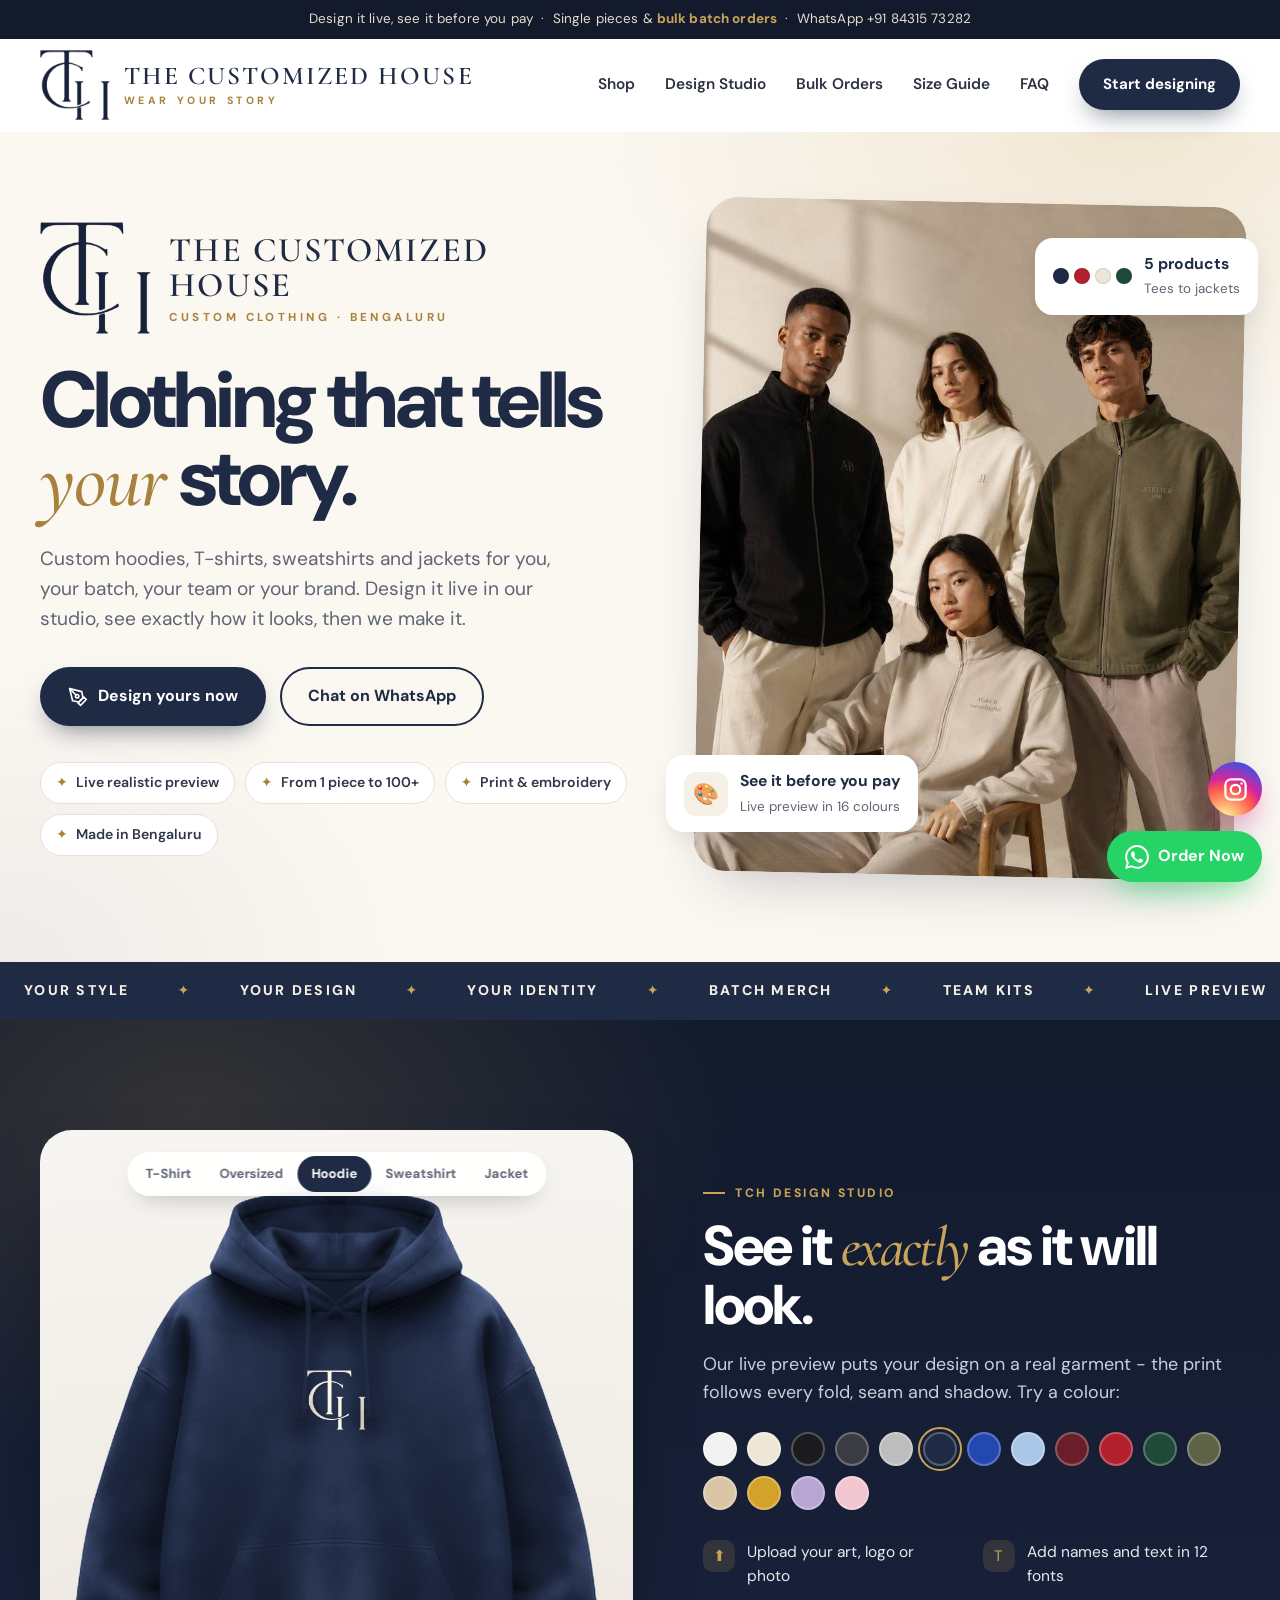
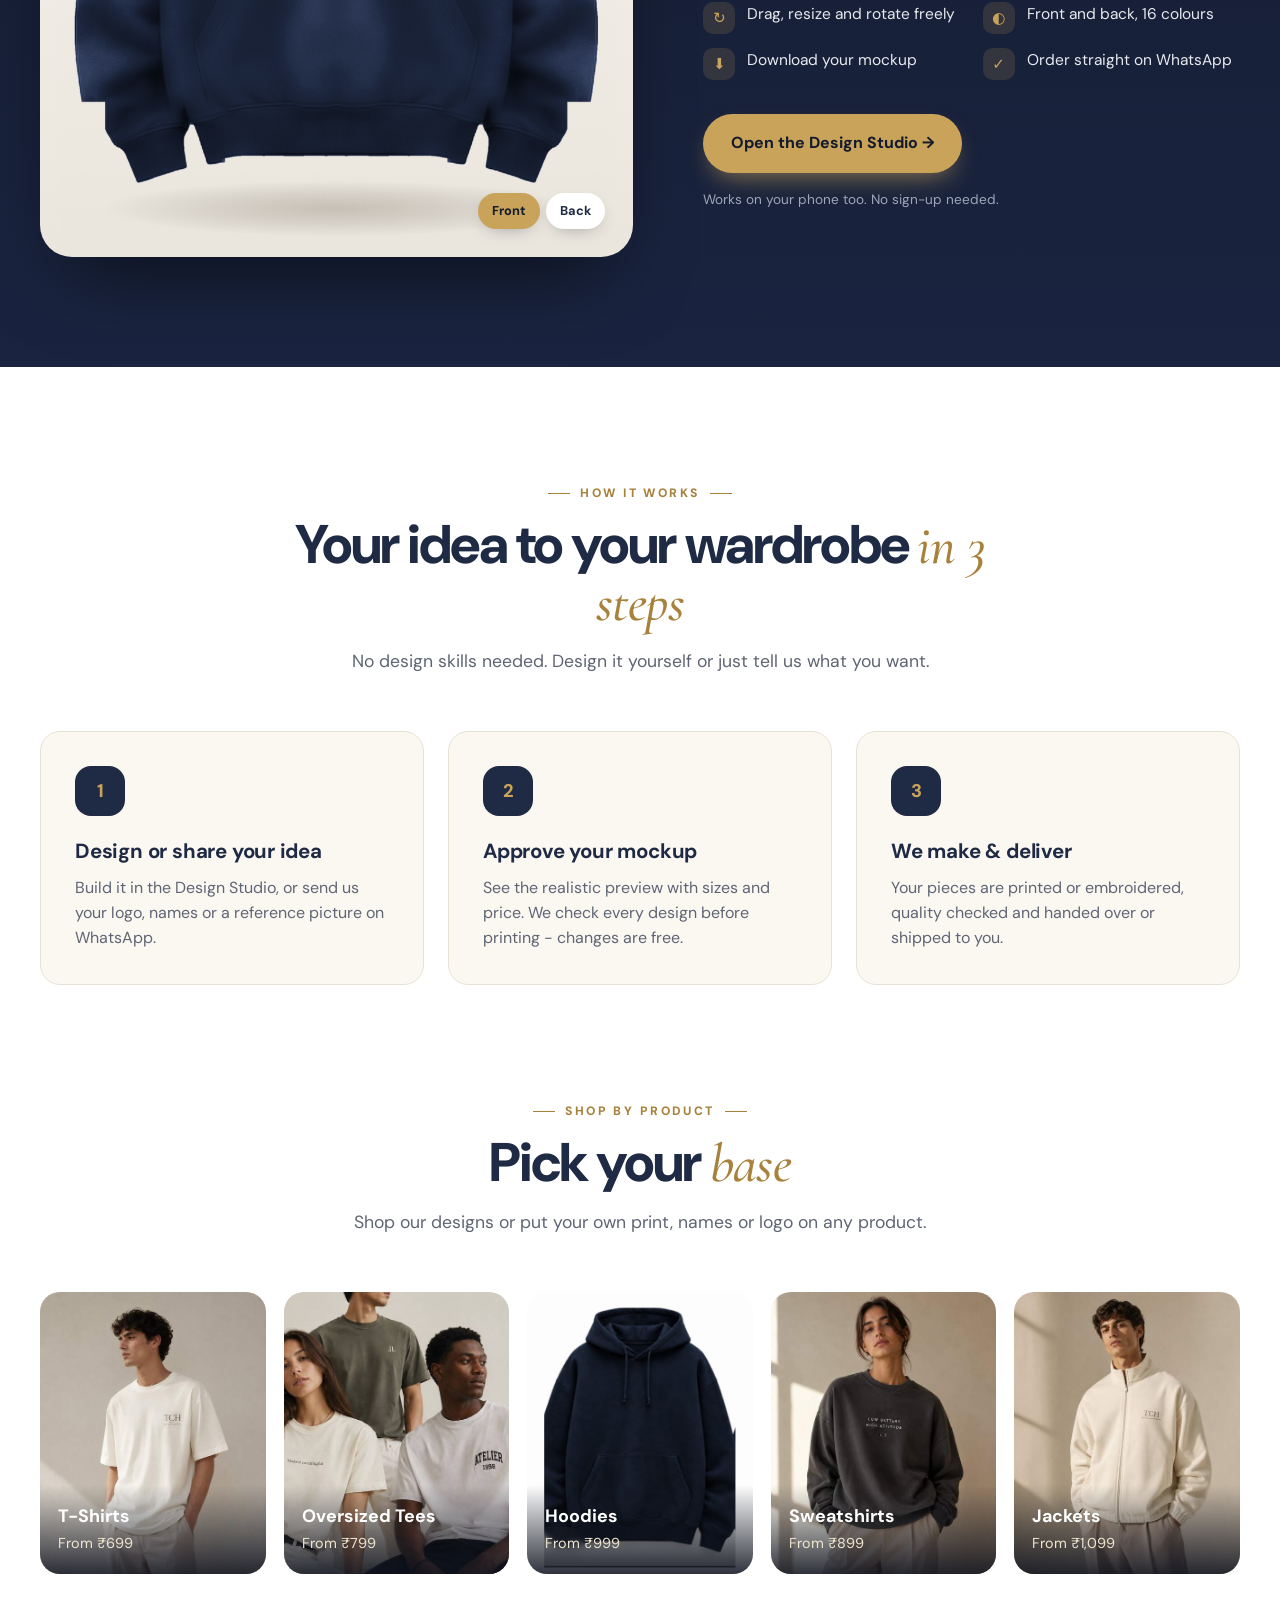
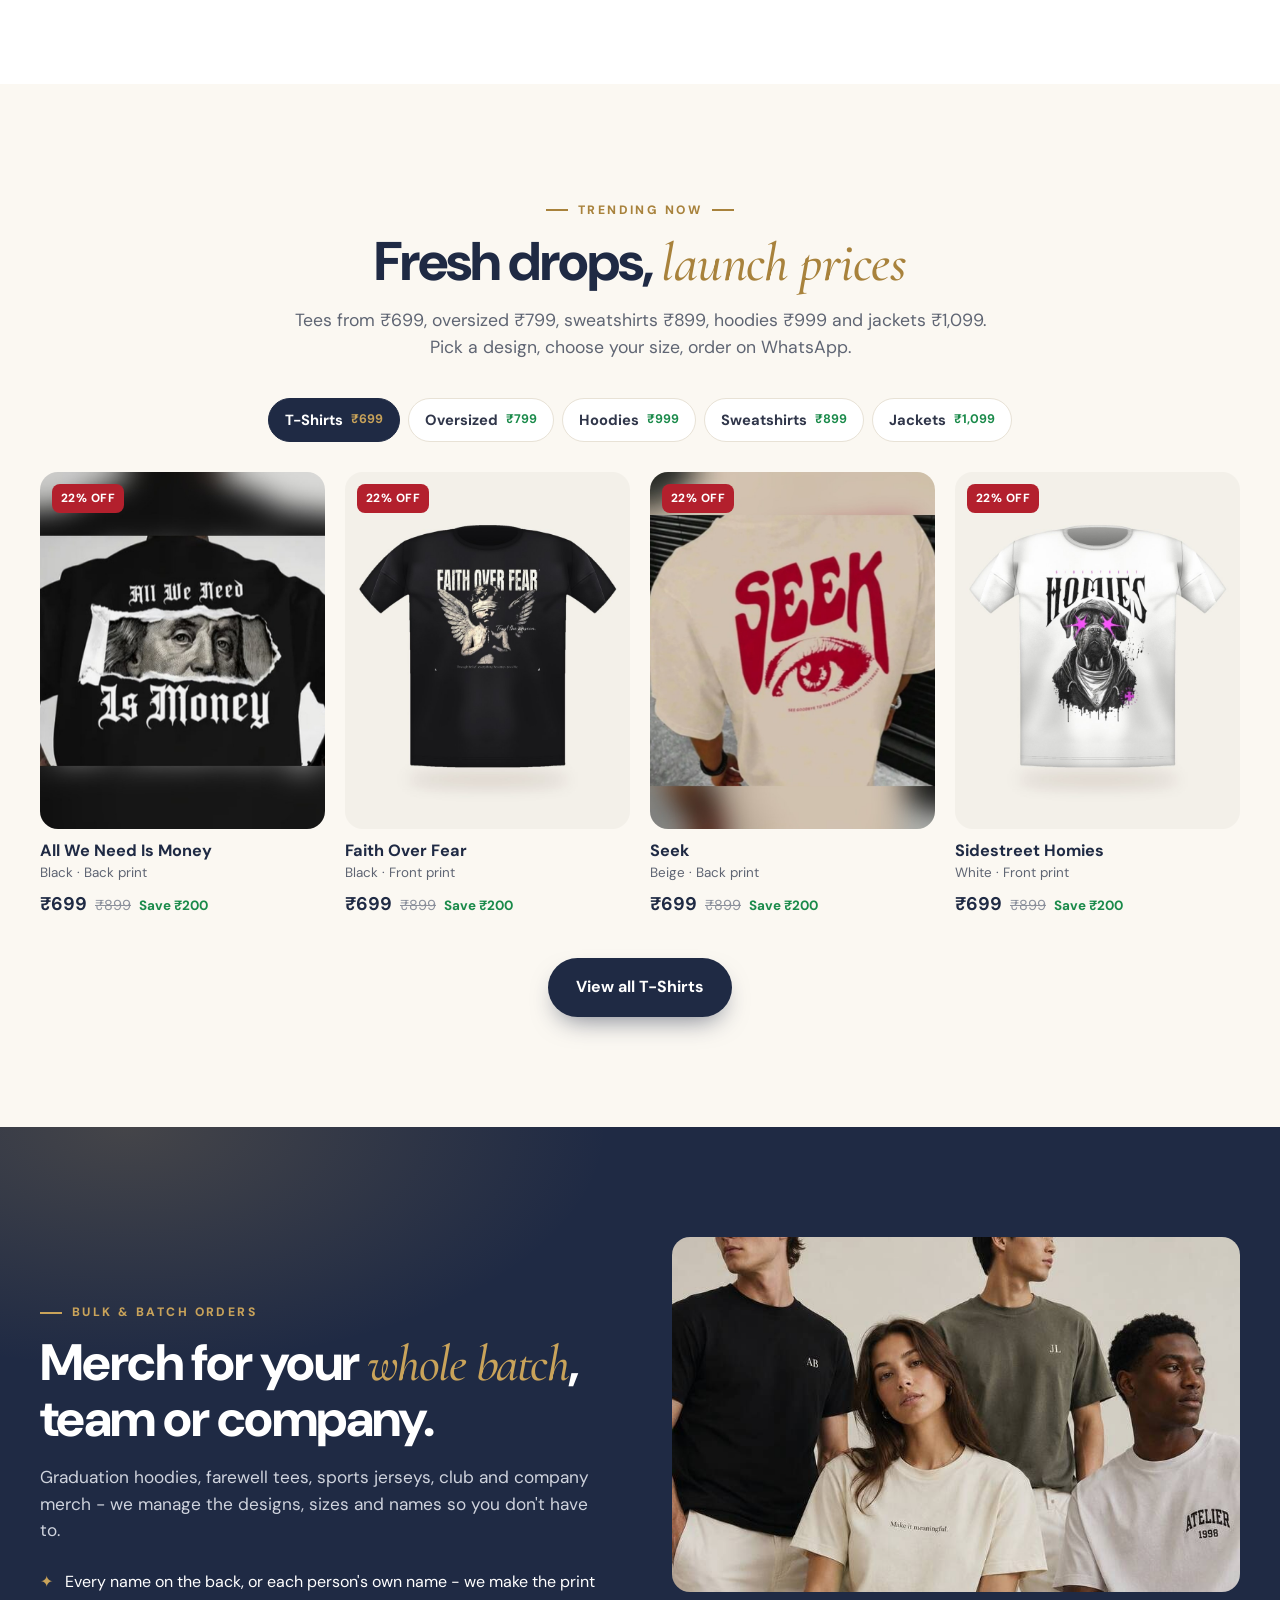
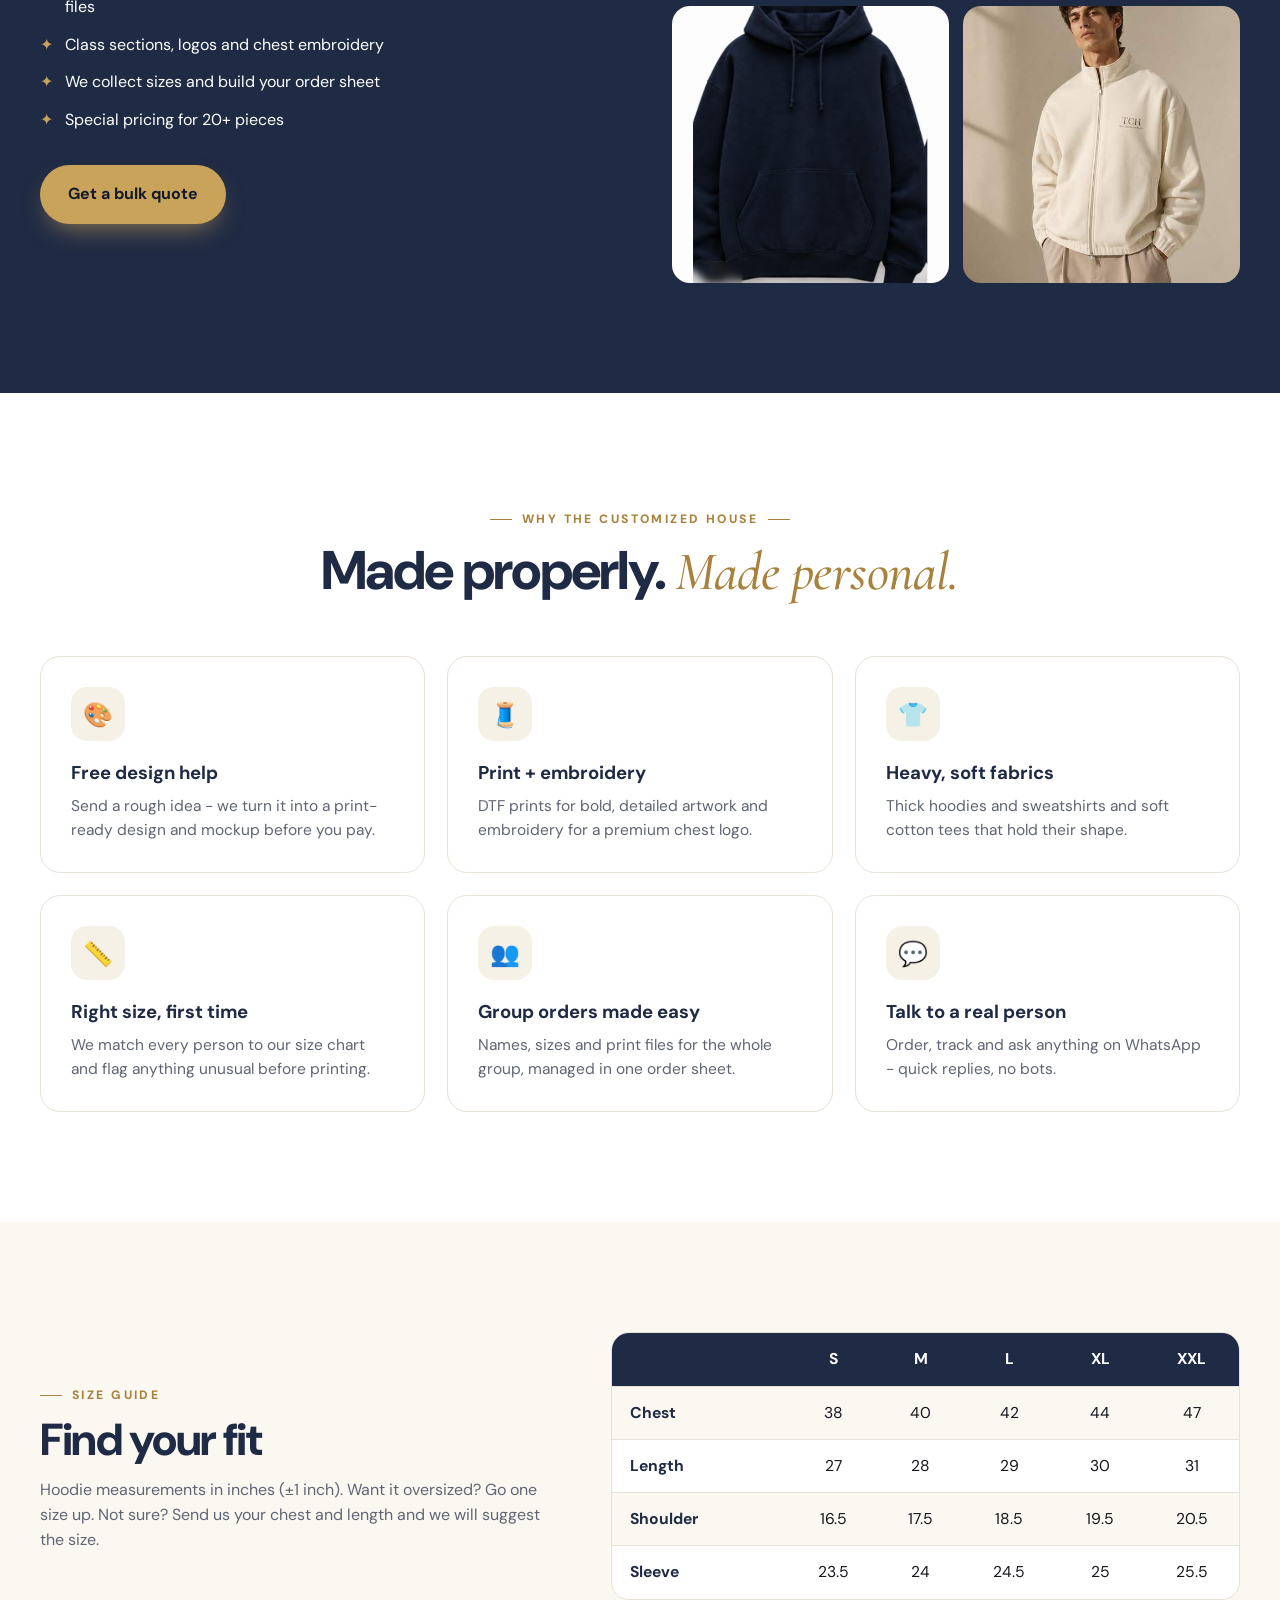
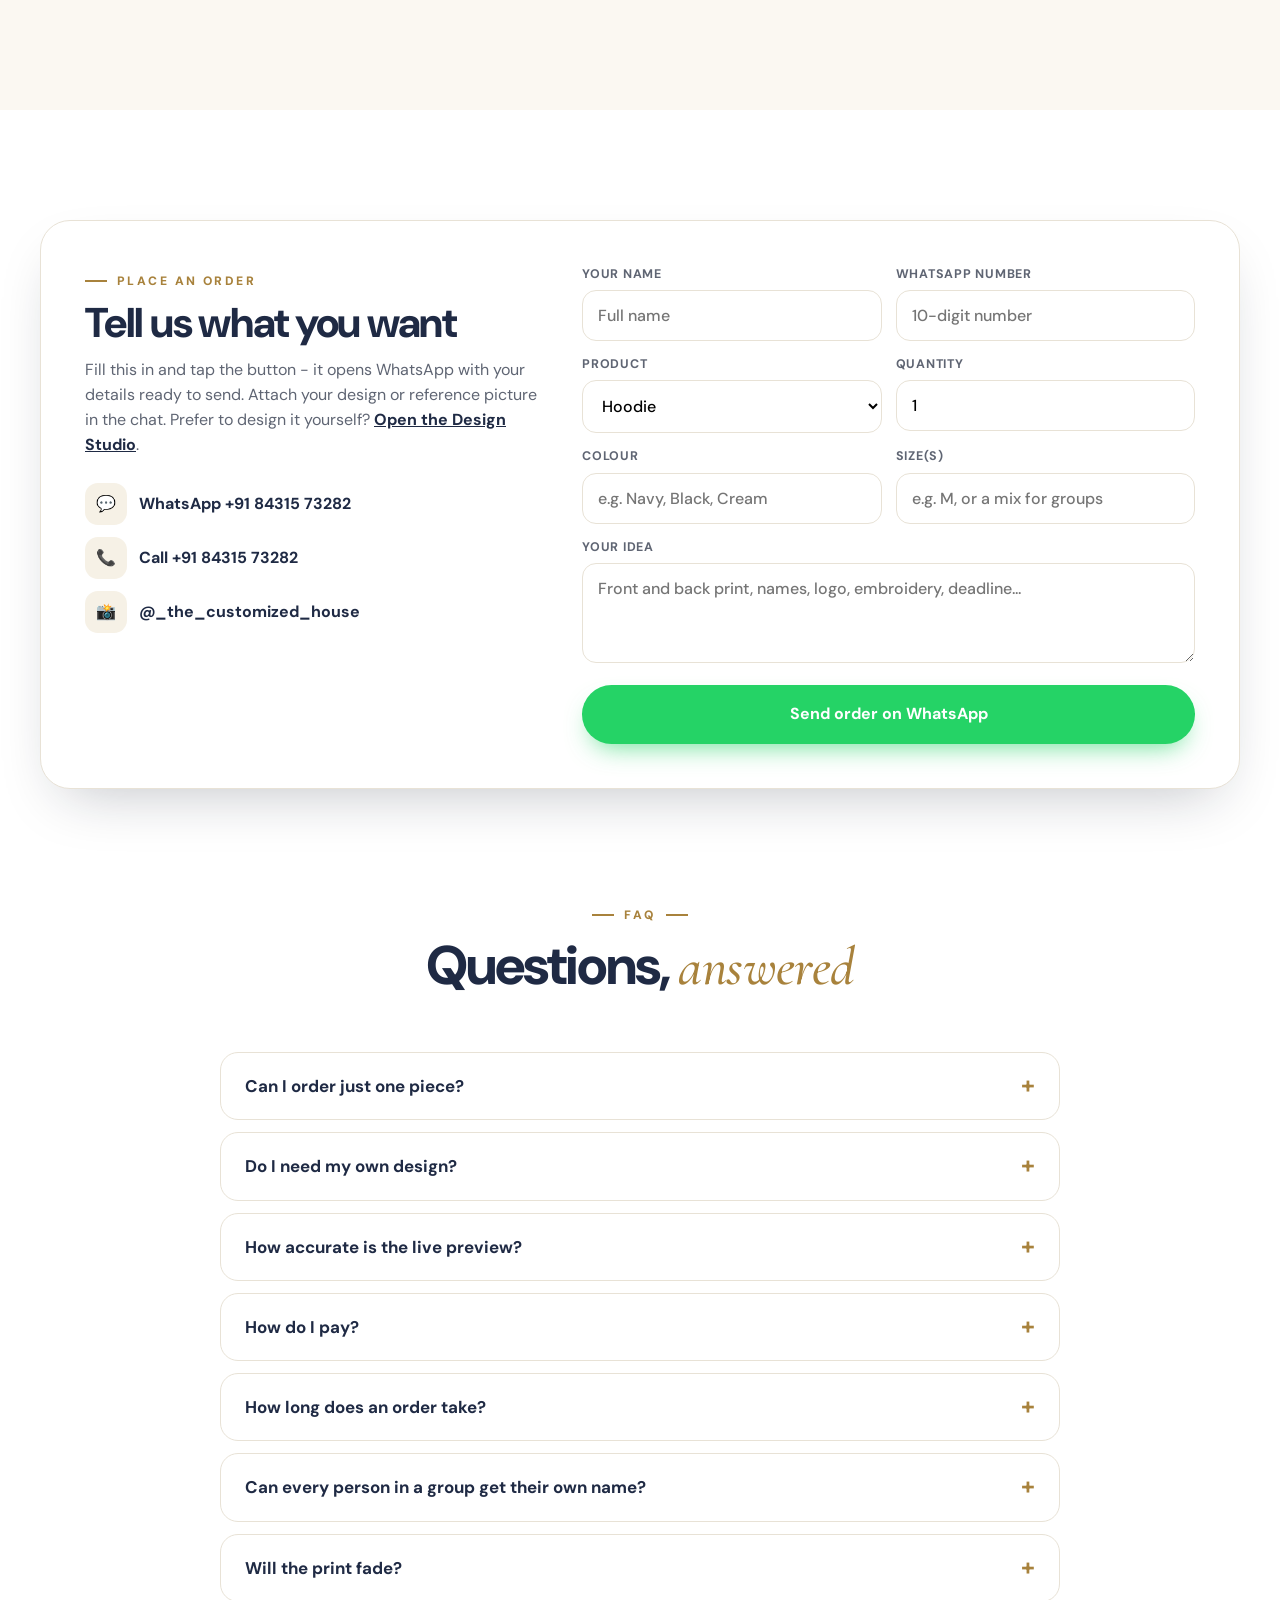
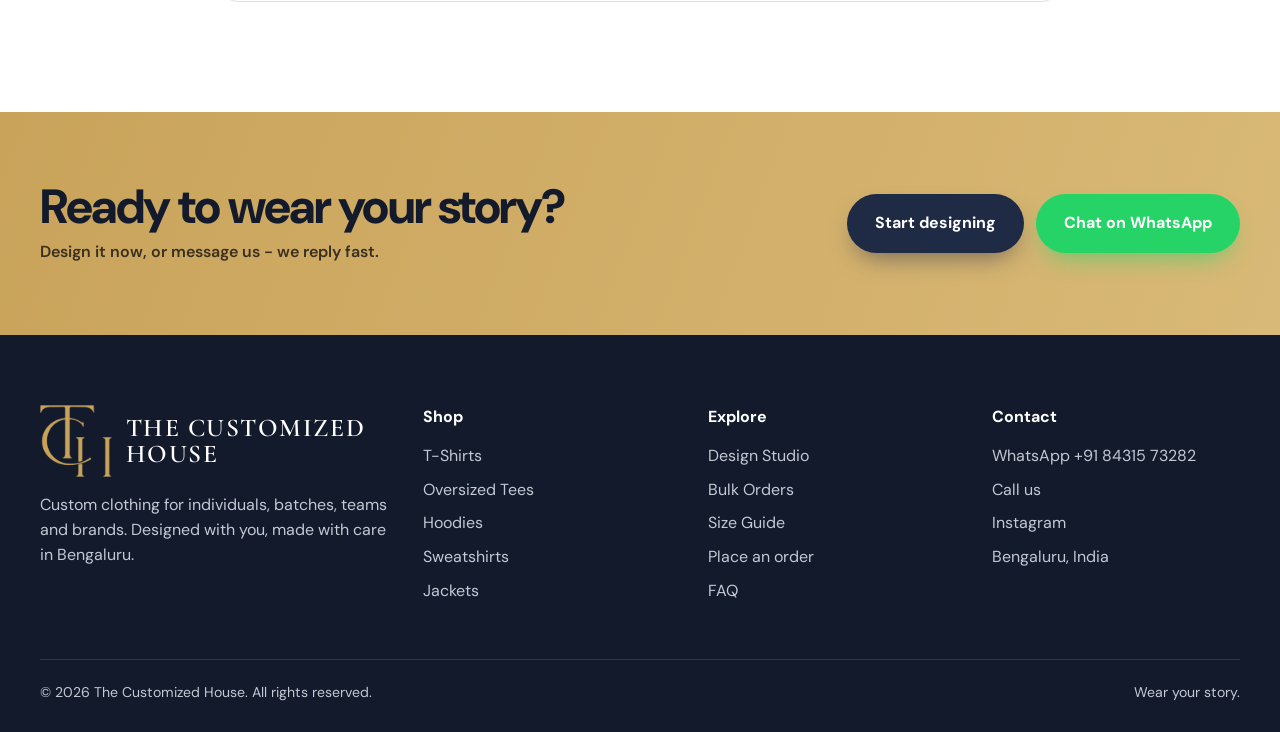
==== index.html @ d84e5159 "Add Oversized (₹799), Sweatshirt (₹899) and Jacket (₹1,099) collections, Instagram button, studio pr" ====
<!DOCTYPE html>
<html lang="en" class="js">
<head>
<meta charset="UTF-8">
<meta name="viewport" content="width=device-width, initial-scale=1.0">
<title>The Customized House - Custom Hoodies, T-Shirts & Batch Merch</title>
<meta name="description" content="Custom hoodies, T-shirts, sweatshirts and jackets made for you, your batch or your team. Design it yourself with a realistic live preview, single pieces and bulk orders. Order on WhatsApp +91 84315 73282.">
<meta property="og:title" content="The Customized House - Wear Your Story">
<meta property="og:description" content="Custom clothing for individuals, batches, teams and brands. Design it live, see it before you pay.">
<meta property="og:image" content="assets/hero.jpg">
<meta name="theme-color" content="#1F2A44">
<link rel="icon" type="image/png" href="assets/favicon.png">
<link rel="preconnect" href="https://fonts.googleapis.com">
<link rel="preconnect" href="https://fonts.gstatic.com" crossorigin>
<link href="https://fonts.googleapis.com/css2?family=Cormorant+Garamond:ital,wght@0,500;0,600;1,500&family=DM+Sans:opsz,wght@9..40,400;9..40,500;9..40,600;9..40,700;9..40,800&display=swap" rel="stylesheet">
<link rel="stylesheet" href="css/style.css">
<link rel="stylesheet" href="css/shop.css">
</head>
<body>

<div class="topbar">Design it live, see it before you pay &nbsp;·&nbsp; Single pieces & <b>bulk batch orders</b> &nbsp;·&nbsp; WhatsApp +91 84315 73282</div>

<header id="hdr">
  <div class="container nav">
    <a href="#top" class="brand" aria-label="The Customized House home">
      <img src="assets/logo-navy.png" alt="The Customized House logo">
      <div class="wm"><b>THE CUSTOMIZED HOUSE</b><span>WEAR YOUR STORY</span></div>
    </a>
    <nav class="links" id="links">
      <a href="shop.html">Shop</a>
      <a href="studio.html">Design Studio</a>
      <a href="#bulk">Bulk Orders</a>
      <a href="#sizes">Size Guide</a>
      <a href="#faq">FAQ</a>
      <a class="btn btn-primary" href="studio.html">Start designing</a>
    </nav>
    <button class="menu-btn" id="menuBtn" aria-label="Open menu"><span></span><span></span><span></span></button>
  </div>
</header>

<section class="hero" id="top">
  <div class="container hero-grid">
    <div>
      <div class="hero-logo reveal"><img src="assets/logo-navy.png" alt=""><div>THE CUSTOMIZED<br>HOUSE<small>CUSTOM CLOTHING · BENGALURU</small></div></div>
      <h1 class="reveal">Clothing that tells <em>your</em> story.</h1>
      <p class="lead reveal">Custom hoodies, T-shirts, sweatshirts and jackets for you, your batch, your team or your brand. Design it live in our studio, see exactly how it looks, then we make it.</p>
      <div class="hero-ctas reveal">
        <a class="btn btn-primary" href="studio.html"><svg viewBox="0 0 24 24" fill="none" stroke="currentColor" stroke-width="2" stroke-linecap="round" stroke-linejoin="round"><path d="m12 19 7-7 3 3-7 7-3-3z"/><path d="m18 13-1.5-7.5L2 2l3.5 14.5L13 18l5-5z"/><path d="m2 2 7.6 7.6"/><circle cx="11" cy="11" r="2"/></svg>Design yours now</a>
        <a class="btn btn-ghost" href="https://wa.me/918431573282?text=Hi%20The%20Customized%20House%2C%20I%20want%20to%20place%20an%20order" target="_blank" rel="noopener">Chat on WhatsApp</a>
      </div>
      <div class="hero-pills reveal">
        <span class="pill"><i>✦</i>Live realistic preview</span>
        <span class="pill"><i>✦</i>From 1 piece to 100+</span>
        <span class="pill"><i>✦</i>Print & embroidery</span>
        <span class="pill"><i>✦</i>Made in Bengaluru</span>
      </div>
    </div>
    <div class="hero-art reveal">
      <div class="main"><img src="assets/hero.jpg" alt="Custom jackets and sweatshirts by The Customized House" fetchpriority="high"></div>
      <div class="float f1"><div class="ic">🎨</div><div><b>See it before you pay</b><span>Live preview in 16 colours</span></div></div>
      <div class="float f2"><div class="dots"><i style="background:#1F2A44"></i><i style="background:#B3202D"></i><i style="background:#EEE6D6"></i><i style="background:#1F4A38"></i></div><div><b>5 products</b><span>Tees to jackets</span></div></div>
    </div>
  </div>
</section>

<div class="marquee" aria-hidden="true"><div class="track">
  <span>YOUR STYLE</span><span class="g">✦</span><span>YOUR DESIGN</span><span class="g">✦</span><span>YOUR IDENTITY</span><span class="g">✦</span><span>BATCH MERCH</span><span class="g">✦</span><span>TEAM KITS</span><span class="g">✦</span><span>LIVE PREVIEW</span><span class="g">✦</span>
  <span>YOUR STYLE</span><span class="g">✦</span><span>YOUR DESIGN</span><span class="g">✦</span><span>YOUR IDENTITY</span><span class="g">✦</span><span>BATCH MERCH</span><span class="g">✦</span><span>TEAM KITS</span><span class="g">✦</span><span>LIVE PREVIEW</span><span class="g">✦</span>
</div></div>

<section class="section showcase" id="mockup">
  <div class="container sc-grid">
    <div class="sc-stage reveal">
      <div class="sc-tabs" id="scTabs">
        <button data-p="tshirt">T-Shirt</button><button data-p="oversized">Oversized</button><button data-p="hoodie" class="on">Hoodie</button><button data-p="sweatshirt">Sweatshirt</button><button data-p="jacket">Jacket</button>
      </div>
      <canvas id="scCanvas" width="1000" height="1240" aria-label="Live product preview"></canvas>
      <div class="sc-view" id="scView"><button data-v="front" class="on">Front</button><button data-v="back">Back</button></div>
    </div>
    <div class="sc-copy reveal">
      <span class="eyebrow" style="color:var(--gold)">TCH Design Studio</span>
      <h2>See it <em>exactly</em> as it will look.</h2>
      <p class="lead">Our live preview puts your design on a real garment - the print follows every fold, seam and shadow. Try a colour:</p>
      <div class="sc-colors" id="scColors"></div>
      <div class="sc-feats">
        <div><i>⬆</i>Upload your art, logo or photo</div>
        <div><i>T</i>Add names and text in 12 fonts</div>
        <div><i>↻</i>Drag, resize and rotate freely</div>
        <div><i>◐</i>Front and back, 16 colours</div>
        <div><i>⬇</i>Download your mockup</div>
        <div><i>✓</i>Order straight on WhatsApp</div>
      </div>
      <a class="btn btn-gold" href="studio.html">Open the Design Studio →</a>
      <p class="sc-note">Works on your phone too. No sign-up needed.</p>
    </div>
  </div>
</section>

<section class="section" id="how">
  <div class="container">
    <div class="section-head reveal"><span class="eyebrow">How it works</span><h2>Your idea to your wardrobe <em>in 3 steps</em></h2><p>No design skills needed. Design it yourself or just tell us what you want.</p></div>
    <div class="steps">
      <div class="step reveal"><div class="n">1</div><h3>Design or share your idea</h3><p>Build it in the Design Studio, or send us your logo, names or a reference picture on WhatsApp.</p></div>
      <div class="step reveal"><div class="n">2</div><h3>Approve your mockup</h3><p>See the realistic preview with sizes and price. We check every design before printing - changes are free.</p></div>
      <div class="step reveal"><div class="n">3</div><h3>We make & deliver</h3><p>Your pieces are printed or embroidered, quality checked and handed over or shipped to you.</p></div>
    </div>
  </div>
</section>

<section class="section" id="shop" style="padding-top:0">
  <div class="container">
    <div class="section-head reveal"><span class="eyebrow">Shop by product</span><h2>Pick your <em>base</em></h2><p>Shop our designs or put your own print, names or logo on any product.</p></div>
    <div class="cats">
      <a class="cat reveal" href="shop.html?c=tshirt"><img src="assets/cat-tshirt.jpg" alt="Custom T-shirts" loading="lazy"><span class="go">Shop now →</span><div class="info"><b>T-Shirts</b><span>From ₹699</span></div></a>
      <a class="cat reveal" href="shop.html?c=oversized"><img src="assets/cat-oversized.jpg" alt="Custom oversized T-shirts" loading="lazy"><span class="go">Shop now →</span><div class="info"><b>Oversized Tees</b><span>From ₹799</span></div></a>
      <a class="cat reveal" href="shop.html?c=hoodie"><img src="assets/cat-hoodie.jpg" alt="Custom hoodies" loading="lazy"><span class="go">Shop now →</span><div class="info"><b>Hoodies</b><span>From ₹999</span></div></a>
      <a class="cat reveal" href="shop.html?c=sweatshirt"><img src="assets/cat-sweatshirt.jpg" alt="Custom sweatshirts" loading="lazy"><span class="go">Shop now →</span><div class="info"><b>Sweatshirts</b><span>From ₹899</span></div></a>
      <a class="cat reveal" href="shop.html?c=jacket"><img src="assets/cat-jacket.jpg" alt="Custom jackets" loading="lazy"><span class="go">Shop now →</span><div class="info"><b>Jackets</b><span>From ₹1,099</span></div></a>
    </div>
  </div>
</section>

<section class="section collection" id="collection">
  <div class="container">
    <div class="section-head reveal"><span class="eyebrow">Trending now</span><h2>Fresh drops, <em>launch prices</em></h2><p>Tees from ₹699, oversized ₹799, sweatshirts ₹899, hoodies ₹999 and jackets ₹1,099. Pick a design, choose your size, order on WhatsApp.</p></div>
    <div class="trend-tabs" id="trendTabs"></div>
    <div class="trend-grid" id="trend"></div>
    <div class="see-all"><a class="btn btn-primary" id="trendAll" href="shop.html?c=tshirt">View all</a></div>
  </div>
</section>

<section class="section bulk" id="bulk">
  <div class="container bulk-grid">
    <div class="reveal">
      <span class="eyebrow" style="color:var(--gold)">Bulk & batch orders</span>
      <h2>Merch for your <em>whole batch</em>, team or company.</h2>
      <p class="lead">Graduation hoodies, farewell tees, sports jerseys, club and company merch - we manage the designs, sizes and names so you don't have to.</p>
      <ul>
        <li>Every name on the back, or each person's own name - we make the print files</li>
        <li>Class sections, logos and chest embroidery</li>
        <li>We collect sizes and build your order sheet</li>
        <li>Special pricing for 20+ pieces</li>
      </ul>
      <a class="btn btn-gold" href="https://wa.me/918431573282?text=Hi%20The%20Customized%20House%2C%20I%20want%20a%20quote%20for%20a%20bulk%20order" target="_blank" rel="noopener">Get a bulk quote</a>
    </div>
    <div class="bulk-pics reveal">
      <img src="assets/group.jpg" alt="Group wearing custom T-shirts" loading="lazy">
      <img src="assets/cat-hoodie.jpg" alt="Custom hoodie" loading="lazy">
      <img src="assets/cat-jacket.jpg" alt="Custom jacket" loading="lazy">
    </div>
  </div>
</section>

<section class="section" id="why">
  <div class="container">
    <div class="section-head reveal"><span class="eyebrow">Why The Customized House</span><h2>Made properly. <em>Made personal.</em></h2></div>
    <div class="feats">
      <div class="feat reveal"><div class="ic">🎨</div><h3>Free design help</h3><p>Send a rough idea - we turn it into a print-ready design and mockup before you pay.</p></div>
      <div class="feat reveal"><div class="ic">🧵</div><h3>Print + embroidery</h3><p>DTF prints for bold, detailed artwork and embroidery for a premium chest logo.</p></div>
      <div class="feat reveal"><div class="ic">👕</div><h3>Heavy, soft fabrics</h3><p>Thick hoodies and sweatshirts and soft cotton tees that hold their shape.</p></div>
      <div class="feat reveal"><div class="ic">📏</div><h3>Right size, first time</h3><p>We match every person to our size chart and flag anything unusual before printing.</p></div>
      <div class="feat reveal"><div class="ic">👥</div><h3>Group orders made easy</h3><p>Names, sizes and print files for the whole group, managed in one order sheet.</p></div>
      <div class="feat reveal"><div class="ic">💬</div><h3>Talk to a real person</h3><p>Order, track and ask anything on WhatsApp - quick replies, no bots.</p></div>
    </div>
  </div>
</section>

<section class="section sizes-sec" id="sizes">
  <div class="container size-wrap">
    <div class="reveal"><span class="eyebrow">Size guide</span><h2>Find your fit</h2><p>Hoodie measurements in inches (±1 inch). Want it oversized? Go one size up. Not sure? Send us your chest and length and we will suggest the size.</p></div>
    <div class="reveal" style="overflow-x:auto">
      <table class="sz">
        <tr><th></th><th>S</th><th>M</th><th>L</th><th>XL</th><th>XXL</th></tr>
        <tr><td>Chest</td><td>38</td><td>40</td><td>42</td><td>44</td><td>47</td></tr>
        <tr><td>Length</td><td>27</td><td>28</td><td>29</td><td>30</td><td>31</td></tr>
        <tr><td>Shoulder</td><td>16.5</td><td>17.5</td><td>18.5</td><td>19.5</td><td>20.5</td></tr>
        <tr><td>Sleeve</td><td>23.5</td><td>24</td><td>24.5</td><td>25</td><td>25.5</td></tr>
      </table>
    </div>
  </div>
</section>

<section class="section order" id="order">
  <div class="container">
    <div class="order-box reveal">
      <div>
        <span class="eyebrow">Place an order</span>
        <h2>Tell us what you want</h2>
        <p>Fill this in and tap the button - it opens WhatsApp with your details ready to send. Attach your design or reference picture in the chat. Prefer to design it yourself? <a href="studio.html" style="color:var(--navy);font-weight:700;text-decoration:underline">Open the Design Studio</a>.</p>
        <div class="contact-list">
          <a href="https://wa.me/918431573282" target="_blank" rel="noopener"><span>💬</span>WhatsApp +91 84315 73282</a>
          <a href="tel:+918431573282"><span>📞</span>Call +91 84315 73282</a>
          <a href="https://www.instagram.com/_the_customized_house" target="_blank" rel="noopener"><span>📸</span>@_the_customized_house</a>
        </div>
      </div>
      <form class="of" id="orderForm">
        <div><label for="fName">Your name</label><input id="fName" required placeholder="Full name"></div>
        <div><label for="fPhone">WhatsApp number</label><input id="fPhone" type="tel" placeholder="10-digit number"></div>
        <div><label for="fProd">Product</label><select id="fProd"><option>Hoodie</option><option>T-Shirt</option><option>Oversized T-Shirt</option><option>Sweatshirt</option><option>Jacket</option><option>Jersey</option><option>Other</option></select></div>
        <div><label for="fQty">Quantity</label><input id="fQty" type="number" min="1" value="1"></div>
        <div><label for="fColour">Colour</label><input id="fColour" placeholder="e.g. Navy, Black, Cream"></div>
        <div><label for="fSize">Size(s)</label><input id="fSize" placeholder="e.g. M, or a mix for groups"></div>
        <div class="full"><label for="fIdea">Your idea</label><textarea id="fIdea" placeholder="Front and back print, names, logo, embroidery, deadline..."></textarea></div>
        <div class="full"><button class="btn btn-wa" type="submit">Send order on WhatsApp</button></div>
      </form>
    </div>
  </div>
</section>

<section class="section" id="faq" style="padding-top:0">
  <div class="container">
    <div class="section-head reveal"><span class="eyebrow">FAQ</span><h2>Questions, <em>answered</em></h2></div>
    <div class="faq">
      <details class="reveal"><summary>Can I order just one piece?</summary><p>Yes. We make single custom pieces as well as bulk orders for batches, teams and companies.</p></details>
      <details class="reveal"><summary>Do I need my own design?</summary><p>No. Design it in our studio with text and fonts, or send us your idea, names or a reference picture and we create the design for you.</p></details>
      <details class="reveal"><summary>How accurate is the live preview?</summary><p>Very close. The preview uses real garment photos, so you see the colour, folds and print placement. We still check every design before printing and send you a final mockup to approve.</p></details>
      <details class="reveal"><summary>How do I pay?</summary><p>After you approve the mockup we confirm the final price on WhatsApp. For bulk orders we take an advance to start and the balance on delivery.</p></details>
      <details class="reveal"><summary>How long does an order take?</summary><p>It depends on the product and quantity. We confirm the delivery date with you before we start, so you know exactly when to expect it.</p></details>
      <details class="reveal"><summary>Can every person in a group get their own name?</summary><p>Yes. Send us the list of names and sizes and we prepare a separate print file for each person.</p></details>
      <details class="reveal"><summary>Will the print fade?</summary><p>We use DTF printing and embroidery made for regular wear. Wash inside out in cold water and avoid ironing directly on the print.</p></details>
    </div>
  </div>
</section>

<section class="band">
  <div class="container">
    <div><h2>Ready to wear your story?</h2><p>Design it now, or message us - we reply fast.</p></div>
    <div class="acts">
      <a class="btn btn-primary" href="studio.html">Start designing</a>
      <a class="btn btn-wa" href="https://wa.me/918431573282?text=Hi%20The%20Customized%20House%2C%20I%20want%20to%20place%20an%20order" target="_blank" rel="noopener">Chat on WhatsApp</a>
    </div>
  </div>
</section>

<footer>
  <div class="container">
    <div class="foot">
      <div>
        <div class="fb"><img src="assets/logo-gold.png" alt="The Customized House"><b>THE CUSTOMIZED<br>HOUSE</b></div>
        <p>Custom clothing for individuals, batches, teams and brands. Designed with you, made with care in Bengaluru.</p>
      </div>
      <div><h4>Shop</h4><a href="shop.html?c=tshirt">T-Shirts</a><a href="shop.html?c=oversized">Oversized Tees</a><a href="shop.html?c=hoodie">Hoodies</a><a href="shop.html?c=sweatshirt">Sweatshirts</a><a href="shop.html?c=jacket">Jackets</a></div>
      <div><h4>Explore</h4><a href="studio.html">Design Studio</a><a href="#bulk">Bulk Orders</a><a href="#sizes">Size Guide</a><a href="#order">Place an order</a><a href="#faq">FAQ</a></div>
      <div><h4>Contact</h4><a href="https://wa.me/918431573282" target="_blank" rel="noopener">WhatsApp +91 84315 73282</a><a href="tel:+918431573282">Call us</a><a href="https://www.instagram.com/_the_customized_house" target="_blank" rel="noopener">Instagram</a><a>Bengaluru, India</a></div>
    </div>
    <div class="foot-bottom"><span>© <span id="yr">2026</span> The Customized House. All rights reserved.</span><span>Wear your story.</span></div>
  </div>
</footer>

<a class="float-ig" href="https://www.instagram.com/_the_customized_house" target="_blank" rel="noopener" aria-label="Follow The Customized House on Instagram"><svg viewBox="0 0 24 24" fill="none" stroke="#fff" stroke-width="2"><rect x="3" y="3" width="18" height="18" rx="5"/><circle cx="12" cy="12" r="4.2"/><circle cx="17.4" cy="6.6" r="1.1" fill="#fff" stroke="none"/></svg></a>
<a class="float-wa" href="https://wa.me/918431573282?text=Hi%20The%20Customized%20House%2C%20I%20want%20to%20place%20an%20order" target="_blank" rel="noopener" aria-label="Order on WhatsApp">
  <svg width="24" height="24" viewBox="0 0 24 24" fill="#fff" aria-hidden="true"><path d="M17.5 14.4c-.3-.15-1.76-.87-2.03-.97-.27-.1-.47-.15-.67.15-.2.3-.77.97-.94 1.16-.17.2-.35.22-.64.07-.3-.15-1.26-.46-2.39-1.47-.88-.79-1.48-1.76-1.65-2.06-.17-.3-.02-.46.13-.6.13-.14.3-.35.45-.52.15-.17.2-.3.3-.5.1-.2.05-.37-.03-.52-.07-.15-.67-1.61-.92-2.2-.24-.58-.49-.5-.67-.51h-.57c-.2 0-.52.07-.79.37-.27.3-1.04 1.02-1.04 2.48s1.07 2.88 1.21 3.07c.15.2 2.1 3.2 5.08 4.49.71.31 1.26.49 1.7.63.71.22 1.36.19 1.87.12.57-.09 1.76-.72 2-1.41.25-.7.25-1.29.18-1.41-.08-.13-.28-.2-.57-.35M12.05 21.8a9.87 9.87 0 0 1-5.03-1.38l-.36-.21-3.74.98 1-3.65-.24-.37a9.86 9.86 0 0 1-1.51-5.26c0-5.45 4.44-9.88 9.89-9.88a9.87 9.87 0 0 1 9.88 9.89c0 5.45-4.44 9.88-9.89 9.88m8.41-18.3A11.82 11.82 0 0 0 12.05 0C5.5 0 .16 5.34.16 11.9c0 2.1.55 4.14 1.59 5.94L.06 24l6.3-1.65a11.88 11.88 0 0 0 5.68 1.45h.01c6.55 0 11.89-5.34 11.89-11.9 0-3.18-1.24-6.17-3.48-8.41"/></svg>
  <span>Order Now</span>
</a>

<div class="lightbox" id="lightbox"><img id="lightboxImg" src="" alt=""></div>

<script src="js/catalog.js"></script>
<script src="js/mockup.js"></script>
<script src="js/site.js"></script>
</body>
</html>
---- css/style.css ----
/* The Customized House - site styles */
:root{
  --navy:#1F2A44; --navy-2:#121a2c; --navy-3:#2a3757; --gold:#C9A35A; --gold-2:#a8823c; --gold-soft:#efe2c6;
  --cream:#F6F1E6; --paper:#FBF8F2; --ink:#15171c; --muted:#5f6573; --line:#e8e2d6;
  --wa:#25D366; --r:20px; --shadow:0 24px 60px -24px rgba(18,26,44,.28); --shadow-s:0 10px 30px -12px rgba(18,26,44,.18);
}
*{box-sizing:border-box;margin:0;padding:0}
html{scroll-behavior:smooth;scroll-padding-top:90px}
body{font-family:'DM Sans',system-ui,-apple-system,Segoe UI,Roboto,sans-serif;color:var(--ink);background:#fff;line-height:1.55;-webkit-font-smoothing:antialiased;overflow-x:hidden}
img{max-width:100%;display:block}
a{color:inherit;text-decoration:none}
button{font:inherit;cursor:pointer}
.container{width:min(1200px,100% - 40px);margin-inline:auto}
.serif{font-family:'Cormorant Garamond',Georgia,serif}

/* buttons */
.btn{display:inline-flex;align-items:center;justify-content:center;gap:10px;padding:15px 26px;border-radius:999px;font-weight:700;font-size:1rem;border:2px solid transparent;transition:transform .18s,box-shadow .18s,background .18s,color .18s;white-space:nowrap}
.btn:hover{transform:translateY(-2px)}
.btn svg{width:20px;height:20px;flex:none}
.btn-primary{background:var(--navy);color:#fff;box-shadow:0 12px 26px -10px rgba(31,42,68,.6)}
.btn-primary:hover{background:var(--navy-3)}
.btn-gold{background:var(--gold);color:var(--navy-2);box-shadow:0 12px 26px -10px rgba(201,163,90,.7)}
.btn-wa{background:var(--wa);color:#fff;box-shadow:0 12px 26px -10px rgba(37,211,102,.7)}
.btn-ghost{border-color:var(--navy);color:var(--navy);background:transparent}
.btn-ghost:hover{background:var(--navy);color:#fff}
.btn-light{border-color:rgba(255,255,255,.5);color:#fff}
.btn-light:hover{background:#fff;color:var(--navy)}

.eyebrow{display:inline-flex;align-items:center;gap:10px;font-size:.76rem;font-weight:800;letter-spacing:.2em;text-transform:uppercase;color:var(--gold-2)}
.eyebrow:before{content:"";width:22px;height:1.5px;background:currentColor}
.section{padding:110px 0}
.section-head{text-align:center;max-width:720px;margin:0 auto 56px}
.section-head .eyebrow:after{content:"";width:22px;height:1.5px;background:currentColor}
.section-head h2,.h2{font-size:clamp(2.1rem,4.4vw,3.4rem);line-height:1.04;font-weight:800;letter-spacing:-.035em;margin:14px 0 16px;color:var(--navy)}
.section-head h2 em,.h2 em{font-family:'Cormorant Garamond',Georgia,serif;font-style:italic;font-weight:500;color:var(--gold-2);letter-spacing:-.01em}
.section-head p{color:var(--muted);font-size:1.1rem}

/* top strip + header */
.topbar{background:var(--navy-2);color:#e5dece;font-size:.84rem;text-align:center;padding:9px 16px;letter-spacing:.01em}
.topbar b{color:var(--gold);font-weight:700}
header{position:sticky;top:0;z-index:50;background:rgba(255,255,255,.88);backdrop-filter:saturate(1.4) blur(14px);-webkit-backdrop-filter:saturate(1.4) blur(14px);border-bottom:1px solid transparent;transition:border-color .2s,box-shadow .2s}
header.scrolled{border-color:var(--line);box-shadow:0 8px 30px -18px rgba(18,26,44,.25)}
.nav{display:flex;align-items:center;justify-content:space-between;height:92px;gap:20px;transition:height .2s}
header.scrolled .nav{height:76px}
.brand{display:flex;align-items:center;gap:14px}
.brand img{height:70px;width:auto;transition:height .2s}
header.scrolled .brand img{height:56px}
.brand .wm{display:flex;flex-direction:column;line-height:1}
.brand .wm b{font-family:'Cormorant Garamond',Georgia,serif;font-weight:600;font-size:1.6rem;letter-spacing:.08em;color:var(--navy)}
.brand .wm span{font-size:.66rem;letter-spacing:.34em;color:var(--gold-2);margin-top:7px;font-weight:700}
.links{display:flex;align-items:center;gap:30px;font-weight:600;font-size:.96rem;color:#2b3141}
.links a:not(.btn){position:relative;padding:6px 0}
.links a:not(.btn):after{content:"";position:absolute;left:0;right:0;bottom:0;height:2px;background:var(--gold);transform:scaleX(0);transition:transform .2s;transform-origin:left}
.links a:not(.btn):hover:after{transform:scaleX(1)}
.links .btn{padding:12px 22px;font-size:.94rem}
.menu-btn{display:none;background:none;border:0;padding:8px}
.menu-btn span{display:block;width:26px;height:2.5px;background:var(--navy);margin:5px 0;border-radius:2px;transition:.2s}

/* hero */
.hero{position:relative;background:radial-gradient(900px 520px at 88% 0%,rgba(201,163,90,.20),transparent 60%),radial-gradient(700px 500px at 0% 100%,rgba(31,42,68,.06),transparent 60%),var(--paper);padding:70px 0 86px;overflow:hidden}
.hero-grid{display:grid;grid-template-columns:1.05fr .95fr;gap:64px;align-items:center}
.hero-logo{display:flex;align-items:center;gap:18px;margin-bottom:28px}
.hero-logo img{height:112px}
.hero-logo div{font-family:'Cormorant Garamond',Georgia,serif;font-size:2.15rem;line-height:1;letter-spacing:.06em;color:var(--navy);font-weight:600}
.hero-logo small{display:block;font-family:'DM Sans',sans-serif;font-size:.72rem;letter-spacing:.3em;color:var(--gold-2);margin-top:10px;font-weight:700}
.hero h1{font-size:clamp(2.8rem,6.2vw,5rem);line-height:.98;font-weight:800;letter-spacing:-.045em;color:var(--navy)}
.hero h1 em{font-family:'Cormorant Garamond',Georgia,serif;font-style:italic;font-weight:500;color:var(--gold-2);letter-spacing:-.015em}
.hero p.lead{font-size:1.2rem;color:var(--muted);margin:24px 0 34px;max-width:540px}
.hero-ctas{display:flex;flex-wrap:wrap;gap:14px}
.hero-pills{display:flex;flex-wrap:wrap;gap:10px;margin-top:36px}
.pill{display:inline-flex;align-items:center;gap:8px;background:#fff;border:1px solid var(--line);padding:9px 15px;border-radius:999px;font-size:.88rem;font-weight:600;color:#30364a}
.pill i{font-style:normal;color:var(--gold-2)}
.hero-art{position:relative}
.hero-art .main{border-radius:32px;overflow:hidden;box-shadow:var(--shadow);aspect-ratio:4/5;transform:rotate(1.2deg)}
.hero-art .main img{width:100%;height:100%;object-fit:cover}
.hero-art .float{position:absolute;background:#fff;border-radius:18px;padding:14px 18px;box-shadow:var(--shadow-s);display:flex;gap:12px;align-items:center;max-width:270px}
.hero-art .f1{left:-34px;bottom:44px}
.hero-art .f2{right:-18px;top:36px}
.hero-art .float b{display:block;color:var(--navy);font-size:.98rem}
.hero-art .float span{font-size:.84rem;color:var(--muted)}
.hero-art .float .ic{width:44px;height:44px;border-radius:12px;background:var(--cream);display:grid;place-items:center;font-size:1.3rem;flex:none}
.dots{display:flex;gap:5px}.dots i{width:16px;height:16px;border-radius:50%;border:1.5px solid rgba(0,0,0,.1)}

/* marquee */
.marquee{background:var(--navy);color:var(--cream);overflow:hidden;white-space:nowrap;padding:18px 0;font-weight:800;letter-spacing:.16em;font-size:.88rem}
.marquee .track{display:inline-block;animation:mq 30s linear infinite}
.marquee span{margin:0 24px}.marquee span.g{color:var(--gold)}
@keyframes mq{to{transform:translateX(-50%)}}

/* studio showcase */
.showcase{background:radial-gradient(900px 600px at 15% 10%,rgba(201,163,90,.18),transparent 60%),linear-gradient(180deg,var(--navy-2),#1a2440);color:#fff;overflow:hidden}
.sc-grid{display:grid;grid-template-columns:1.05fr .95fr;gap:70px;align-items:center}
.sc-stage{position:relative;background:linear-gradient(180deg,#f7f5f1,#ebe6dd);border-radius:32px;padding:18px;box-shadow:0 40px 80px -30px rgba(0,0,0,.6)}
.sc-stage canvas{width:100%;height:auto;display:block;border-radius:20px}
.sc-tabs{position:absolute;left:50%;top:22px;transform:translateX(-50%);display:flex;max-width:calc(100% - 24px);overflow-x:auto;scrollbar-width:none;background:rgba(255,255,255,.92);backdrop-filter:blur(8px);border-radius:999px;padding:4px;box-shadow:0 10px 26px -12px rgba(18,26,44,.35)}
.sc-tabs button{white-space:nowrap;border:0;background:none;border-radius:999px;padding:8px 14px;font-weight:700;font-size:.82rem;color:var(--muted)}
.sc-tabs button.on{background:var(--navy);color:#fff}
.sc-view{position:absolute;right:28px;bottom:28px;display:flex;gap:6px}
.sc-view button{border:0;background:#fff;border-radius:999px;padding:8px 14px;font-weight:700;font-size:.8rem;color:var(--navy);box-shadow:0 6px 18px -8px rgba(18,26,44,.4)}
.sc-view button.on{background:var(--gold);color:var(--navy-2)}
.sc-colors{display:flex;flex-wrap:wrap;gap:10px;margin:26px 0 8px}
.sc-colors button{width:34px;height:34px;border-radius:50%;border:2px solid rgba(255,255,255,.25);transition:transform .15s}
.sc-colors button:hover{transform:scale(1.12)}
.sc-colors button.on{outline:2.5px solid var(--gold);outline-offset:3px}
.sc-copy h2{font-size:clamp(2.2rem,4.4vw,3.5rem);line-height:1.02;font-weight:800;letter-spacing:-.035em;margin:14px 0 18px}
.sc-copy h2 em{font-family:'Cormorant Garamond',Georgia,serif;font-style:italic;font-weight:500;color:var(--gold)}
.sc-copy p.lead{color:#c9cedb;font-size:1.12rem;max-width:520px}
.sc-feats{display:grid;grid-template-columns:1fr 1fr;gap:14px 22px;margin:30px 0 34px}
.sc-feats div{display:flex;gap:12px;align-items:flex-start;font-size:.97rem;color:#e7e9ef}
.sc-feats i{font-style:normal;width:32px;height:32px;border-radius:10px;background:rgba(201,163,90,.16);color:var(--gold);display:grid;place-items:center;flex:none;font-size:.95rem}
.sc-note{font-size:.85rem;color:#9ea6b8;margin-top:16px}

/* steps */
.steps{display:grid;grid-template-columns:repeat(3,1fr);gap:24px;counter-reset:s}
.step{position:relative;background:var(--paper);border:1px solid var(--line);border-radius:var(--r);padding:34px;transition:transform .2s,box-shadow .2s}
.step:hover{transform:translateY(-4px);box-shadow:var(--shadow-s)}
.step .n{width:50px;height:50px;border-radius:16px;background:var(--navy);color:var(--gold);display:grid;place-items:center;font-weight:800;font-size:1.15rem;margin-bottom:20px}
.step h3{font-size:1.28rem;color:var(--navy);margin-bottom:8px;letter-spacing:-.01em}
.step p{color:var(--muted)}

/* categories */
.cats{display:grid;grid-template-columns:repeat(5,1fr);gap:18px}
.cat{position:relative;border-radius:var(--r);overflow:hidden;background:var(--cream);display:block;isolation:isolate}
.cat img{aspect-ratio:4/5;width:100%;object-fit:cover;transition:transform .6s}
.cat:hover img{transform:scale(1.06)}
.cat .info{position:absolute;inset:auto 0 0 0;padding:18px;background:linear-gradient(transparent,rgba(14,18,30,.86));color:#fff}
.cat .info b{display:block;font-size:1.12rem}
.cat .info span{font-size:.9rem;color:#f0e6cf}
.cat .go{position:absolute;top:14px;right:14px;background:#fff;color:var(--navy);font-weight:700;font-size:.78rem;padding:7px 12px;border-radius:999px;opacity:0;transform:translateY(-6px);transition:.2s}
.cat:hover .go{opacity:1;transform:none}

/* collection */
.collection{background:var(--paper)}
.filters{display:flex;flex-wrap:wrap;justify-content:center;gap:10px;margin-bottom:34px}
.filters button{border:1.5px solid var(--line);background:#fff;padding:10px 18px;border-radius:999px;font-weight:600;font-size:.94rem}
.filters button.on{background:var(--navy);color:#fff;border-color:var(--navy)}
.grid{display:grid;grid-template-columns:repeat(3,1fr);gap:22px}
.card{background:#fff;border-radius:var(--r);overflow:hidden;border:1px solid var(--line);display:flex;flex-direction:column;transition:box-shadow .2s,transform .2s}
.card:hover{box-shadow:var(--shadow);transform:translateY(-4px)}
.card .ph{background:#f1ede5;aspect-ratio:4/3;overflow:hidden;cursor:zoom-in}
.card .ph img{width:100%;height:100%;object-fit:cover;object-position:var(--pos,center)}
.card .bd{padding:18px 20px 20px;display:flex;flex-direction:column;gap:6px;flex:1}
.card .tag{font-size:.72rem;font-weight:700;letter-spacing:.14em;color:var(--gold-2);text-transform:uppercase}
.card h3{font-size:1.15rem;color:var(--navy)}
.card p{color:var(--muted);font-size:.95rem;flex:1}
.card .row{display:flex;align-items:center;justify-content:space-between;margin-top:10px}
.card .price{font-weight:800;color:var(--navy)}
.card .row a{font-weight:700;color:#128C4A;font-size:.95rem}
.soon{display:grid;grid-template-columns:1fr auto;gap:30px;align-items:center;background:#fff;border:1px solid var(--line);border-radius:28px;padding:40px 44px;box-shadow:var(--shadow-s);position:relative;overflow:hidden}
.soon:before{content:"";position:absolute;right:-80px;top:-80px;width:260px;height:260px;border-radius:50%;background:radial-gradient(circle,rgba(201,163,90,.25),transparent 70%)}
.soon h3{font-size:clamp(1.5rem,2.6vw,2rem);color:var(--navy);letter-spacing:-.02em;line-height:1.15}
.soon p{color:var(--muted);margin-top:8px;max-width:560px}
.soon .acts{display:flex;gap:12px;flex-wrap:wrap;position:relative}

/* bulk */
.bulk{background:var(--navy);color:#fff;position:relative;overflow:hidden}
.bulk:before{content:"";position:absolute;inset:0;background:radial-gradient(800px 400px at 10% 0%,rgba(201,163,90,.22),transparent 60%)}
.bulk .container{position:relative}
.bulk-grid{display:grid;grid-template-columns:1fr 1fr;gap:64px;align-items:center}
.bulk h2{font-size:clamp(2.1rem,4.2vw,3.2rem);line-height:1.05;font-weight:800;letter-spacing:-.03em;margin-top:14px}
.bulk h2 em{font-family:'Cormorant Garamond',Georgia,serif;font-weight:500;color:var(--gold)}
.bulk p.lead{color:#cfd3dd;margin:18px 0 26px;font-size:1.08rem}
.bulk ul{list-style:none;display:grid;gap:13px;margin-bottom:32px}
.bulk li{display:flex;gap:12px;align-items:flex-start}
.bulk li:before{content:"✦";color:var(--gold);flex:none}
.bulk-pics{display:grid;grid-template-columns:1fr 1fr;gap:14px}
.bulk-pics img{border-radius:18px;width:100%;height:100%;object-fit:cover;aspect-ratio:1/1}
.bulk-pics img:first-child{grid-column:1/3;aspect-ratio:16/10}

/* features */
.feats{display:grid;grid-template-columns:repeat(3,1fr);gap:22px}
.feat{border:1px solid var(--line);border-radius:var(--r);padding:30px;background:#fff;transition:transform .2s,box-shadow .2s,border-color .2s}
.feat:hover{transform:translateY(-4px);box-shadow:var(--shadow-s);border-color:#ddd3bf}
.feat .ic{width:54px;height:54px;border-radius:16px;background:var(--cream);display:grid;place-items:center;font-size:1.5rem;margin-bottom:18px}
.feat h3{color:var(--navy);margin-bottom:6px;font-size:1.16rem}
.feat p{color:var(--muted);font-size:.97rem}

/* size chart */
.sizes-sec{background:var(--paper)}
.size-wrap{display:grid;grid-template-columns:.9fr 1.1fr;gap:56px;align-items:center}
.size-wrap h2{font-size:clamp(2rem,3.6vw,2.8rem);color:var(--navy);font-weight:800;letter-spacing:-.03em;margin:12px 0 14px;line-height:1.05}
.size-wrap p{color:var(--muted)}
.tabs{display:inline-flex;background:#fff;border:1px solid var(--line);border-radius:999px;padding:4px;margin-bottom:16px}
.tabs button{border:0;background:none;border-radius:999px;padding:9px 16px;font-weight:700;font-size:.88rem;color:var(--muted)}
.tabs button.on{background:var(--navy);color:#fff}
table.sz{width:100%;border-collapse:separate;border-spacing:0;border:1px solid var(--line);border-radius:18px;overflow:hidden;font-size:.98rem;background:#fff}
table.sz th,table.sz td{padding:14px 10px;text-align:center;border-bottom:1px solid var(--line)}
table.sz th{background:var(--navy);color:#fff;font-weight:700}
table.sz td:first-child{text-align:left;font-weight:700;color:var(--navy);padding-left:18px}
table.sz tr:last-child td{border-bottom:0}
table.sz tr:nth-child(even) td{background:var(--paper)}

/* order form */
.order-box{display:grid;grid-template-columns:.85fr 1.15fr;gap:44px;background:#fff;border:1px solid var(--line);border-radius:30px;padding:44px;box-shadow:var(--shadow)}
.order-box h2{font-size:clamp(1.9rem,3.4vw,2.6rem);color:var(--navy);font-weight:800;letter-spacing:-.03em;margin:12px 0 12px;line-height:1.05}
.order-box p{color:var(--muted)}
.contact-list{display:grid;gap:12px;margin-top:26px}
.contact-list a{display:flex;align-items:center;gap:12px;font-weight:700;color:var(--navy)}
.contact-list a span{width:42px;height:42px;border-radius:13px;background:var(--cream);display:grid;place-items:center}
form.of{display:grid;grid-template-columns:1fr 1fr;gap:14px}
form.of .full{grid-column:1/3}
form.of label{font-size:.78rem;font-weight:700;letter-spacing:.06em;color:var(--muted);display:block;margin-bottom:6px;text-transform:uppercase}
form.of input,form.of select,form.of textarea{width:100%;padding:14px 15px;border:1.5px solid var(--line);border-radius:14px;font:500 1rem 'DM Sans',sans-serif;background:#fff;transition:border-color .15s,box-shadow .15s}
form.of input:focus,form.of select:focus,form.of textarea:focus{outline:none;border-color:var(--navy);box-shadow:0 0 0 4px rgba(31,42,68,.08)}
form.of textarea{min-height:100px;resize:vertical}
form.of .btn{width:100%}

/* faq */
.faq{max-width:840px;margin:0 auto;display:grid;gap:12px}
.faq details{border:1px solid var(--line);border-radius:18px;padding:20px 24px;background:#fff;transition:box-shadow .2s}
.faq details[open]{box-shadow:var(--shadow-s)}
.faq summary{cursor:pointer;font-weight:700;color:var(--navy);list-style:none;display:flex;justify-content:space-between;gap:16px;font-size:1.06rem}
.faq summary::-webkit-details-marker{display:none}
.faq summary:after{content:"+";font-size:1.5rem;line-height:1;color:var(--gold-2);transition:transform .2s}
.faq details[open] summary:after{transform:rotate(45deg)}
.faq details p{color:var(--muted);margin-top:10px}

/* cta band */
.band{background:linear-gradient(110deg,var(--gold),#d9b977);padding:70px 0}
.band .container{display:flex;flex-wrap:wrap;align-items:center;justify-content:space-between;gap:24px}
.band h2{font-size:clamp(1.9rem,3.8vw,3rem);font-weight:800;color:var(--navy-2);letter-spacing:-.03em;line-height:1.05}
.band p{color:#3a3020;margin-top:8px;font-weight:600}
.band .acts{display:flex;gap:12px;flex-wrap:wrap}

/* footer */
footer{background:var(--navy-2);color:#c3c8d3;padding:70px 0 28px}
.foot{display:grid;grid-template-columns:1.4fr 1fr 1fr 1fr;gap:36px}
.foot .fb{display:flex;align-items:center;gap:14px;margin-bottom:16px}
.foot .fb img{height:72px}
.foot .fb b{font-family:'Cormorant Garamond',Georgia,serif;font-size:1.6rem;color:#fff;letter-spacing:.06em;font-weight:600;line-height:1}
.foot h4{color:#fff;margin-bottom:14px;font-size:1rem}
.foot a{display:block;margin-bottom:9px;transition:color .15s}
.foot a:hover{color:var(--gold)}
.foot-bottom{border-top:1px solid rgba(255,255,255,.12);margin-top:46px;padding-top:22px;display:flex;flex-wrap:wrap;justify-content:space-between;gap:12px;font-size:.88rem}

/* floating wa + lightbox */
.float-wa{position:fixed;right:18px;bottom:18px;z-index:60;background:var(--wa);color:#fff;border-radius:999px;padding:13px 18px;display:flex;gap:9px;align-items:center;font-weight:700;box-shadow:0 14px 30px -8px rgba(37,211,102,.6);transition:transform .2s}
.float-wa:hover{transform:translateY(-3px)}
.float-ig{position:fixed;right:18px;bottom:84px;z-index:60;width:54px;height:54px;border-radius:50%;display:grid;place-items:center;background:radial-gradient(circle at 30% 107%,#fdf497 0%,#fdf497 5%,#fd5949 45%,#d6249f 60%,#285AEB 90%);box-shadow:0 14px 30px -8px rgba(214,36,159,.55);transition:transform .2s}
.float-ig:hover{transform:translateY(-3px)}
.float-ig svg{width:27px;height:27px}
.lightbox{position:fixed;inset:0;background:rgba(10,12,18,.9);display:none;place-items:center;z-index:80;padding:20px;cursor:zoom-out}
.lightbox.on{display:grid}
.lightbox img{max-height:90vh;border-radius:14px}

.js .reveal{opacity:0;transform:translateY(22px);transition:opacity .7s cubic-bezier(.2,.7,.2,1),transform .7s cubic-bezier(.2,.7,.2,1)}
.js .reveal.in{opacity:1;transform:none}
@media (prefers-reduced-motion:reduce){.js .reveal{opacity:1;transform:none}.marquee .track{animation:none}}

@media (max-width:1080px){
  .cats{grid-template-columns:repeat(3,1fr)}
  .grid,.feats{grid-template-columns:repeat(2,1fr)}
  .foot{grid-template-columns:1fr 1fr}
  .links{gap:22px}
}
@media (max-width:900px){
  .nav,header.scrolled .nav{height:74px}
  .brand img,header.scrolled .brand img{height:52px}.brand .wm b{font-size:1.2rem}.brand .wm span{font-size:.56rem;letter-spacing:.28em}
  .menu-btn{display:block}
  .links{position:absolute;top:74px;left:0;right:0;background:#fff;flex-direction:column;align-items:stretch;gap:0;padding:6px 20px 20px;border-bottom:1px solid var(--line);display:none;box-shadow:0 20px 40px -20px rgba(18,26,44,.3)}
  .links.open{display:flex}
  .links a{padding:14px 2px;border-bottom:1px solid var(--line)}
  .links a:not(.btn):after{display:none}
  .links .btn{margin-top:14px;border-bottom:0}
  .hero-grid,.bulk-grid,.size-wrap,.order-box,.sc-grid{grid-template-columns:1fr}
  .sc-grid{gap:40px}
  .hero{padding:40px 0 64px}
  .hero-grid{gap:44px}
  .hero-logo img{height:84px}.hero-logo div{font-size:1.6rem}
  .hero-art .f1{left:10px;bottom:20px}.hero-art .f2{right:10px;top:16px}
  .hero-art .main{transform:none}
  .steps{grid-template-columns:1fr}
  .section{padding:76px 0}
  .order-box{padding:26px}
  form.of{grid-template-columns:1fr} form.of .full{grid-column:auto}
  .soon{grid-template-columns:1fr;padding:30px}
}
@media (max-width:560px){
  .container{width:min(1200px,100% - 32px)}
  .cats{grid-template-columns:repeat(2,1fr);gap:12px}
  .cats .cat:last-child{grid-column:1/3}
  .cats .cat:last-child img{aspect-ratio:16/10}
  .grid,.feats{grid-template-columns:1fr}
  .sc-feats{grid-template-columns:1fr}
  .foot{grid-template-columns:1fr}
  .float-wa span{display:none}
  .hero-ctas .btn,.soon .acts .btn,.band .acts .btn{width:100%}
  .hero-art .f2{display:none}
  .sc-tabs button{padding:7px 10px;font-size:.75rem}
  .sc-view{right:18px;bottom:18px}
  .topbar{font-size:.76rem}
}
---- css/shop.css ----
/* shop pages */
.shop-hero{background:radial-gradient(800px 380px at 90% 0%,rgba(201,163,90,.18),transparent 60%),var(--paper);padding:34px 0 0;border-bottom:1px solid var(--line)}
.crumbs{display:flex;gap:8px;font-size:.86rem;color:var(--muted);align-items:center}
.crumbs a:hover{color:var(--navy)} .crumbs b{color:var(--navy)}
.shop-head{display:flex;justify-content:space-between;align-items:flex-end;gap:24px;margin:18px 0 26px;flex-wrap:wrap}
.shop-head h1{font-size:clamp(2.3rem,5vw,3.6rem);line-height:1;font-weight:800;letter-spacing:-.04em;color:var(--navy)}
.shop-head p{color:var(--muted);margin-top:10px;max-width:560px;font-size:1.05rem}
.offer{background:var(--navy);color:#fff;border-radius:18px;padding:14px 20px;display:flex;flex-direction:column;gap:2px;box-shadow:var(--shadow-s)}
.offer b{color:var(--gold);font-size:.74rem;letter-spacing:.18em;text-transform:uppercase}
.offer span{font-weight:700;font-size:1.05rem}.offer s{color:#9ea6b8;font-weight:500;margin-left:4px}
.cat-tabs{display:flex;gap:6px;overflow-x:auto;scrollbar-width:none;margin-bottom:-1px}
.cat-tabs::-webkit-scrollbar{display:none}
.cat-tabs a{padding:13px 18px;font-weight:700;color:var(--muted);border-bottom:3px solid transparent;white-space:nowrap;font-size:.95rem}
.cat-tabs a.on{color:var(--navy);border-color:var(--gold)}
.cat-tabs a span{font-size:.75rem;background:#efe9dc;border-radius:999px;padding:2px 8px;margin-left:6px;color:var(--navy)}

.shop-body{padding:30px 0 90px}
.toolbar{display:flex;justify-content:space-between;align-items:center;gap:14px;margin-bottom:24px;flex-wrap:wrap}
.chips{display:flex;gap:8px;flex-wrap:wrap}
.chips button{border:1.5px solid var(--line);background:#fff;border-radius:999px;padding:8px 15px;font-weight:600;font-size:.88rem;color:#30364a}
.chips button.on{background:var(--navy);border-color:var(--navy);color:#fff}
.tb-right{display:flex;align-items:center;gap:12px;color:var(--muted);font-size:.9rem}
.tb-right select{border:1.5px solid var(--line);border-radius:12px;padding:9px 12px;font:600 .9rem 'DM Sans',sans-serif;background:#fff;color:var(--navy)}

.pgrid{display:grid;grid-template-columns:repeat(4,1fr);gap:26px 20px}
.pc{display:flex;flex-direction:column;cursor:pointer;text-align:left;background:none;border:0;padding:0;color:inherit}
.pc .ph{position:relative;border-radius:18px;overflow:hidden;background:#f3f0ea;aspect-ratio:4/5}
.pc .ph img{width:100%;height:100%;object-fit:cover;transition:transform .5s}
.pc:hover .ph img{transform:scale(1.04)}
.badge{position:absolute;left:12px;top:12px;background:#B3202D;color:#fff;font-weight:800;font-size:.74rem;letter-spacing:.04em;padding:5px 9px;border-radius:8px}
.pc .quick{position:absolute;left:12px;right:12px;bottom:12px;background:rgba(255,255,255,.95);color:var(--navy);font-weight:700;font-size:.88rem;text-align:center;padding:11px;border-radius:12px;opacity:0;transform:translateY(8px);transition:.2s}
.pc:hover .quick{opacity:1;transform:none}
.pc .nm{margin-top:12px;font-weight:700;color:var(--navy);font-size:1.02rem;line-height:1.25}
.pc .sub{font-size:.84rem;color:var(--muted);margin-top:2px}
.pr{display:flex;align-items:baseline;gap:8px;margin-top:6px;flex-wrap:wrap}
.pr b{font-size:1.15rem;color:var(--navy)}
.pr s{color:#8b909c;font-size:.9rem}
.pr em{font-style:normal;color:#1a8a4a;font-weight:700;font-size:.84rem}
.pempty{grid-column:1/-1;text-align:center;background:#fff;border:1px dashed #d8cfbd;border-radius:24px;padding:56px 20px}
.pempty h3{color:var(--navy);font-size:1.5rem;margin-bottom:8px}
.pempty p{color:var(--muted);margin-bottom:22px}
.pempty .acts{display:flex;gap:12px;justify-content:center;flex-wrap:wrap}

.own{margin-top:56px;display:flex;align-items:center;justify-content:space-between;gap:20px;flex-wrap:wrap;background:linear-gradient(110deg,var(--navy-2),var(--navy-3));color:#fff;border-radius:24px;padding:28px 32px}
.own b{display:block;font-size:1.3rem;letter-spacing:-.01em}
.own span{color:#c9cedb}
.own .btn-primary{background:var(--gold);color:var(--navy-2)}
.perks{display:grid;grid-template-columns:repeat(4,1fr);gap:16px;margin-top:26px}
.perks div{border:1px solid var(--line);border-radius:16px;padding:16px 18px;display:grid;grid-template-columns:auto 1fr;column-gap:10px}
.perks i{font-style:normal;color:var(--gold-2);grid-row:1/3}
.perks b{color:var(--navy);font-size:.95rem}.perks span{color:var(--muted);font-size:.84rem}

/* product modal */
.pm{position:fixed;inset:0;background:rgba(12,15,24,.6);backdrop-filter:blur(4px);z-index:90;display:none;align-items:center;justify-content:center;padding:24px}
.pm.on{display:flex}
.pm-card{position:relative;background:#fff;border-radius:28px;width:min(1000px,100%);max-height:calc(100vh - 48px);overflow:auto;display:grid;grid-template-columns:1fr 1fr;box-shadow:0 40px 100px -30px rgba(0,0,0,.5);animation:pmIn .25s ease}
@keyframes pmIn{from{opacity:0;transform:translateY(16px) scale(.98)}}
.pm-x{position:absolute;right:14px;top:12px;width:40px;height:40px;border-radius:50%;border:0;background:#f3f0ea;font-size:1.6rem;line-height:1;color:var(--navy);z-index:2}
.pm-img{position:relative;background:#f3f0ea}
.pm-img img{width:100%;height:100%;object-fit:cover;aspect-ratio:4/5}
.pm-info{padding:34px 34px 30px}
.pm-info h2{font-size:clamp(1.6rem,3vw,2.2rem);color:var(--navy);letter-spacing:-.03em;line-height:1.1;margin:10px 0 12px}
.pm-price{display:flex;align-items:baseline;gap:10px;flex-wrap:wrap}
.pm-price b{font-size:1.9rem;color:var(--navy)}
.pm-price s{color:#8b909c;font-size:1.1rem}
.pm-price em{font-style:normal;background:#e7f6ec;color:#1a7a43;font-weight:800;font-size:.85rem;padding:4px 10px;border-radius:999px}
.tax{font-size:.8rem;color:var(--muted);margin:4px 0 14px}
#pmDesc{color:#3b4150}
.pm-meta{display:flex;flex-wrap:wrap;gap:8px;margin:14px 0 4px}
.pm-meta span{background:var(--paper);border:1px solid var(--line);border-radius:999px;padding:5px 12px;font-size:.82rem;font-weight:600;color:#3b4150}
.lbl{display:block;font-size:.74rem;font-weight:800;letter-spacing:.14em;text-transform:uppercase;color:var(--muted);margin:20px 0 10px}
.lbl-row{display:flex;justify-content:space-between;align-items:baseline}
.link{font-size:.85rem;font-weight:700;color:var(--navy);text-decoration:underline}
.szs{display:flex;gap:8px;flex-wrap:wrap}
.szs button{min-width:52px;height:46px;border-radius:12px;border:1.5px solid var(--line);background:#fff;font-weight:700;color:var(--navy)}
.szs button.on{background:var(--navy);border-color:var(--navy);color:#fff}
.szs.err button{border-color:#e08a8a;animation:shake .35s}
@keyframes shake{25%{transform:translateX(-4px)}75%{transform:translateX(4px)}}
.qty{display:inline-flex;align-items:center;border:1.5px solid var(--line);border-radius:12px;overflow:hidden}
.qty button{width:44px;height:44px;border:0;background:#fff;font-size:1.3rem;color:var(--navy)}
.qty span{min-width:40px;text-align:center;font-weight:800;color:var(--navy)}
.pm-acts{display:grid;grid-template-columns:1fr 1fr;gap:10px;margin-top:24px}
.pm-acts .btn{padding:15px 12px;font-size:.95rem}
.pm-custom{display:block;margin-top:14px;font-weight:700;color:var(--gold-2);font-size:.92rem}
.pm-notes{list-style:none;margin-top:18px;display:grid;gap:6px;font-size:.86rem;color:var(--muted)}
.pm-notes li:before{content:"✓ ";color:#1a8a4a;font-weight:800}

/* bag */
.bag-btn{position:fixed;right:18px;bottom:84px;z-index:61;width:56px;height:56px;border-radius:50%;border:0;background:var(--navy);color:#fff;display:grid;place-items:center;box-shadow:0 14px 30px -8px rgba(18,26,44,.6)}
.bag-btn svg{width:24px;height:24px}
.bag-btn span{position:absolute;top:-4px;right:-4px;background:var(--gold);color:var(--navy-2);font-weight:800;font-size:.75rem;min-width:22px;height:22px;border-radius:11px;display:grid;place-items:center;padding:0 5px}
.bag-btn.pop{animation:pop .4s}
@keyframes pop{50%{transform:scale(1.18)}}
.drawer{position:fixed;inset:0;background:rgba(12,15,24,.5);z-index:95;display:none;justify-content:flex-end}
.drawer.on{display:flex}
.dr-card{width:min(420px,100%);height:100%;background:#fff;display:flex;flex-direction:column;animation:drIn .25s ease}
@keyframes drIn{from{transform:translateX(30px);opacity:0}}
.dr-head{display:flex;justify-content:space-between;align-items:center;padding:20px 22px;border-bottom:1px solid var(--line)}
.dr-head b{font-size:1.2rem;color:var(--navy)}
.dr-head button{width:38px;height:38px;border-radius:50%;border:0;background:#f3f0ea;font-size:1.5rem;color:var(--navy)}
.dr-items{flex:1;overflow:auto;padding:12px 22px}
.dri{display:grid;grid-template-columns:72px 1fr auto;gap:12px;padding:12px 0;border-bottom:1px solid var(--line);align-items:center}
.dri img{width:72px;height:90px;object-fit:cover;border-radius:10px;background:#f3f0ea}
.dri b{display:block;color:var(--navy);font-size:.95rem}
.dri span{font-size:.82rem;color:var(--muted)}
.dri .q{display:flex;align-items:center;gap:6px;margin-top:6px}
.dri .q button{width:28px;height:28px;border-radius:8px;border:1.5px solid var(--line);background:#fff;color:var(--navy);font-weight:800}
.dri .q .rm{width:auto;height:auto;margin-left:6px;border:0;background:none;color:#b3261e;font-size:.8rem;font-weight:700}
.dri .amt{font-weight:800;color:var(--navy);text-align:right}
.dr-empty{text-align:center;color:var(--muted);padding:50px 10px}
.dr-foot{border-top:1px solid var(--line);padding:16px 22px 22px;display:grid;gap:6px}
.dr-foot .ln{display:flex;justify-content:space-between;color:var(--muted);font-size:.92rem}
.dr-foot .save span:last-child{color:#1a8a4a;font-weight:700}
.dr-foot .tot{color:var(--navy);font-size:1.05rem;margin-top:4px}.dr-foot .tot b{font-size:1.35rem}
.dr-foot .btn{margin-top:10px;width:100%}
.dr-foot small{color:var(--muted);text-align:center;font-size:.78rem}
.toast{position:fixed;left:50%;bottom:30px;transform:translateX(-50%) translateY(20px);background:var(--navy);color:#fff;padding:12px 20px;border-radius:999px;font-weight:600;font-size:.92rem;opacity:0;transition:.25s;z-index:99;pointer-events:none;white-space:nowrap}
.toast.on{opacity:1;transform:translateX(-50%)}

/* homepage trending strip */
.strip-head{display:flex;justify-content:space-between;align-items:baseline;margin:10px 0 18px;gap:12px}
.strip-head+.trend-grid{margin-bottom:46px}
.strip-head h3{font-size:1.5rem;color:var(--navy);letter-spacing:-.02em}
.strip-head h3 span{font-size:1rem;color:#1a8a4a;margin-left:8px;font-weight:800}
.strip-head h3 s{color:#8b909c;font-weight:500;margin-left:4px}
.strip-head a{font-weight:700;color:var(--navy);text-decoration:underline;white-space:nowrap}
.trend-grid{display:grid;grid-template-columns:repeat(4,1fr);gap:26px 20px}
.see-all{text-align:center;margin-top:40px}

@media (max-width:1000px){ .pgrid,.trend-grid{grid-template-columns:repeat(3,1fr)} .perks{grid-template-columns:1fr 1fr} }
@media (max-width:760px){
  .pgrid,.trend-grid{grid-template-columns:repeat(2,1fr);gap:22px 12px}
  .pc .quick{display:none}
  .pc .nm{font-size:.95rem}
  .pm{padding:0;align-items:flex-end}
  .pm-card{grid-template-columns:1fr;border-radius:24px 24px 0 0;max-height:94vh}
  .pm-img img{aspect-ratio:1/1}
  .pm-info{padding:22px 18px 28px}
  .pm-acts{grid-template-columns:1fr}
  .perks{grid-template-columns:1fr}
  .own{padding:22px}
  .own .btn{width:100%}
  .toolbar{flex-direction:column;align-items:stretch}
  .chips{flex-wrap:nowrap;overflow-x:auto;scrollbar-width:none}
  .chips button{flex:none}
  .tb-right{justify-content:space-between}
  .offer{width:100%}
}

.trend-tabs{display:flex;gap:8px;justify-content:center;flex-wrap:wrap;margin:-20px 0 30px}
.trend-tabs button{border:1.5px solid var(--line);background:#fff;border-radius:999px;padding:10px 16px;font-weight:700;font-size:.92rem;color:#30364a;display:flex;gap:8px;align-items:center}
.trend-tabs button span{font-size:.78rem;color:#1a8a4a}
.trend-tabs button.on{background:var(--navy);border-color:var(--navy);color:#fff}
.trend-tabs button.on span{color:var(--gold)}
@media (max-width:760px){.trend-tabs{flex-wrap:nowrap;overflow-x:auto;justify-content:flex-start;scrollbar-width:none;margin:-10px -16px 22px;padding:0 16px}.trend-tabs button{flex:none}}
.bag-btn{bottom:150px}
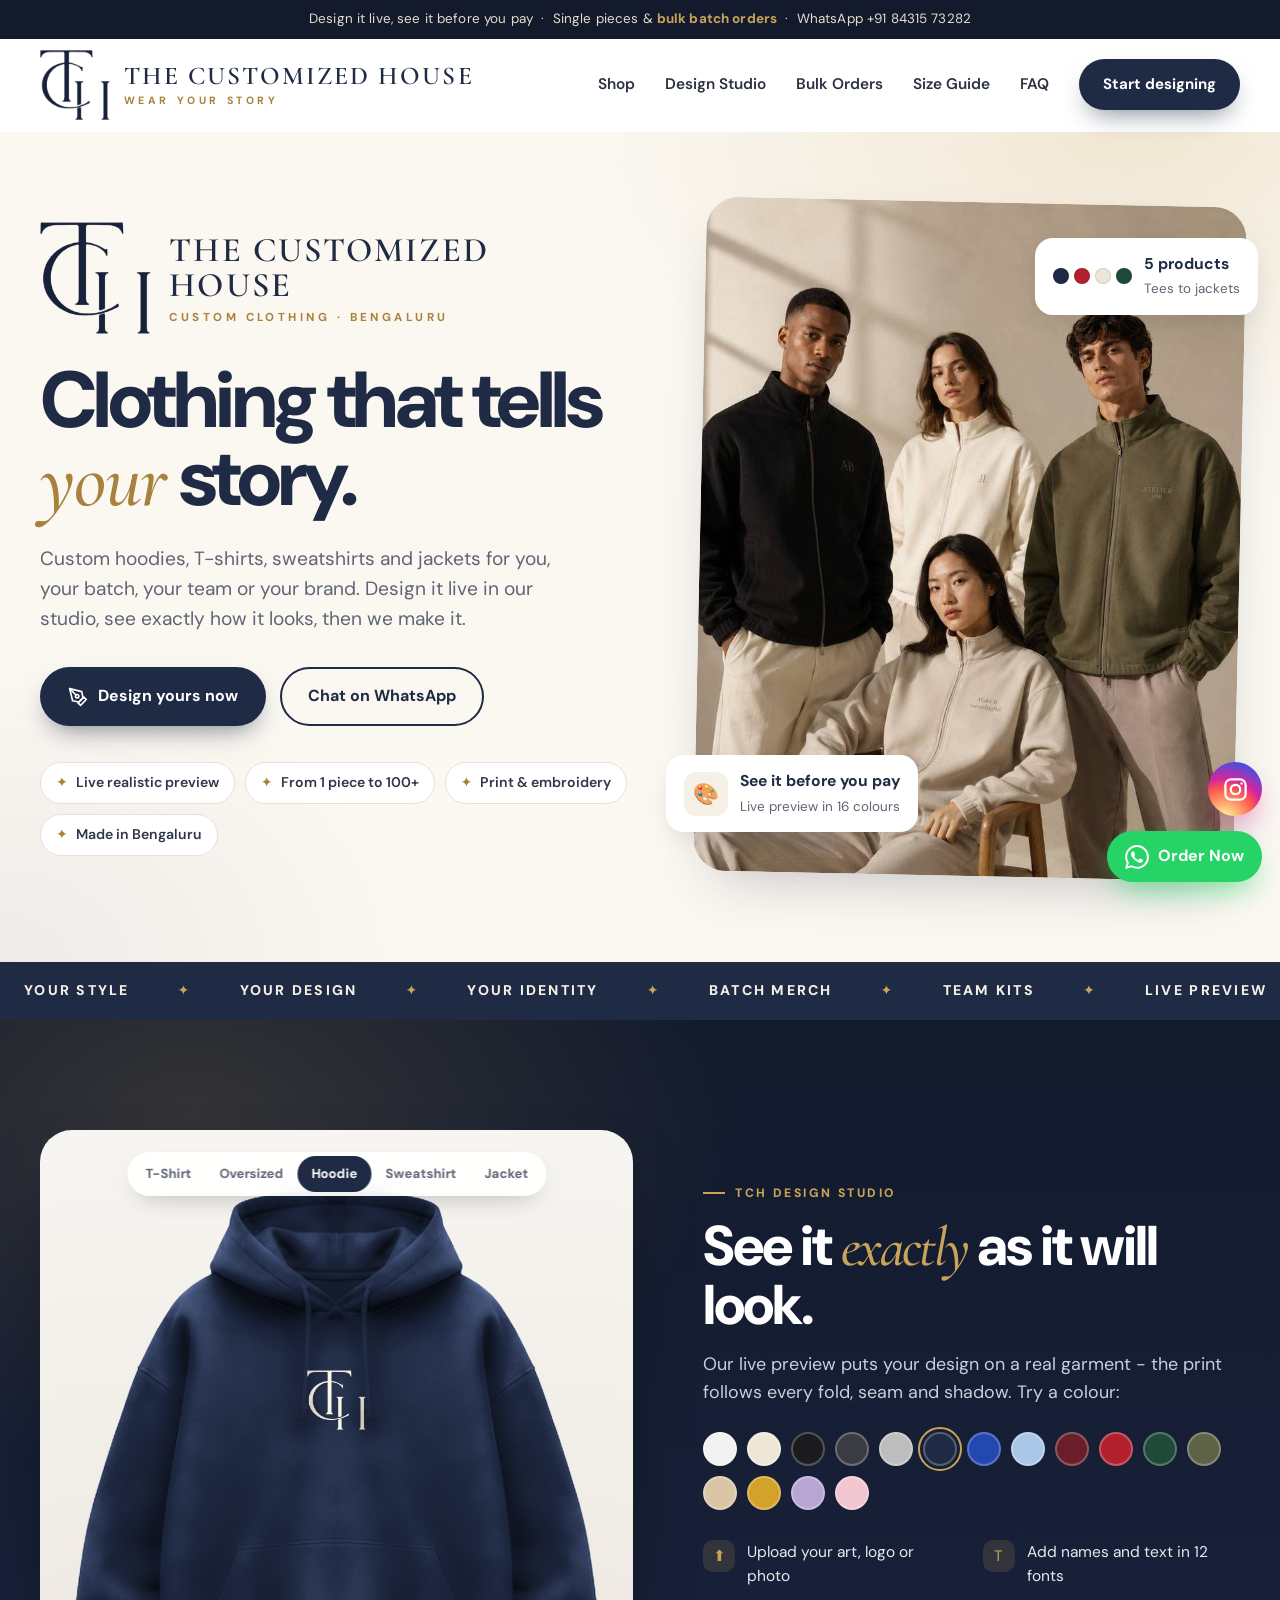
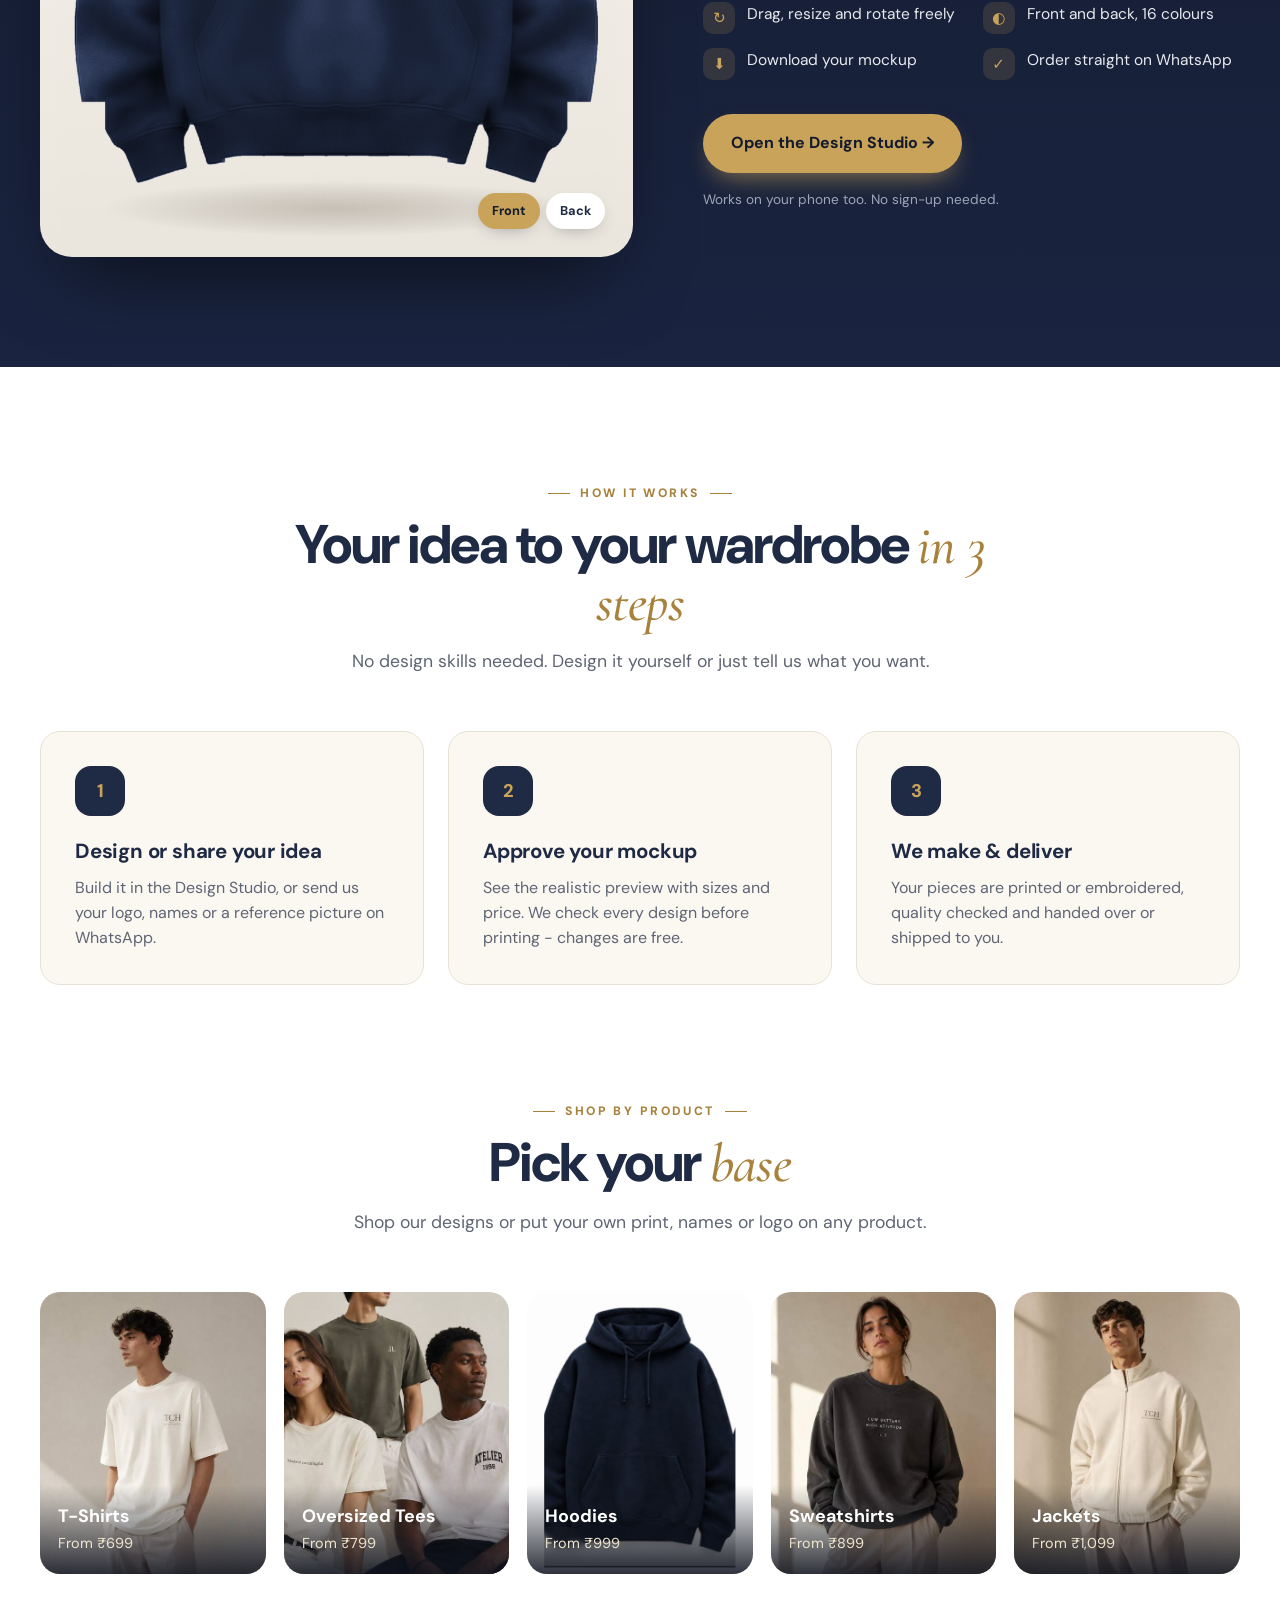
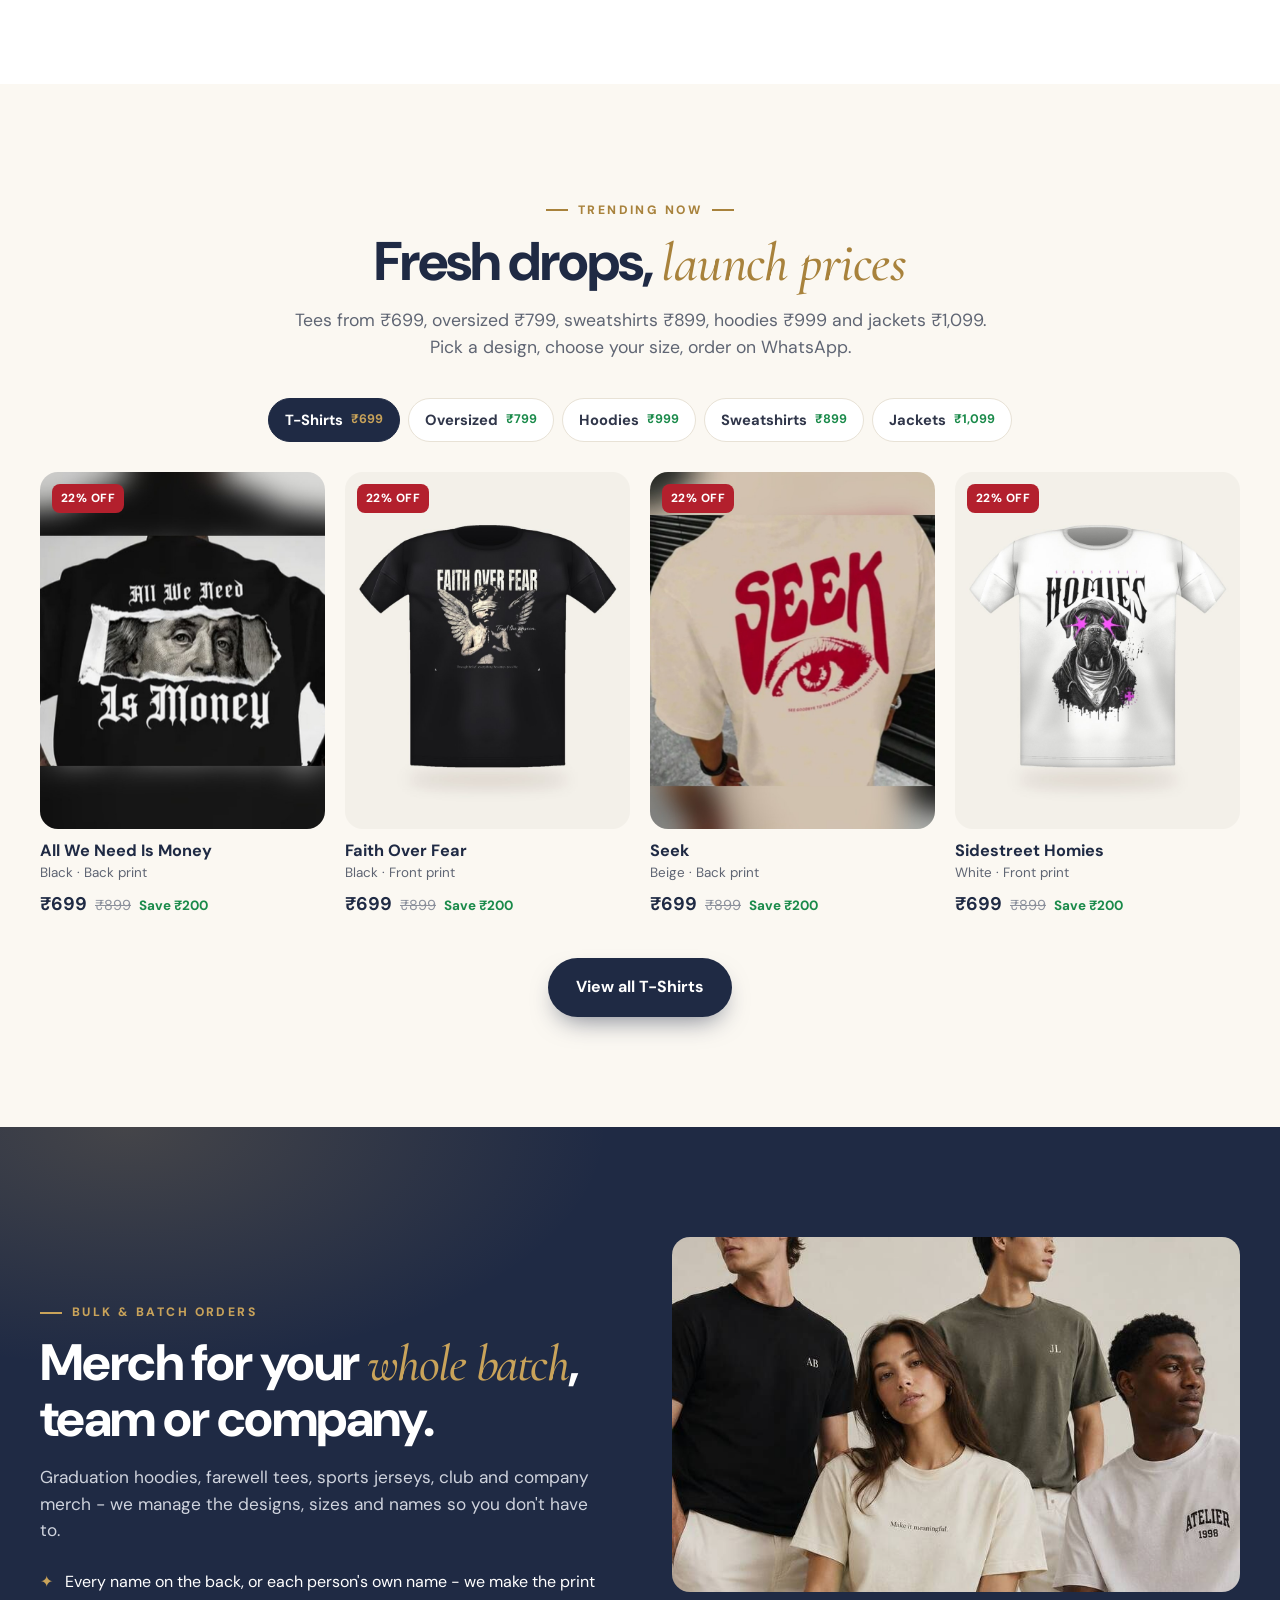
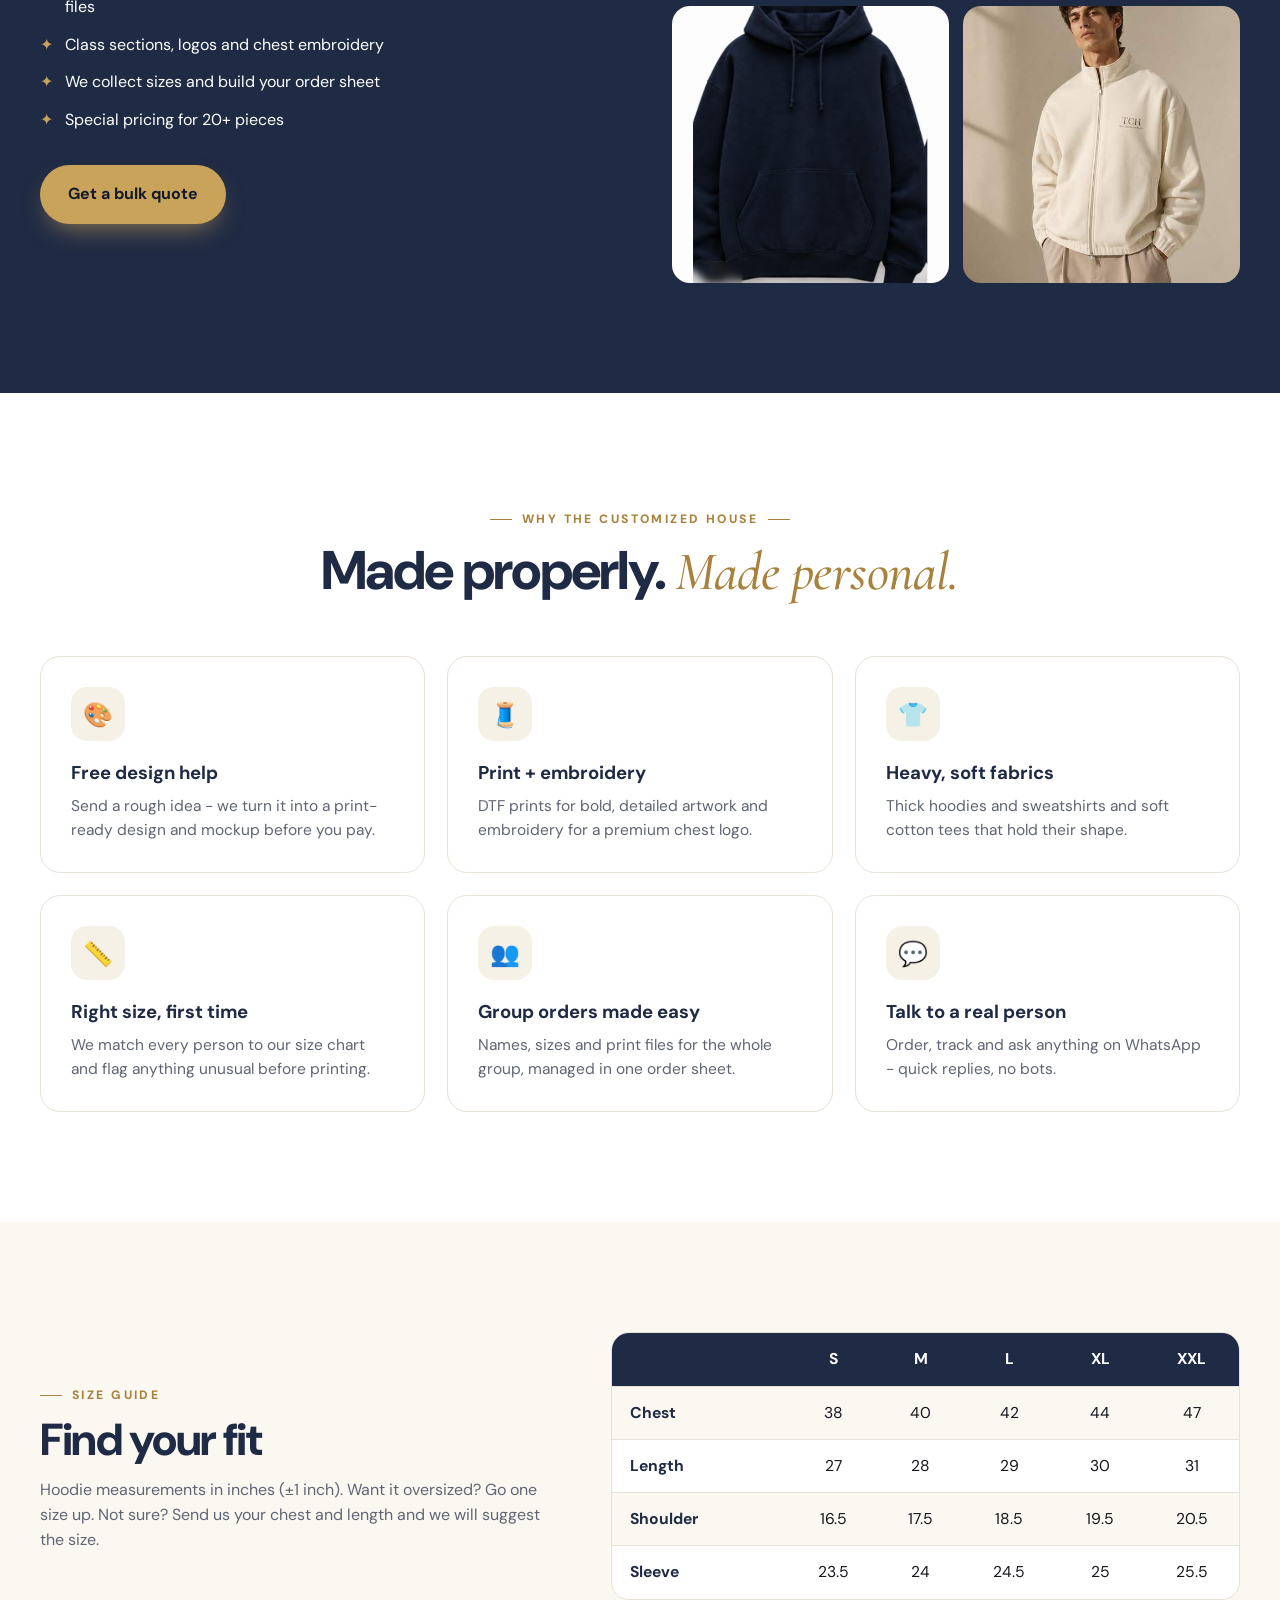
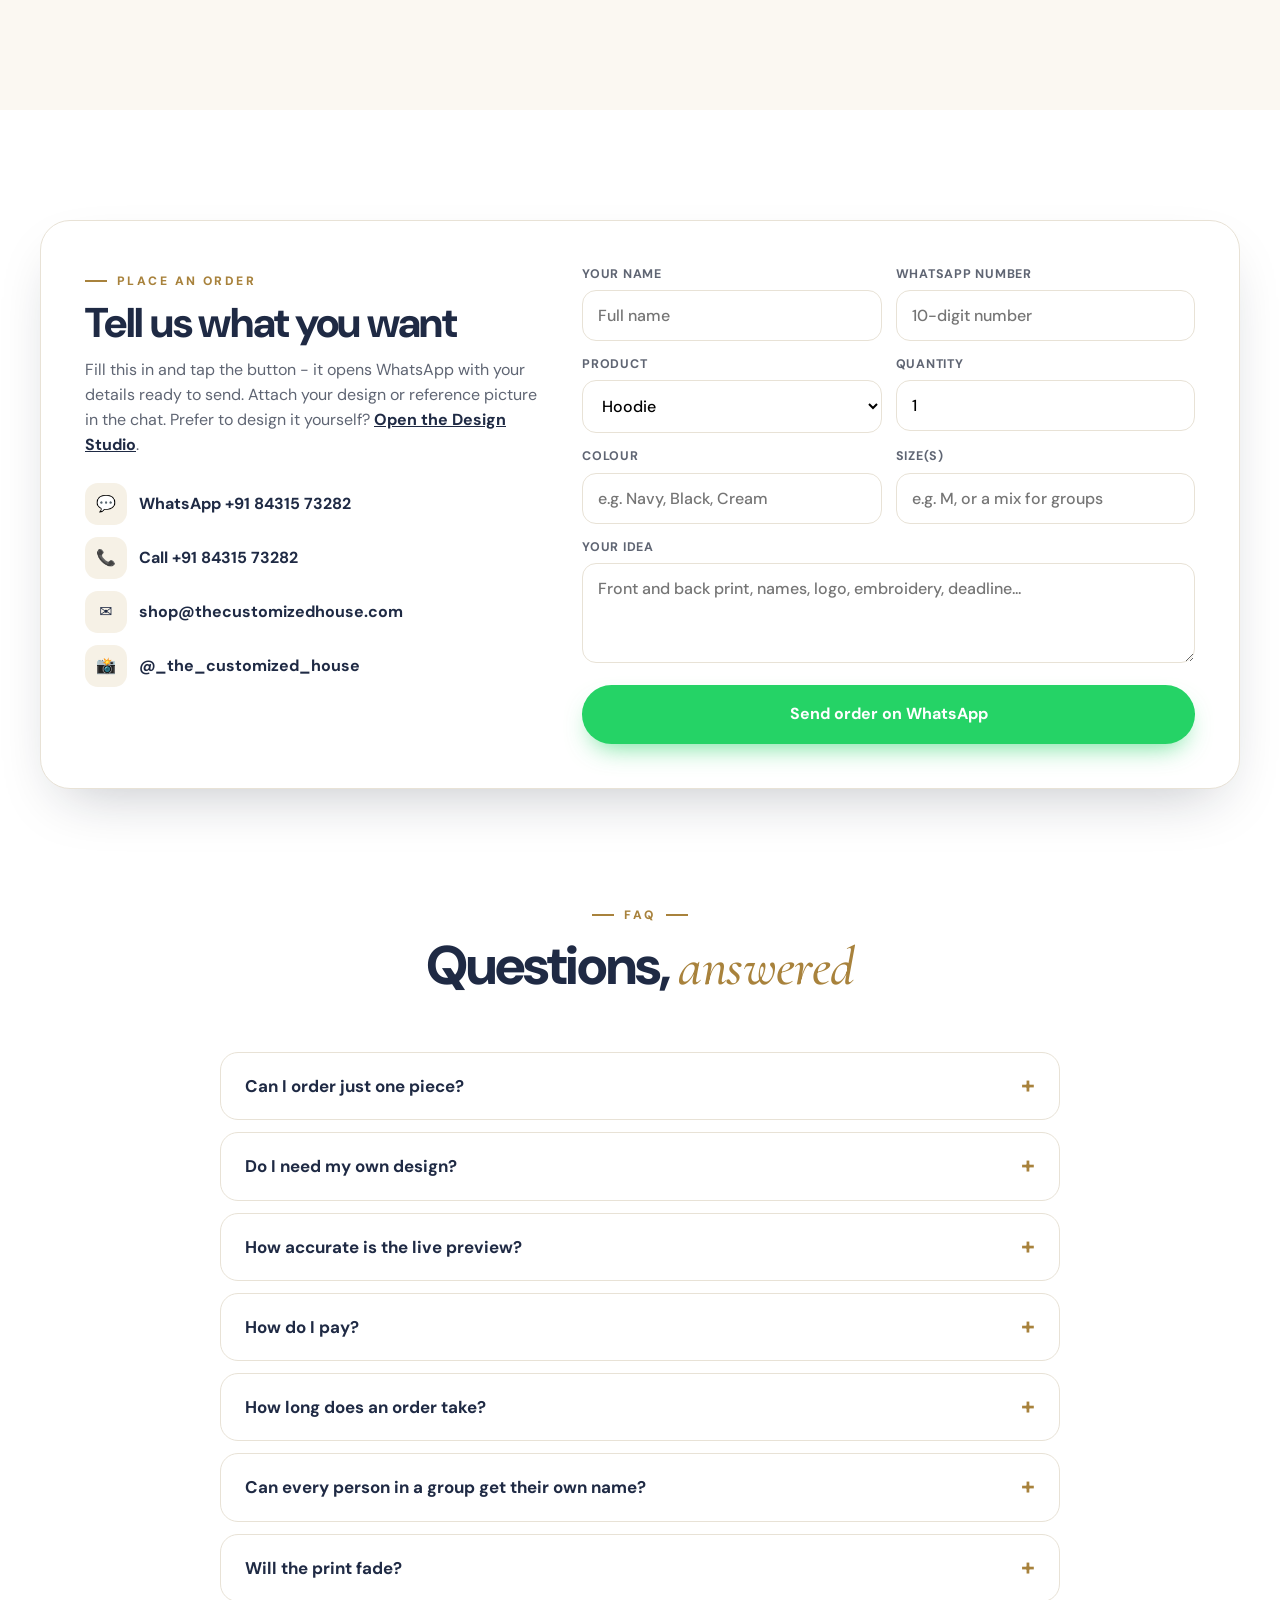
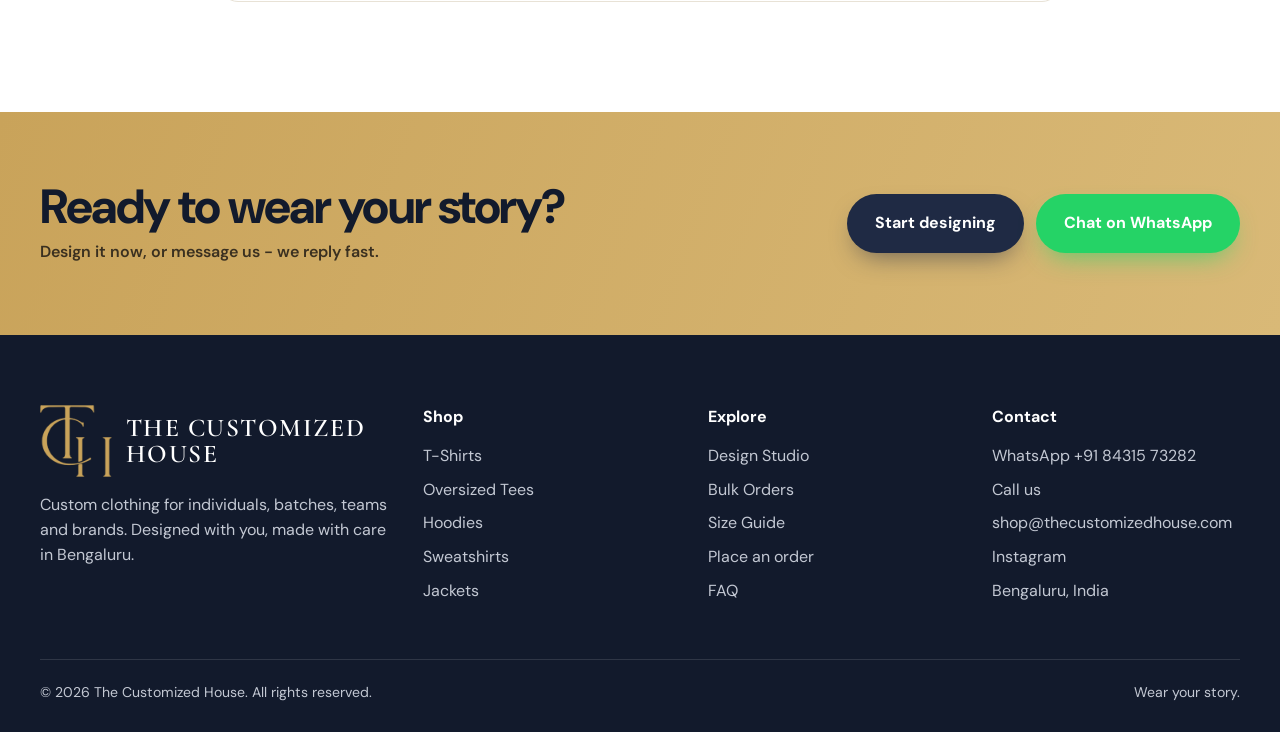
==== commit 64249b9c: "Add shop@thecustomizedhouse.com to contact section and footers Co-Authored-By: Claude Opus 5.5 <nore" ====
--- a/index.html
+++ b/index.html
@@ -190,6 +190,7 @@
         <div class="contact-list">
           <a href="https://wa.me/918431573282" target="_blank" rel="noopener"><span>💬</span>WhatsApp +91 84315 73282</a>
           <a href="tel:+918431573282"><span>📞</span>Call +91 84315 73282</a>
+          <a href="mailto:shop@thecustomizedhouse.com?subject=Order%20enquiry%20-%20The%20Customized%20House"><span>✉️</span>shop@thecustomizedhouse.com</a>
           <a href="https://www.instagram.com/_the_customized_house" target="_blank" rel="noopener"><span>📸</span>@_the_customized_house</a>
         </div>
       </div>
@@ -241,7 +242,7 @@
       </div>
       <div><h4>Shop</h4><a href="shop.html?c=tshirt">T-Shirts</a><a href="shop.html?c=oversized">Oversized Tees</a><a href="shop.html?c=hoodie">Hoodies</a><a href="shop.html?c=sweatshirt">Sweatshirts</a><a href="shop.html?c=jacket">Jackets</a></div>
       <div><h4>Explore</h4><a href="studio.html">Design Studio</a><a href="#bulk">Bulk Orders</a><a href="#sizes">Size Guide</a><a href="#order">Place an order</a><a href="#faq">FAQ</a></div>
-      <div><h4>Contact</h4><a href="https://wa.me/918431573282" target="_blank" rel="noopener">WhatsApp +91 84315 73282</a><a href="tel:+918431573282">Call us</a><a href="https://www.instagram.com/_the_customized_house" target="_blank" rel="noopener">Instagram</a><a>Bengaluru, India</a></div>
+      <div><h4>Contact</h4><a href="https://wa.me/918431573282" target="_blank" rel="noopener">WhatsApp +91 84315 73282</a><a href="tel:+918431573282">Call us</a><a href="mailto:shop@thecustomizedhouse.com?subject=Order%20enquiry%20-%20The%20Customized%20House">shop@thecustomizedhouse.com</a><a href="https://www.instagram.com/_the_customized_house" target="_blank" rel="noopener">Instagram</a><a>Bengaluru, India</a></div>
     </div>
     <div class="foot-bottom"><span>© <span id="yr">2026</span> The Customized House. All rights reserved.</span><span>Wear your story.</span></div>
   </div>
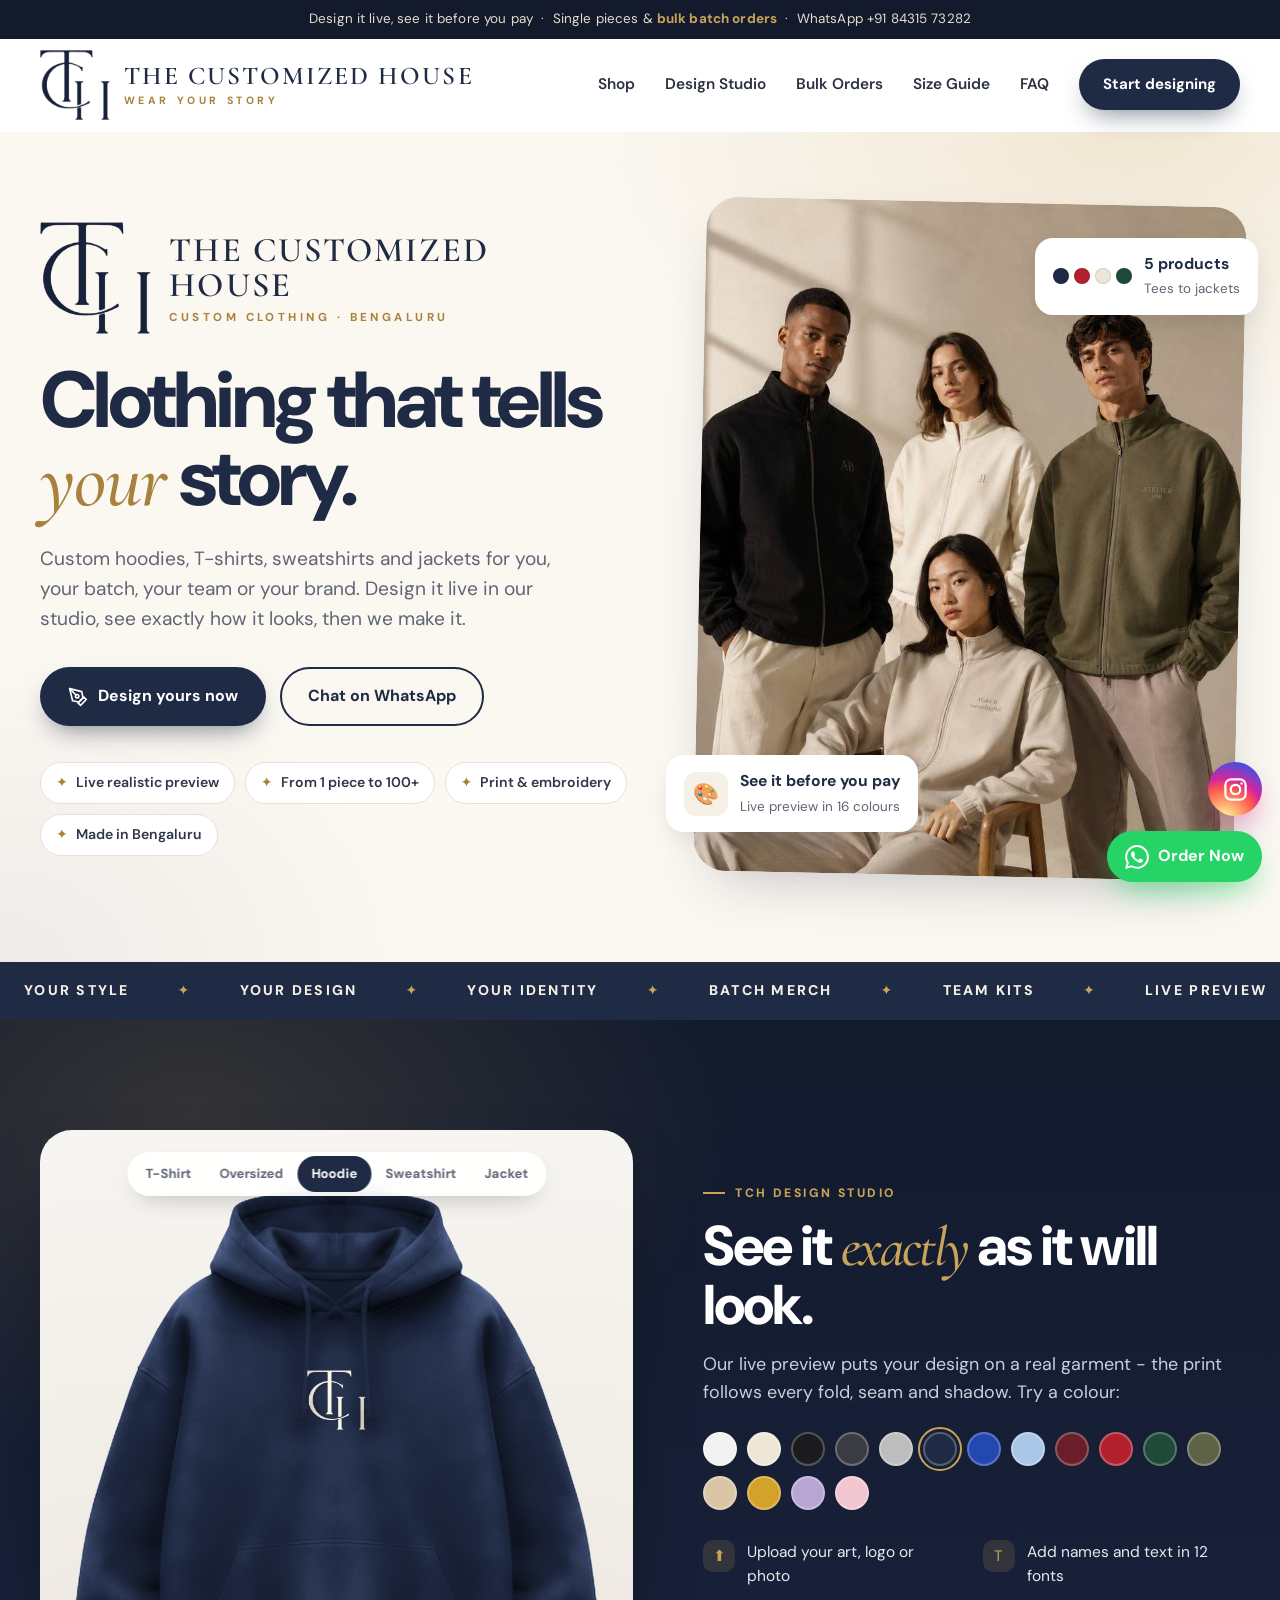
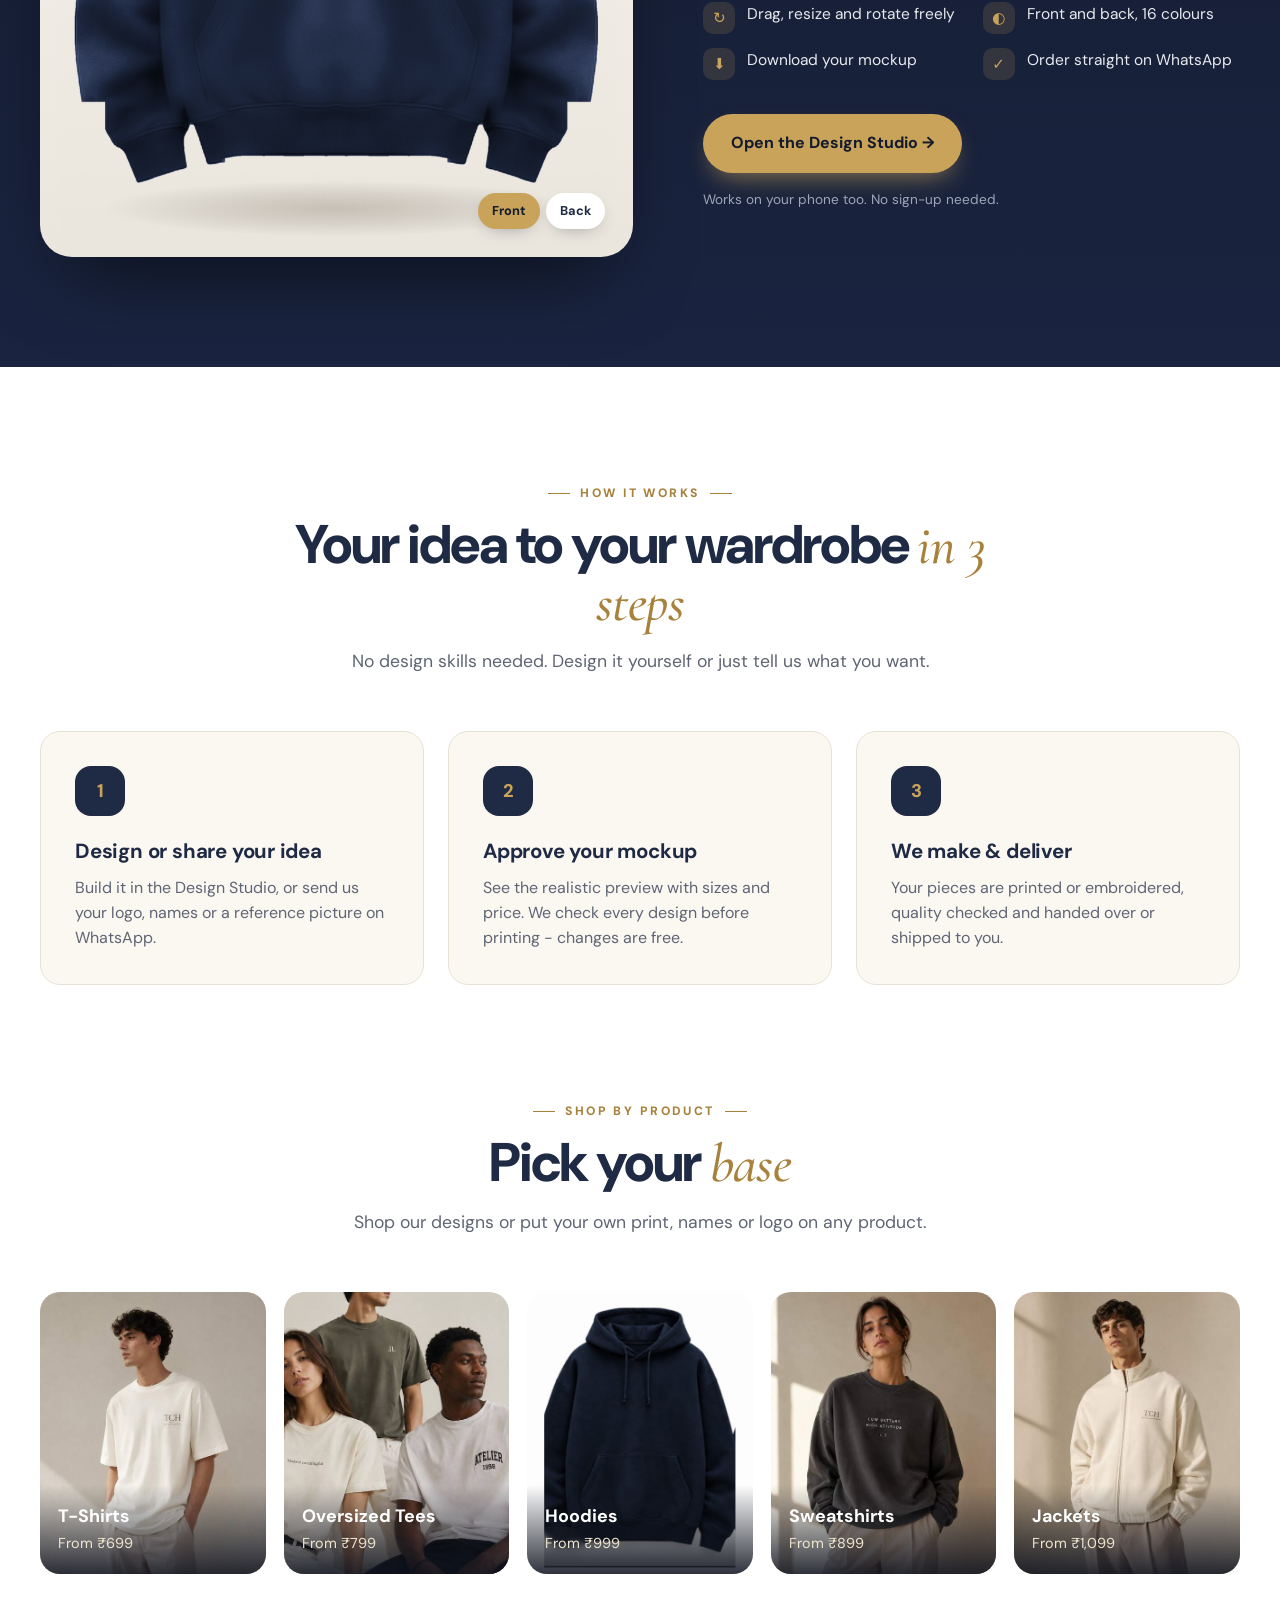
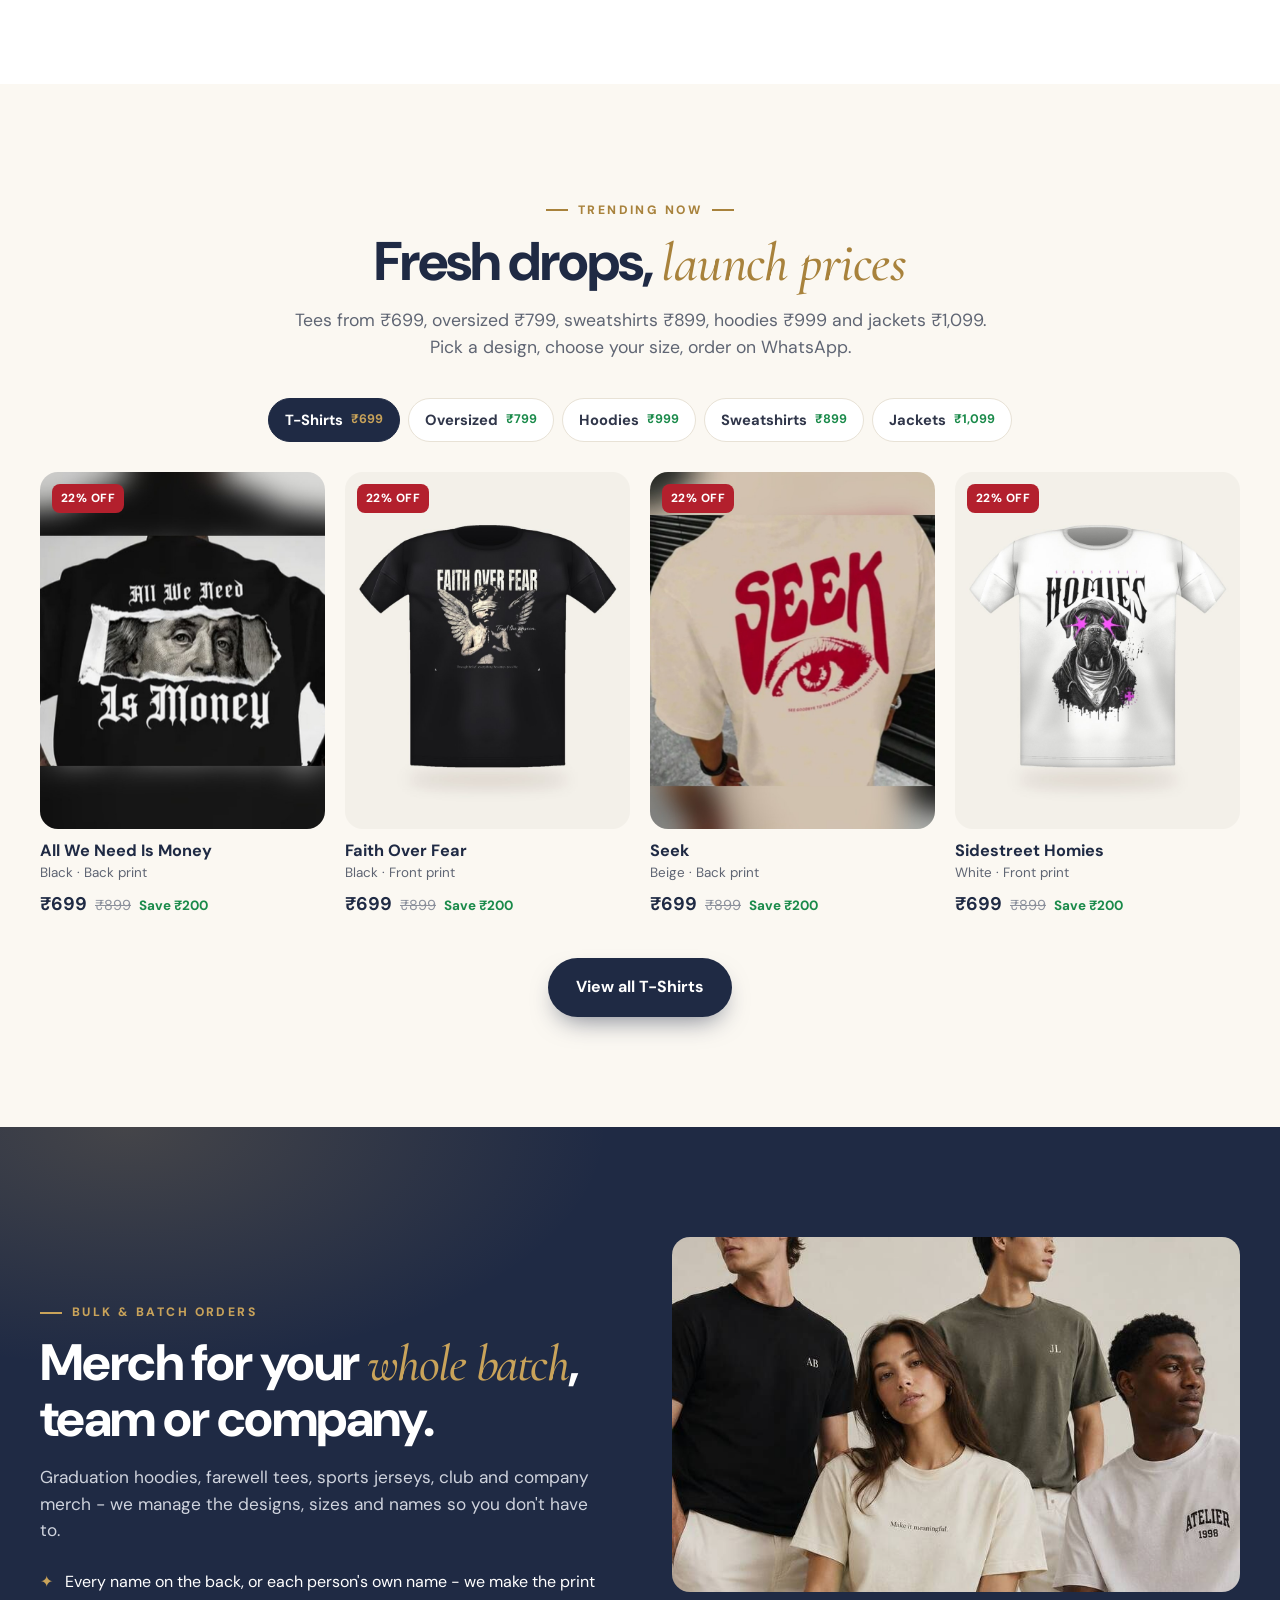
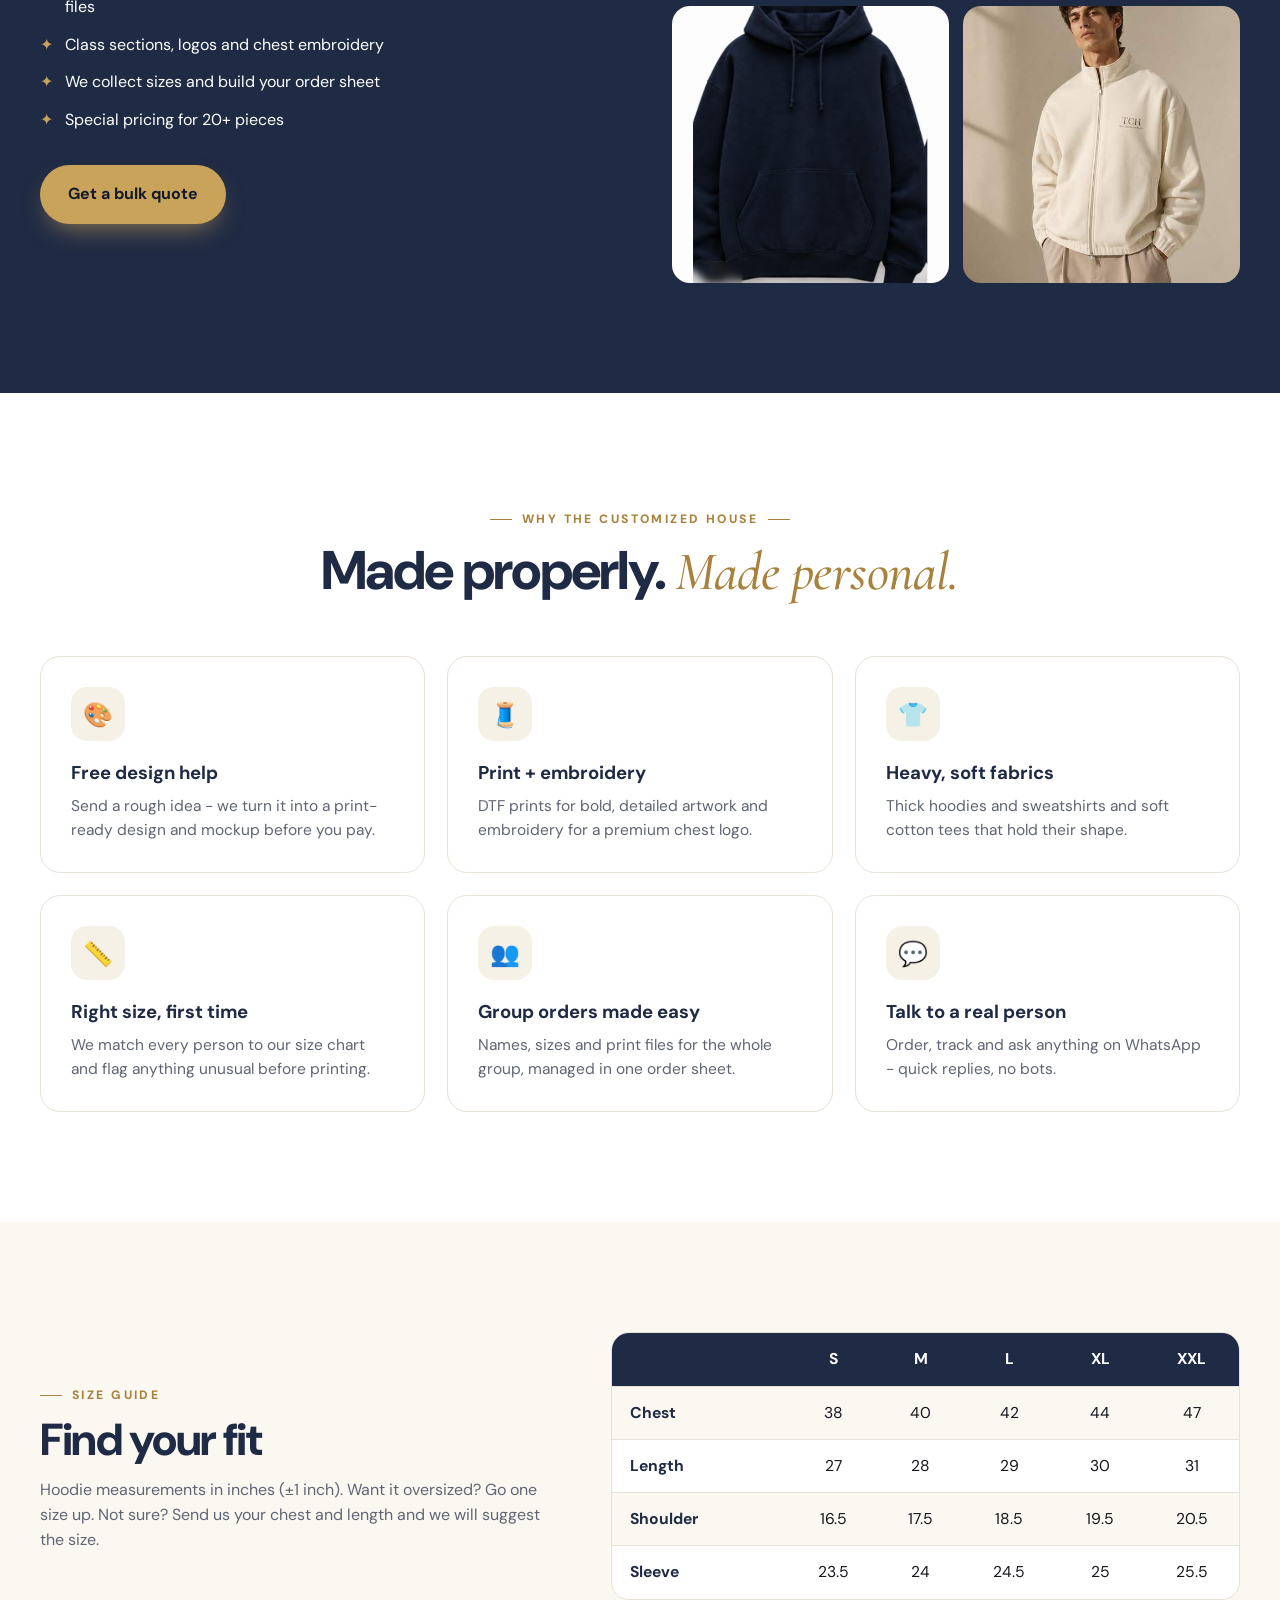
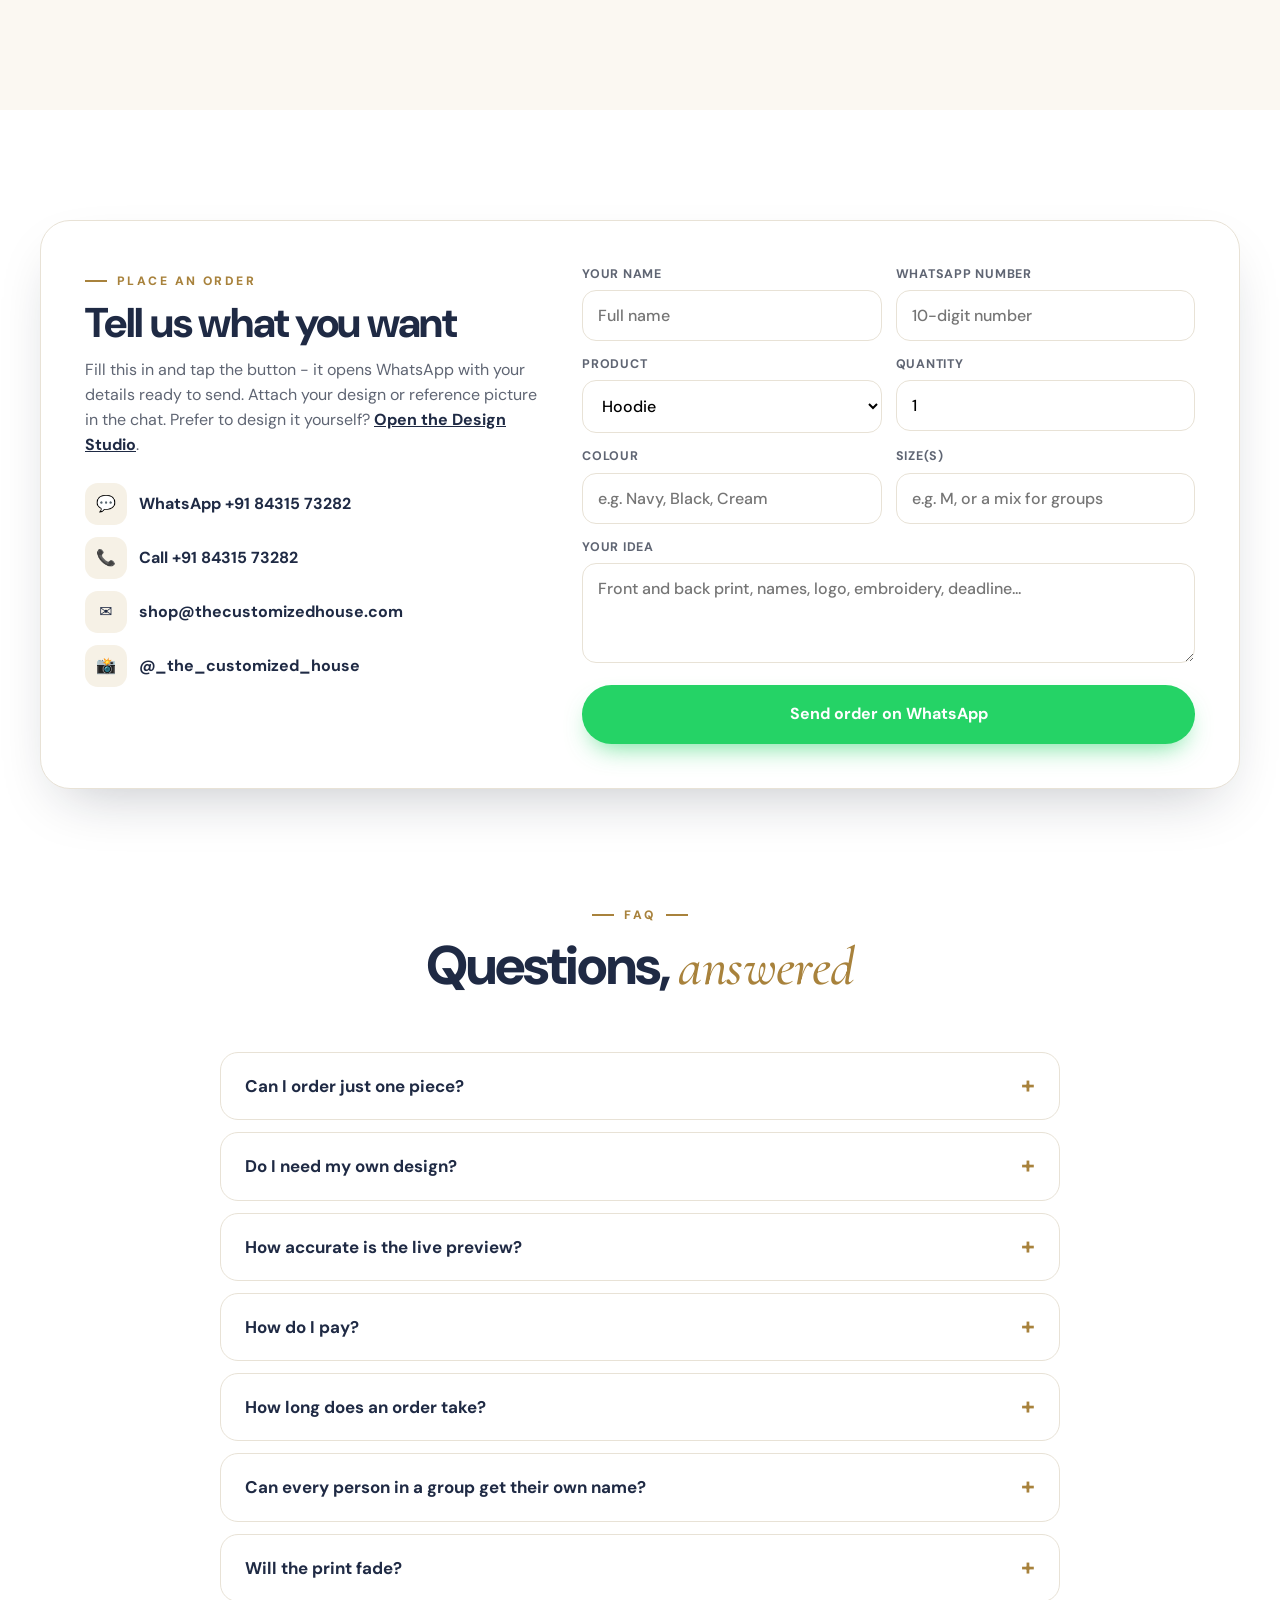
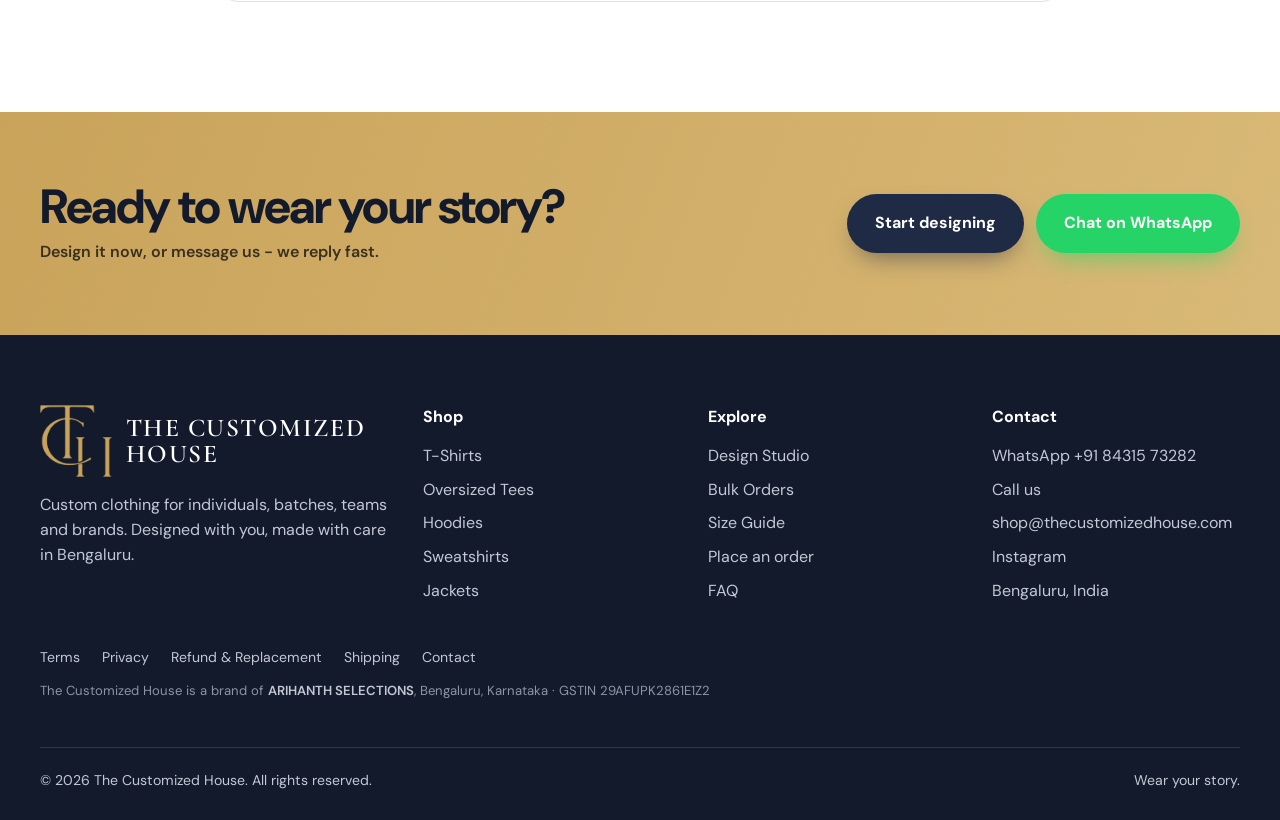
==== commit c6270082: "Add online store checkout (Hostinger + Razorpay), policy pages and legal entity details - js/store.j" ====
--- a/index.html
+++ b/index.html
@@ -244,6 +244,8 @@
       <div><h4>Explore</h4><a href="studio.html">Design Studio</a><a href="#bulk">Bulk Orders</a><a href="#sizes">Size Guide</a><a href="#order">Place an order</a><a href="#faq">FAQ</a></div>
       <div><h4>Contact</h4><a href="https://wa.me/918431573282" target="_blank" rel="noopener">WhatsApp +91 84315 73282</a><a href="tel:+918431573282">Call us</a><a href="mailto:shop@thecustomizedhouse.com?subject=Order%20enquiry%20-%20The%20Customized%20House">shop@thecustomizedhouse.com</a><a href="https://www.instagram.com/_the_customized_house" target="_blank" rel="noopener">Instagram</a><a>Bengaluru, India</a></div>
     </div>
+    <div class="legal-links"><a href="terms.html">Terms</a><a href="privacy.html">Privacy</a><a href="refund-policy.html">Refund &amp; Replacement</a><a href="shipping-policy.html">Shipping</a><a href="contact.html">Contact</a></div>
+    <p class="legal-entity">The Customized House is a brand of <b>ARIHANTH SELECTIONS</b>, Bengaluru, Karnataka &middot; GSTIN 29AFUPK2861E1Z2</p>
     <div class="foot-bottom"><span>© <span id="yr">2026</span> The Customized House. All rights reserved.</span><span>Wear your story.</span></div>
   </div>
 </footer>
--- a/css/style.css
+++ b/css/style.css
@@ -290,3 +290,20 @@
   .sc-view{right:18px;bottom:18px}
   .topbar{font-size:.76rem}
 }
+
+/* legal + policy pages */
+.legal-links{display:flex;flex-wrap:wrap;gap:8px 22px;margin-top:34px;font-size:.88rem}
+.legal-links a{color:#c3c8d3}.legal-links a:hover{color:var(--gold)}
+.legal-entity{margin-top:12px;font-size:.82rem;color:#8d94a3}
+.legal-entity b{color:#c3c8d3;font-weight:600}
+.policy{padding:56px 0 80px;background:var(--paper)}
+.policy .container{max-width:820px}
+.policy h1{font-family:'Cormorant Garamond',serif;font-size:clamp(2.2rem,5vw,3.2rem);color:var(--navy);line-height:1.1}
+.policy .upd{color:var(--muted);font-size:.9rem;margin:8px 0 30px}
+.policy h2{font-size:1.15rem;color:var(--navy);margin:30px 0 10px}
+.policy p,.policy li{color:#3b404b;line-height:1.75;font-size:1rem}
+.policy ul{padding-left:22px;margin:6px 0}.policy li{margin:4px 0}
+.policy a{color:var(--navy);font-weight:700;text-decoration:underline}
+.policy .box{background:#fff;border:1px solid var(--line);border-radius:18px;padding:22px 24px;margin:18px 0}
+.policy .acts{display:flex;flex-wrap:wrap;gap:12px;margin-top:26px}
+.policy .acts a{text-decoration:none}
--- a/css/shop.css
+++ b/css/shop.css
@@ -154,3 +154,9 @@
 .trend-tabs button.on span{color:var(--gold)}
 @media (max-width:760px){.trend-tabs{flex-wrap:nowrap;overflow-x:auto;justify-content:flex-start;scrollbar-width:none;margin:-10px -16px 22px;padding:0 16px}.trend-tabs button{flex:none}}
 .bag-btn{bottom:150px}
+
+/* online checkout */
+.pay-note{margin-top:10px;font-size:.84rem;color:var(--muted);text-align:center}
+.pay-note a{color:var(--navy);font-weight:700;text-decoration:underline}
+.dr-foot .btn-ghost{margin-top:2px;padding:12px}
+.btn.busy{opacity:.6;pointer-events:none}
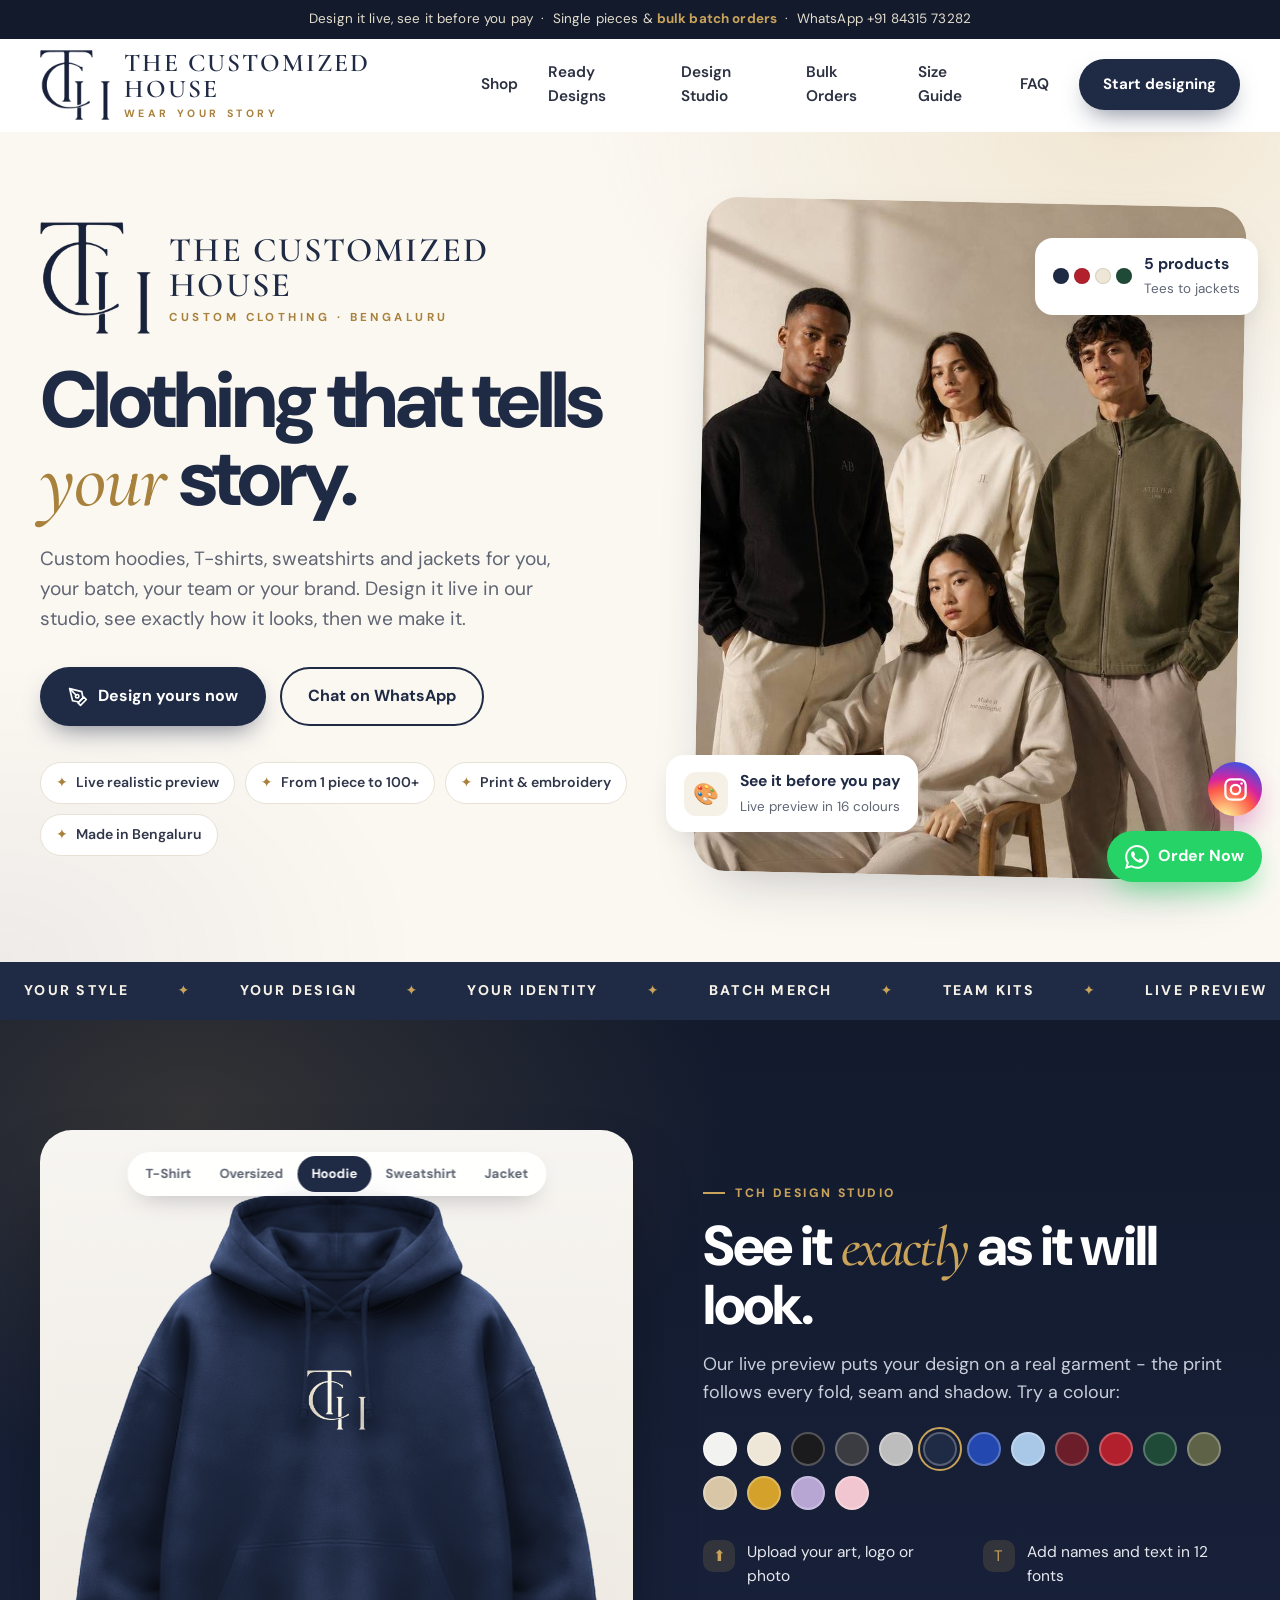
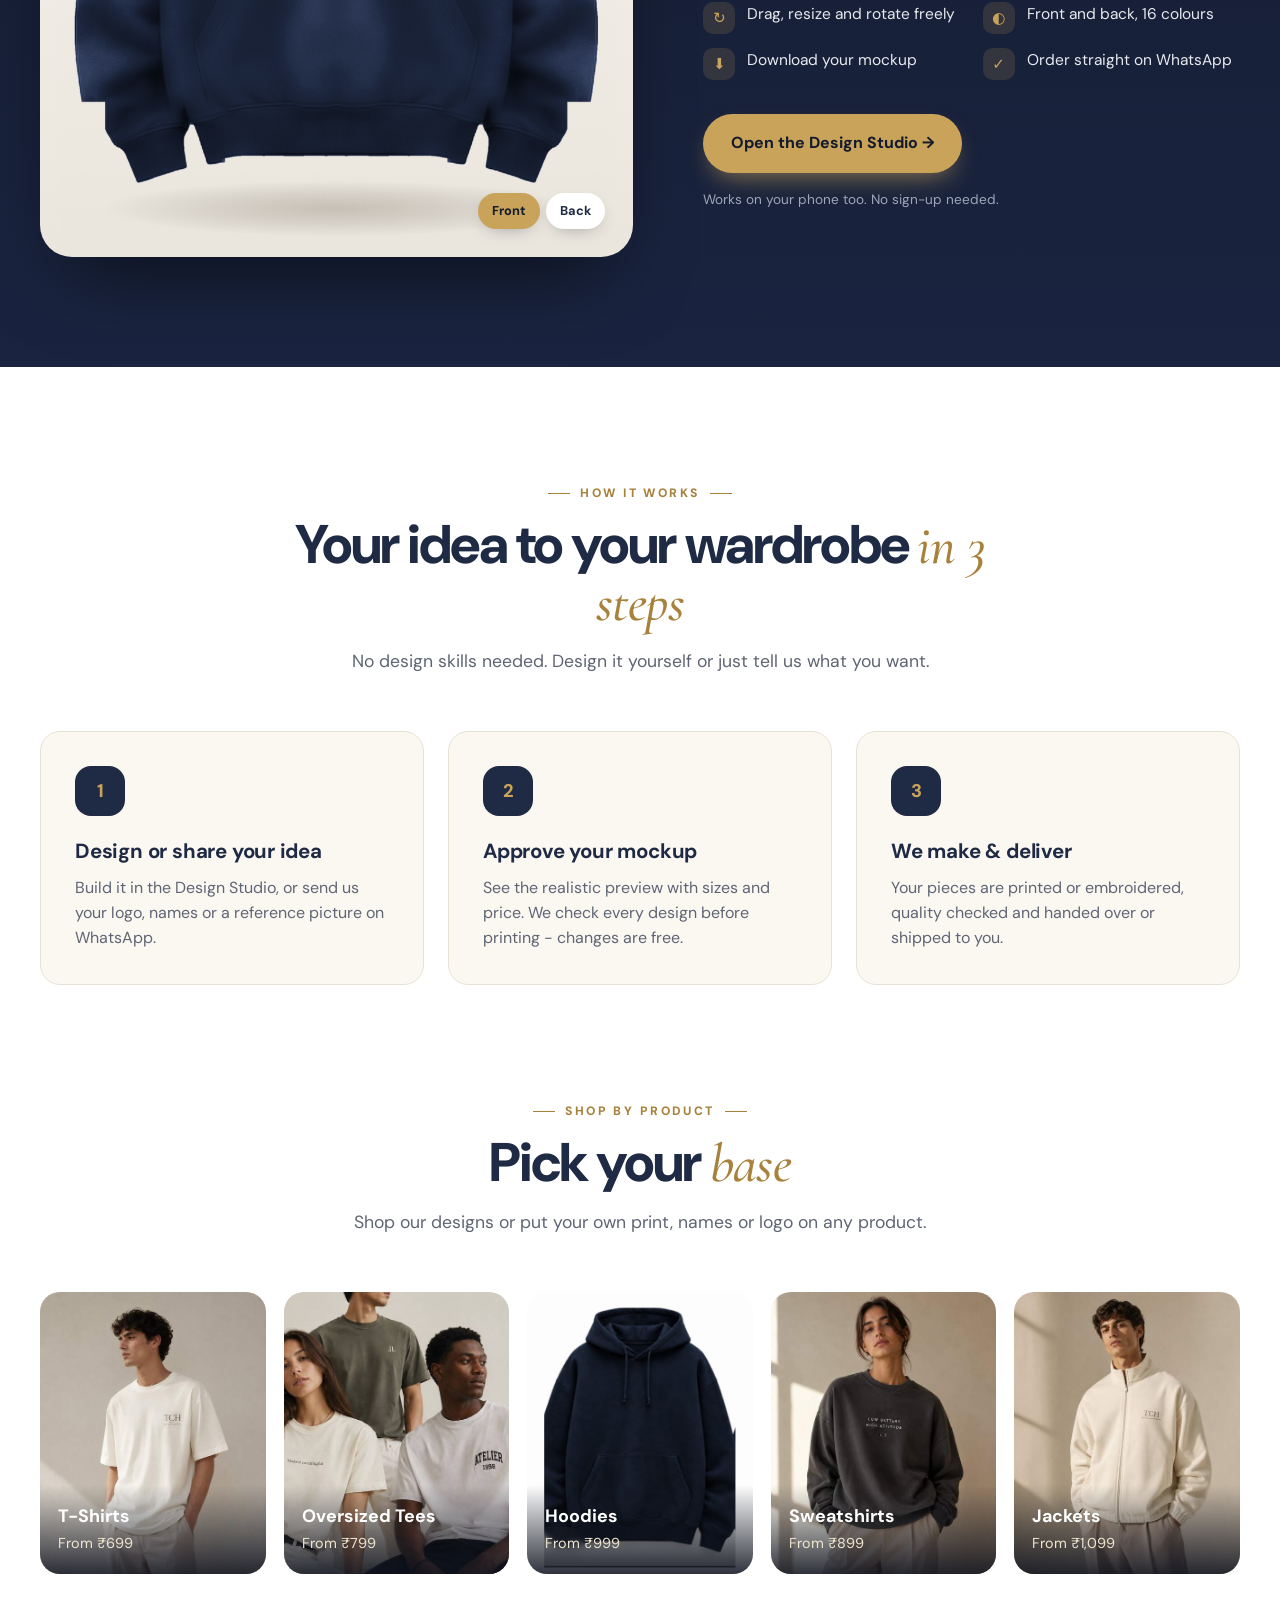
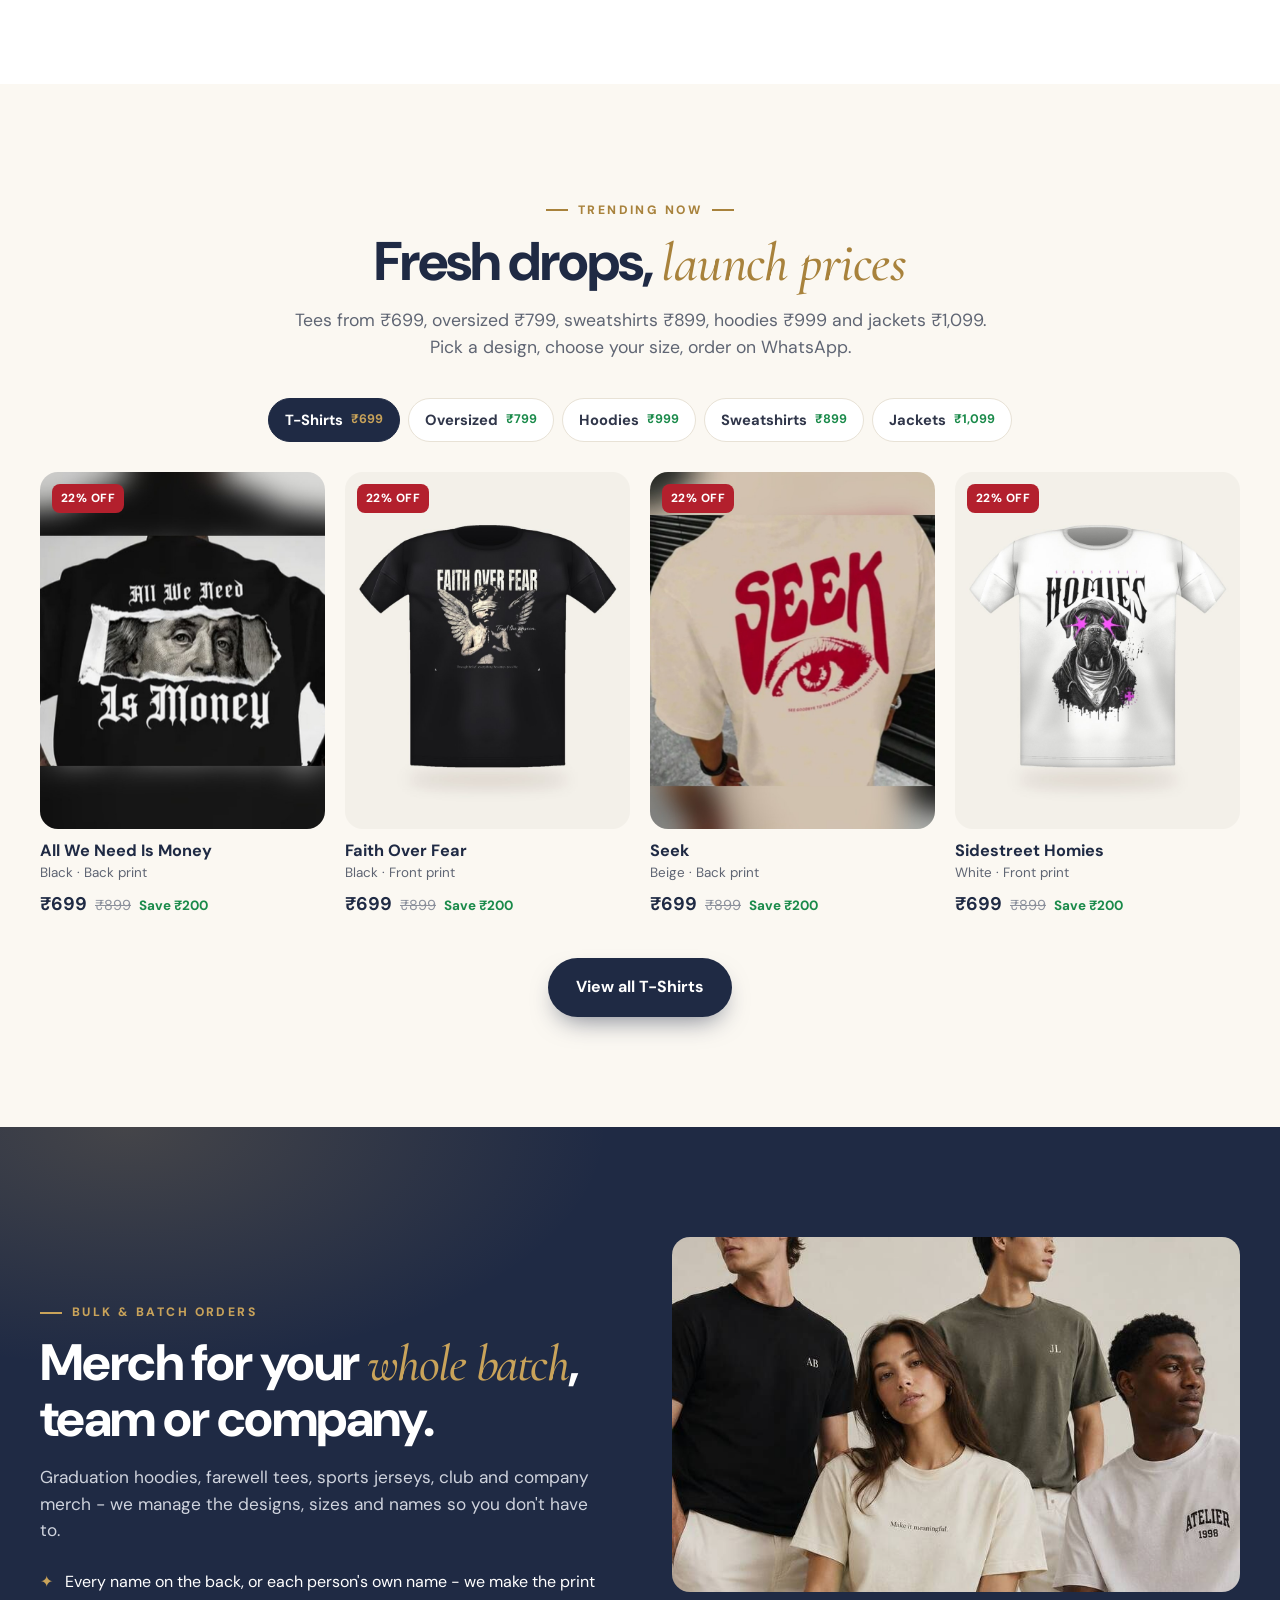
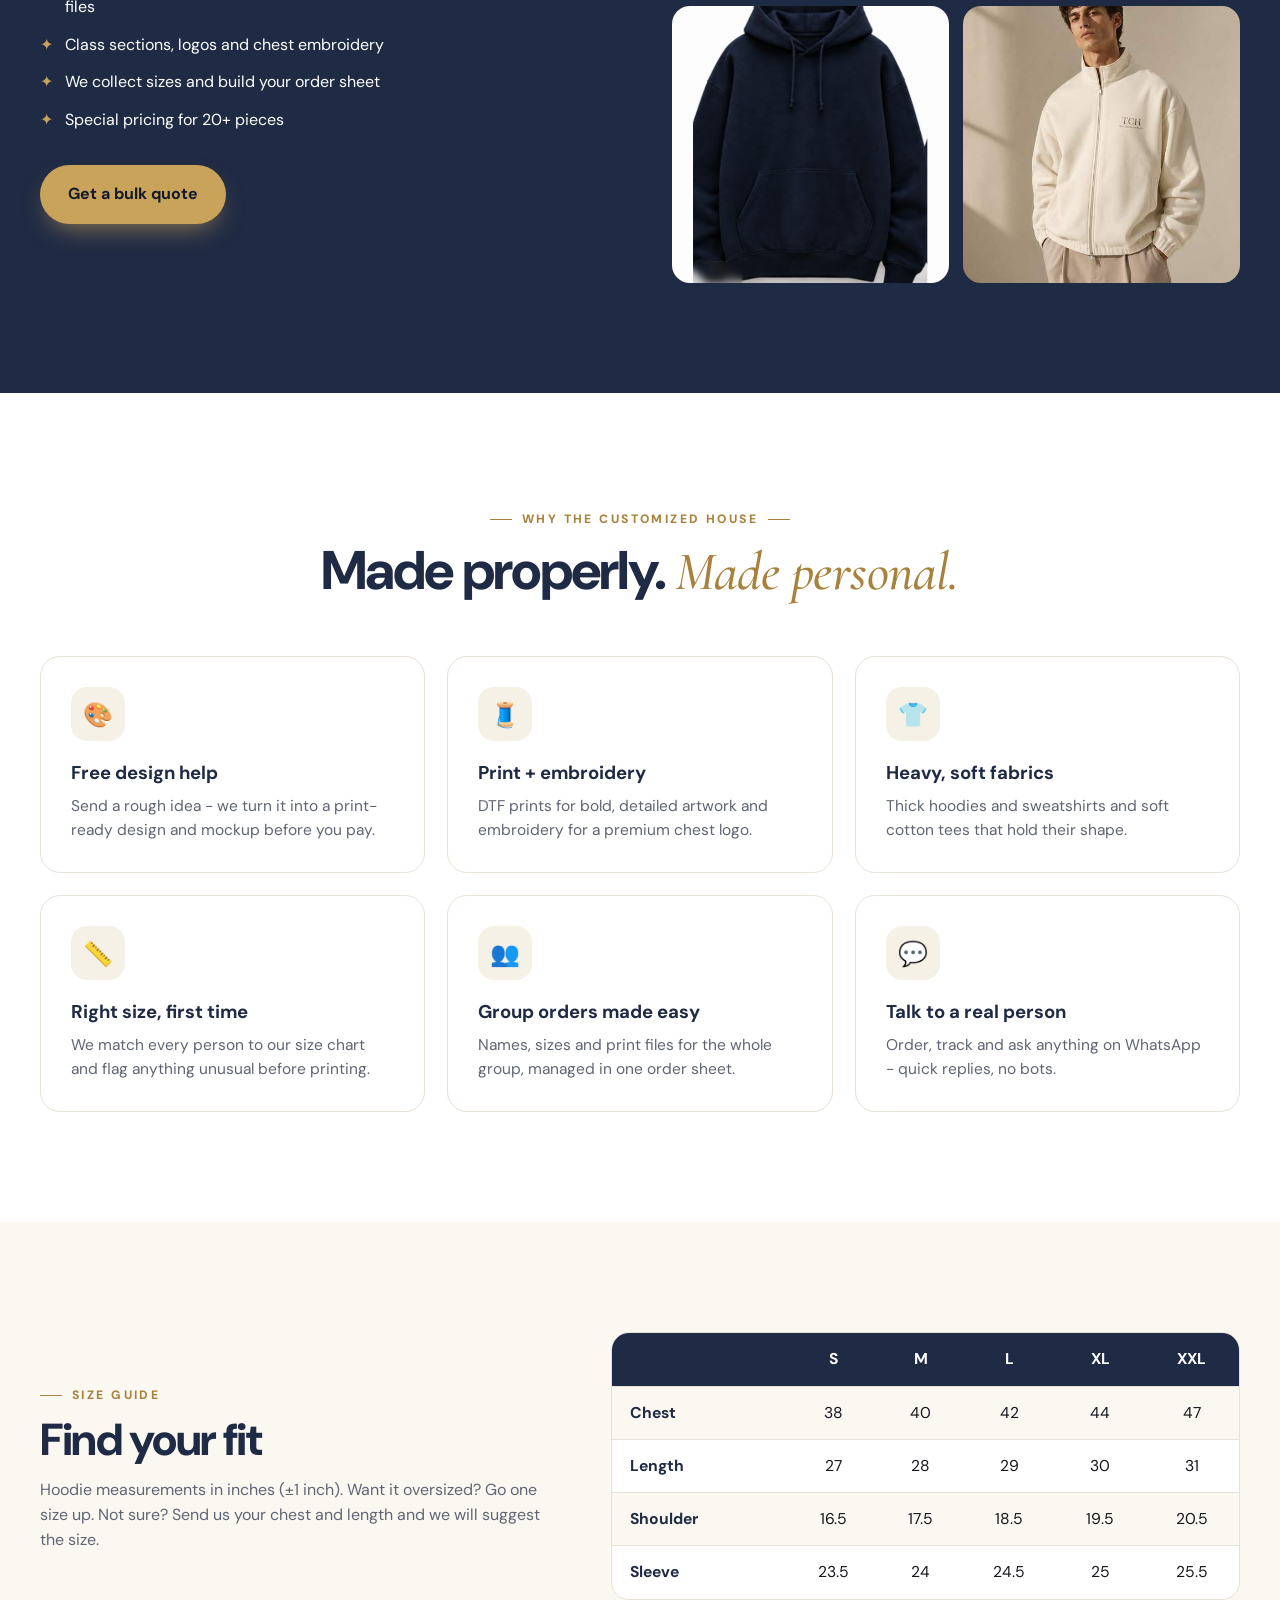
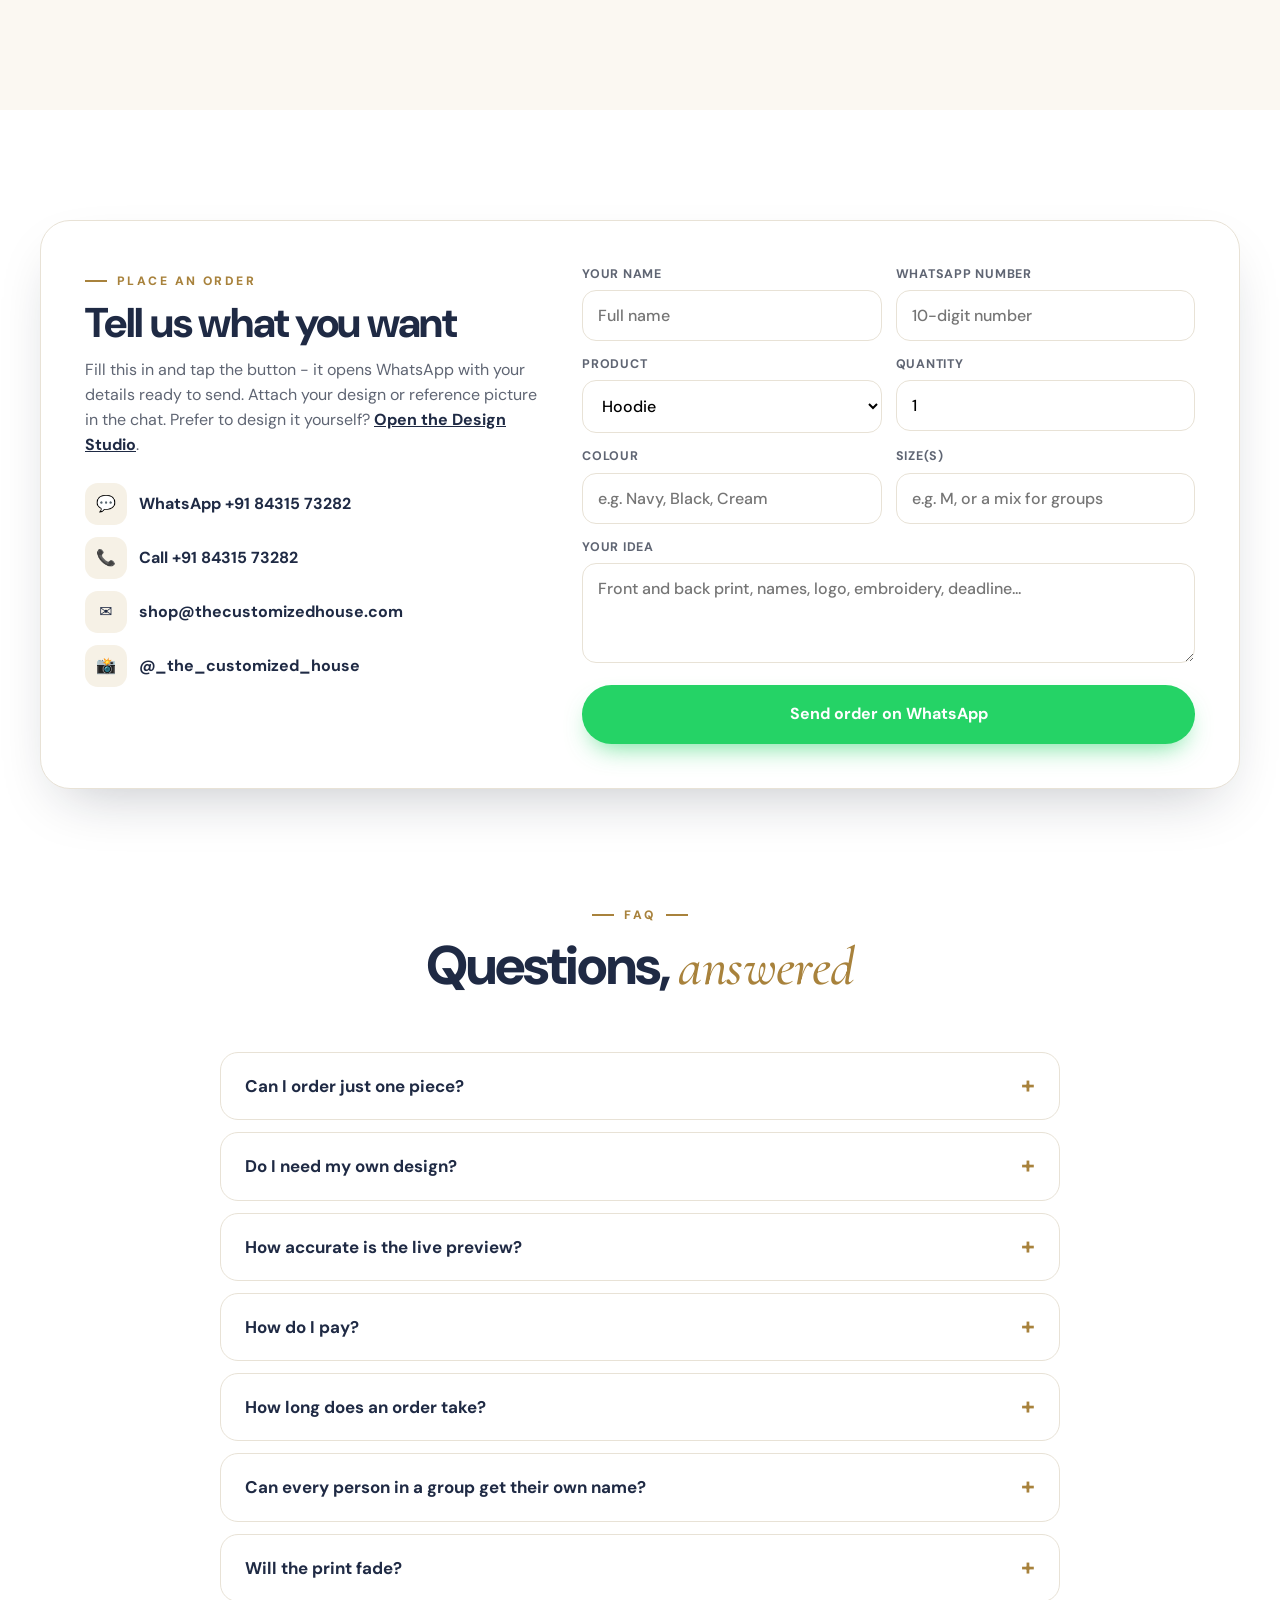
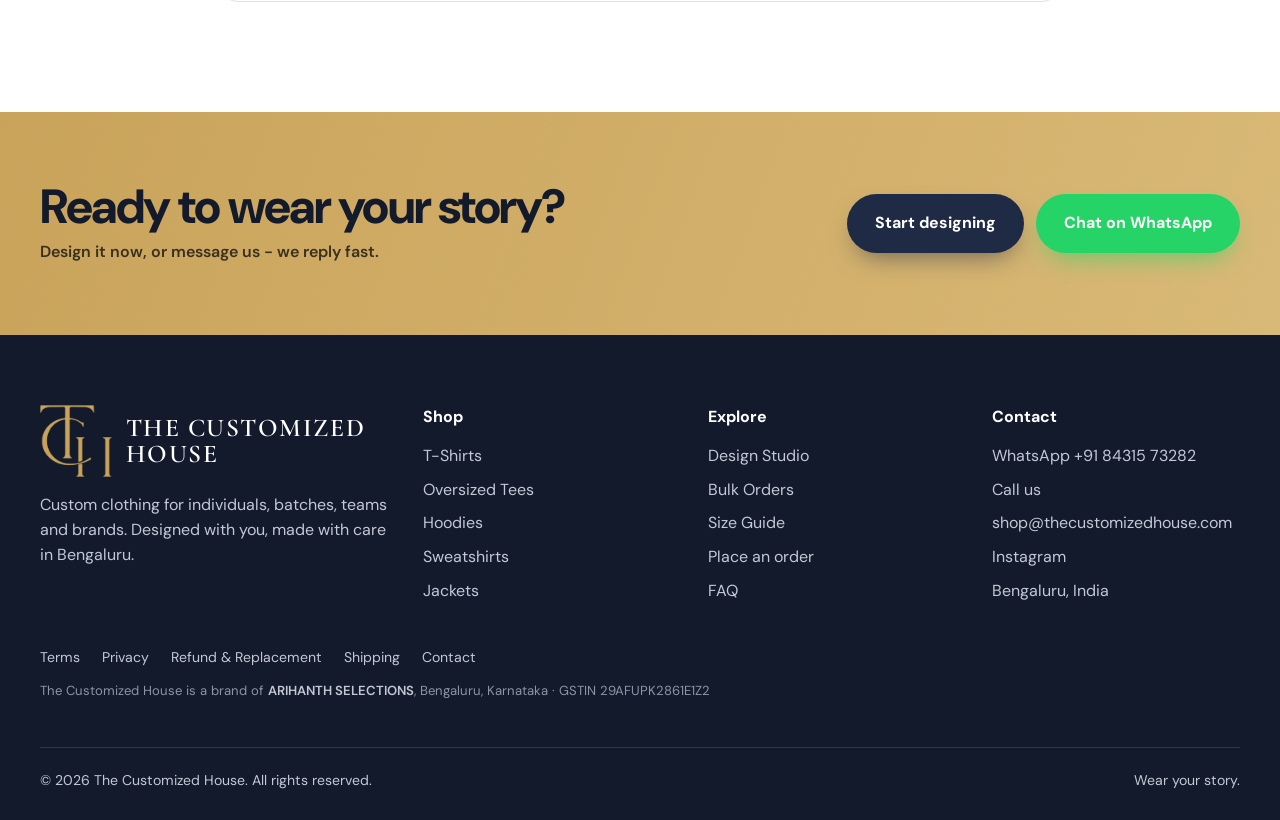
==== commit a6e15bba: "Add Ready Designs nav link to Shopify store Co-Authored-By: Claude Opus 5.5 <noreply@anthropic.com> " ====
--- a/index.html
+++ b/index.html
@@ -13,8 +13,8 @@
 <link rel="preconnect" href="https://fonts.googleapis.com">
 <link rel="preconnect" href="https://fonts.gstatic.com" crossorigin>
 <link href="https://fonts.googleapis.com/css2?family=Cormorant+Garamond:ital,wght@0,500;0,600;1,500&family=DM+Sans:opsz,wght@9..40,400;9..40,500;9..40,600;9..40,700;9..40,800&display=swap" rel="stylesheet">
-<link rel="stylesheet" href="css/style.css">
-<link rel="stylesheet" href="css/shop.css">
+<link rel="stylesheet" href="css/style.css?v=20261115d">
+<link rel="stylesheet" href="css/shop.css?v=20261115d">
 </head>
 <body>
 
@@ -28,6 +28,7 @@
     </a>
     <nav class="links" id="links">
       <a href="shop.html">Shop</a>
+      <a href="https://shop.thecustomizedhouse.com" target="_blank" rel="noopener">Ready Designs</a>
       <a href="studio.html">Design Studio</a>
       <a href="#bulk">Bulk Orders</a>
       <a href="#sizes">Size Guide</a>
@@ -258,8 +259,8 @@
 
 <div class="lightbox" id="lightbox"><img id="lightboxImg" src="" alt=""></div>
 
-<script src="js/catalog.js"></script>
-<script src="js/mockup.js"></script>
-<script src="js/site.js"></script>
+<script src="js/catalog.js?v=20261115d"></script>
+<script src="js/mockup.js?v=20261115d"></script>
+<script src="js/site.js?v=20261115d"></script>
 </body>
 </html>
--- a/css/shop.css
+++ b/css/shop.css
@@ -160,3 +160,68 @@
 .pay-note a{color:var(--navy);font-weight:700;text-decoration:underline}
 .dr-foot .btn-ghost{margin-top:2px;padding:12px}
 .btn.busy{opacity:.6;pointer-events:none}
+
+/* UPI checkout */
+.upi{position:fixed;inset:0;background:rgba(12,15,24,.6);backdrop-filter:blur(4px);z-index:97;display:none;align-items:center;justify-content:center;padding:20px}
+.upi.on{display:flex}
+.upi-card{position:relative;background:#fff;border-radius:26px;width:min(560px,100%);max-height:calc(100vh - 40px);overflow:auto;padding:30px 30px 26px;box-shadow:0 40px 100px -30px rgba(0,0,0,.5);animation:pmIn .25s ease}
+.upi-x{position:absolute;top:16px;right:16px;width:38px;height:38px;border-radius:50%;background:var(--cream);font-size:1.4rem;line-height:1;color:var(--navy)}
+.upi-steps{display:flex;gap:8px;margin:0 44px 18px 0;flex-wrap:wrap}
+.upi-steps span{font-size:.76rem;font-weight:700;letter-spacing:.04em;color:#a3a8b3;background:var(--paper);border:1px solid var(--line);padding:6px 10px;border-radius:999px}
+.upi-steps span.on{color:var(--navy);border-color:var(--gold);background:var(--gold-soft)}
+.upi h3{font-size:1.35rem;color:var(--navy);margin-bottom:12px}
+.upi-sum{background:var(--paper);border:1px solid var(--line);border-radius:14px;padding:12px 14px;margin-bottom:16px;font-size:.9rem}
+.upi-sum div{display:flex;justify-content:space-between;gap:10px;padding:3px 0;color:var(--muted)}
+.upi-sum .t{border-top:1px dashed var(--line);margin-top:6px;padding-top:8px;color:var(--navy);font-weight:700}
+.upi form{display:grid;gap:12px}
+.upi label{display:grid;gap:6px;font-size:.82rem;font-weight:700;color:var(--navy)}
+.upi input,.upi textarea{font:inherit;font-weight:500;font-size:.95rem;color:var(--ink);border:1.5px solid var(--line);border-radius:12px;padding:11px 12px;background:#fff;width:100%;resize:vertical}
+.upi input:focus,.upi textarea:focus{outline:none;border-color:var(--gold)}
+.upi .f2{display:grid;grid-template-columns:1fr 1fr;gap:12px}.upi .f3{display:grid;grid-template-columns:1fr 1fr 1fr;gap:12px}
+.upi .opt{font-weight:500;color:var(--muted)}
+.upi-go{width:100%;margin-top:6px}
+.upi-fine{text-align:center;color:var(--muted);font-size:.78rem}
+.upi-err{color:#b3261e;font-size:.85rem;font-weight:600;min-height:0}
+.upi-err:empty{display:none}
+.upi-ref{color:var(--muted);font-size:.9rem;margin:-4px 0 14px}
+.upi-qr{display:flex;gap:16px;align-items:center;background:var(--paper);border:1px solid var(--line);border-radius:16px;padding:14px;margin:16px 0}
+.upi-qr img{width:150px;height:150px;border-radius:10px;background:#fff;flex:none}
+.upi-qr p{font-size:.88rem;color:#3b404b;line-height:1.55}
+.upi-id{margin-top:8px}.upi-id button{margin-left:6px;font-weight:700;font-size:.78rem;color:var(--navy);background:var(--gold-soft);border-radius:999px;padding:4px 10px}
+.upi section>label{margin-bottom:6px}
+.upi-back{display:block;margin:12px auto 0;color:var(--muted);font-weight:600;font-size:.86rem}
+.upi section[data-step="3"] p{color:#3b404b;line-height:1.6;margin-bottom:10px}
+.upi section[data-step="3"] a{color:var(--navy);font-weight:700;text-decoration:underline}
+.upi label,.upi input,.upi textarea,.upi .f2>*,.upi .f3>*{min-width:0}
+.upi-card{box-sizing:border-box}
+@media (max-width:560px){.upi{padding:0;align-items:flex-end}.upi-card{width:100%;border-radius:24px 24px 0 0;max-height:94vh;padding:24px 18px 20px}.upi .f3{grid-template-columns:1fr 1fr}.upi .f3 label:last-child{grid-column:1/-1}.upi .f2{grid-template-columns:1fr}.upi-qr img{width:120px;height:120px}}
+.chips{min-width:0;max-width:100%}.toolbar{min-width:0;max-width:100%}
+.upi-x,.upi-back,.upi-id button{border:0}.upi-back{background:none}
+
+/* favourites + quick add */
+.pc .ph .fav{position:absolute;right:12px;top:12px;z-index:2;width:40px;height:40px;border-radius:50%;border:0;background:rgba(255,255,255,.94);display:grid;place-items:center;box-shadow:0 6px 16px -6px rgba(0,0,0,.35);cursor:pointer;transition:transform .15s}
+.pc .ph .fav:hover{transform:scale(1.08)}
+.fav svg{width:21px;height:21px;fill:none;stroke:var(--navy);stroke-width:2;stroke-linejoin:round}
+.fav.on svg{fill:#d6263b;stroke:#d6263b}
+.fav.pulse{animation:pop .35s}
+.qa{margin-top:12px}
+.qa-btn{width:100%;border:1.5px solid var(--navy);color:var(--navy);background:#fff;border-radius:999px;padding:10px 12px;font-weight:700;font-size:.88rem;cursor:pointer;transition:.15s}
+.qa-btn:hover{background:var(--navy);color:#fff}
+.qa-btn.done{background:#1a8a4a;border-color:#1a8a4a;color:#fff}
+.qa-sizes span{display:block;font-size:.76rem;font-weight:700;letter-spacing:.06em;text-transform:uppercase;color:var(--muted);margin-bottom:6px}
+.qa-sizes div{display:flex;gap:6px}
+.qa-sizes button{flex:1;min-width:0;padding:9px 0;border:1.5px solid var(--line);border-radius:10px;background:#fff;color:var(--navy);font-weight:700;font-size:.85rem;cursor:pointer}
+.qa-sizes button:hover{border-color:var(--gold);background:var(--gold-soft)}
+.cat-tabs .fav-tab{display:inline-flex;align-items:center;gap:6px}
+.cat-tabs .fav-tab i{display:grid}.cat-tabs .fav-tab svg{width:16px;height:16px;fill:#d6263b;stroke:#d6263b;stroke-width:2}
+@media (hover:none){.pc .quick{display:none}}
+.pm-title{display:flex;align-items:flex-start;justify-content:space-between;gap:12px}
+#pmFav{flex:none;width:44px;height:44px;border-radius:50%;border:1.5px solid var(--line);background:#fff;display:grid;place-items:center;cursor:pointer;margin-top:4px}
+#pmFav:hover{border-color:#d6263b}
+
+.pm-try{display:flex;align-items:center;justify-content:center;gap:8px;margin-top:14px;padding:13px;border-radius:999px;background:linear-gradient(135deg,#C9A35A,#e2c27f);color:#121a2c;font-weight:800;font-size:.95rem}
+.pm-try svg{width:18px;height:18px;fill:#121a2c}
+.pm-try:hover{filter:brightness(1.05)}
+.pm-try[hidden]{display:none}
+.pm-live{background:#1F2A44;color:#fff}.pm-live svg{fill:#fff}
+.pm-live+.pm-try{margin-top:8px}
